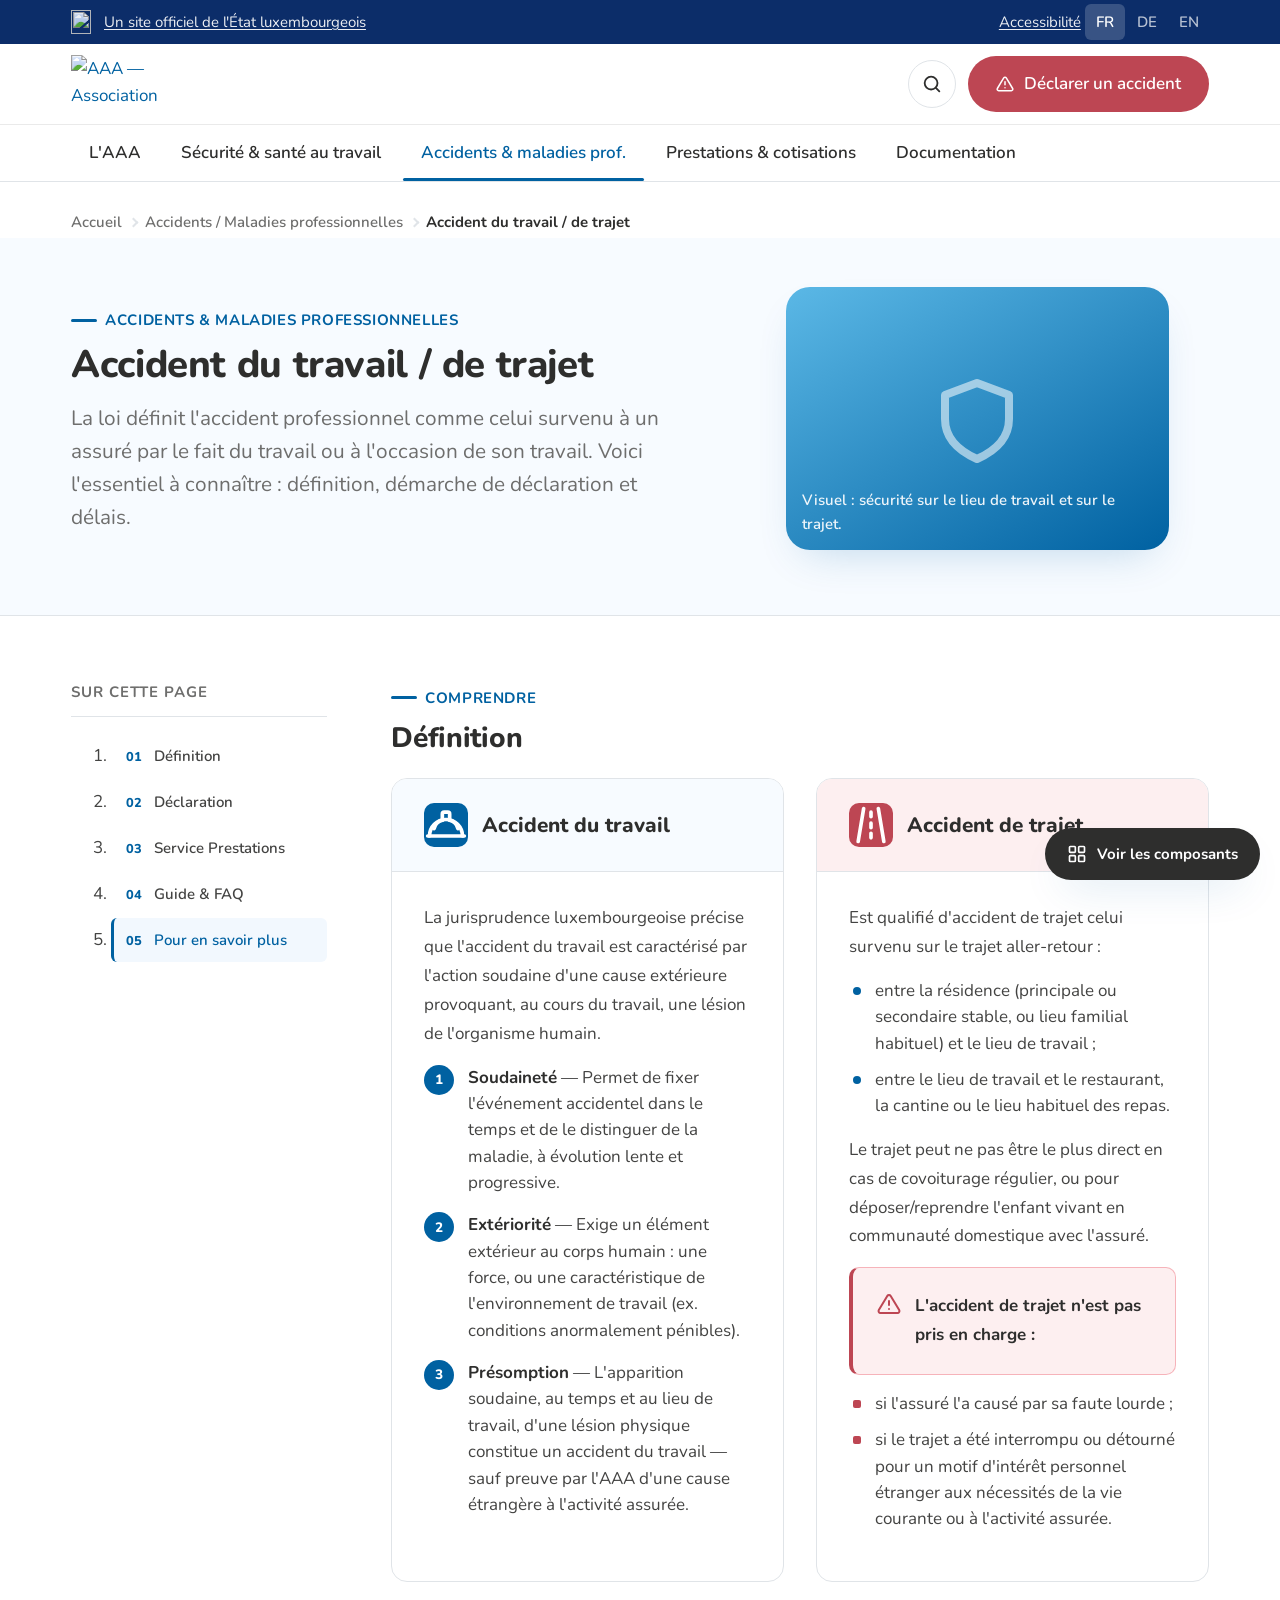
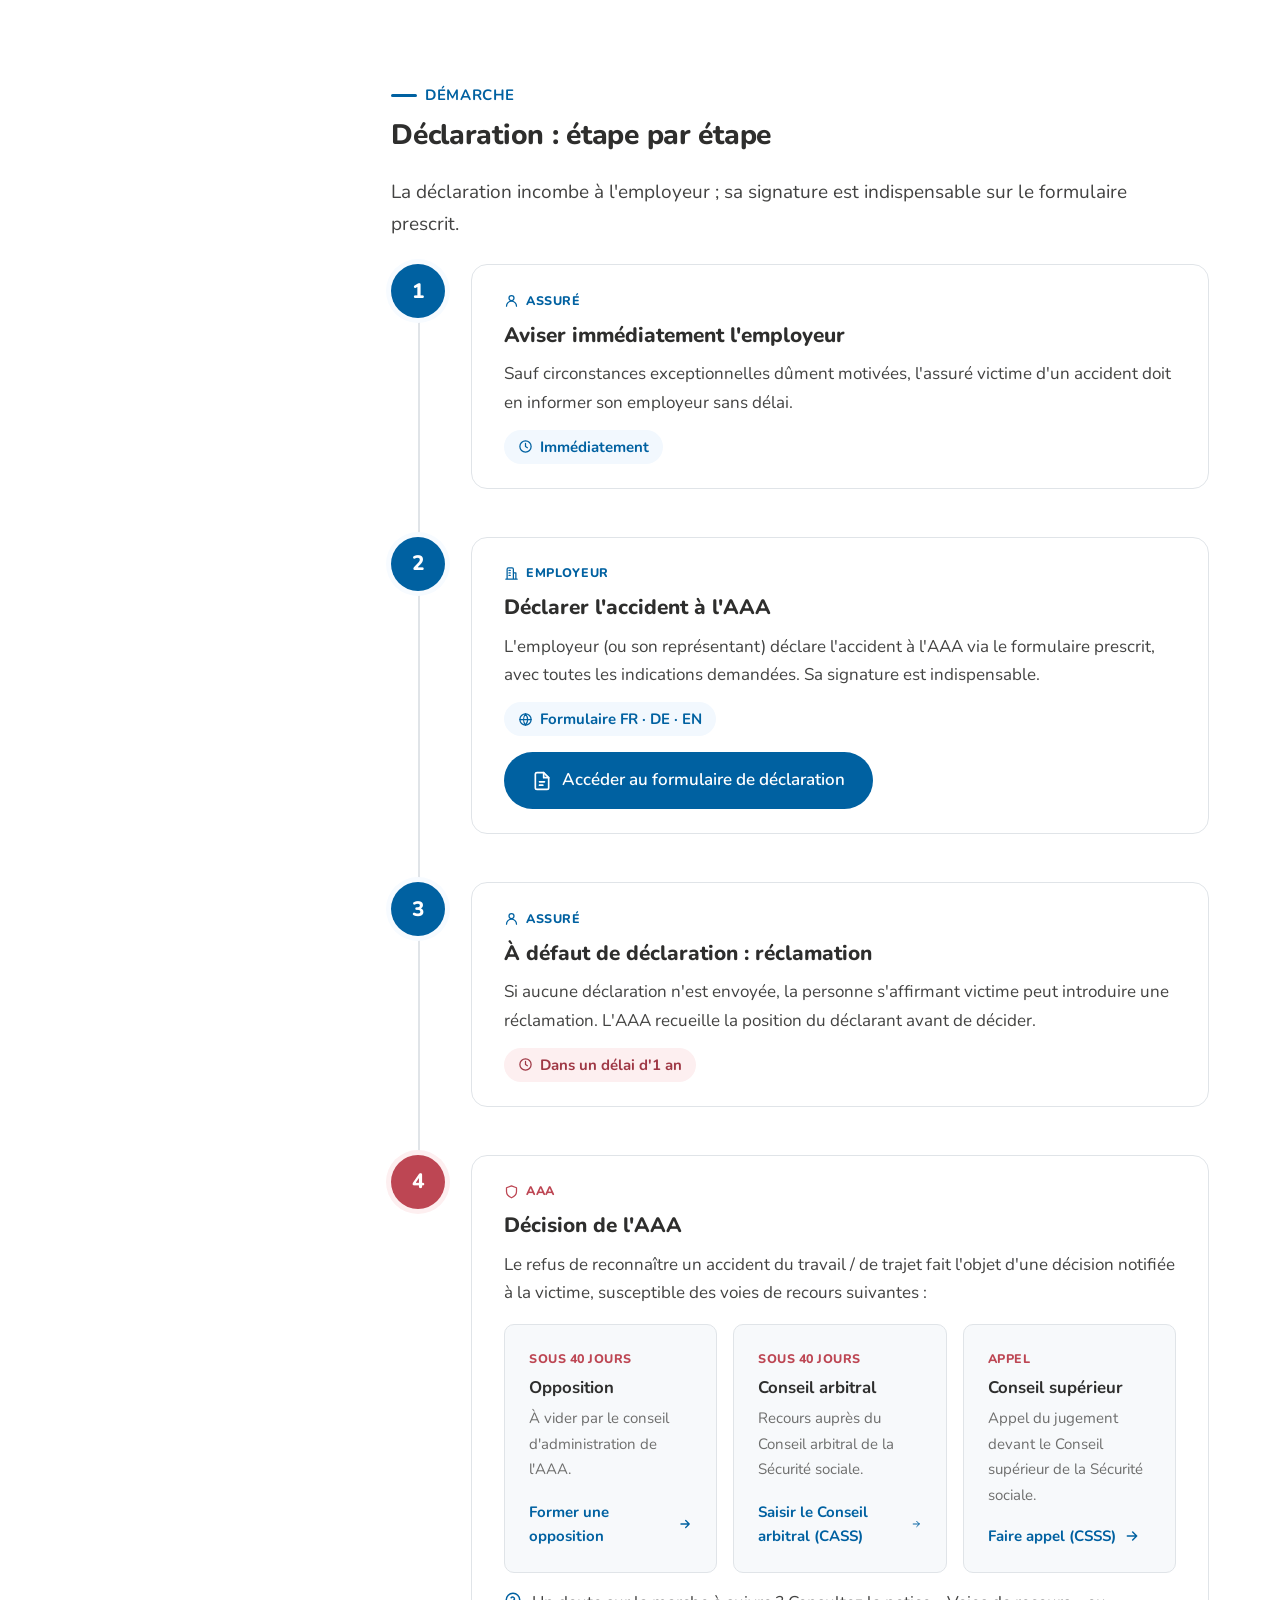
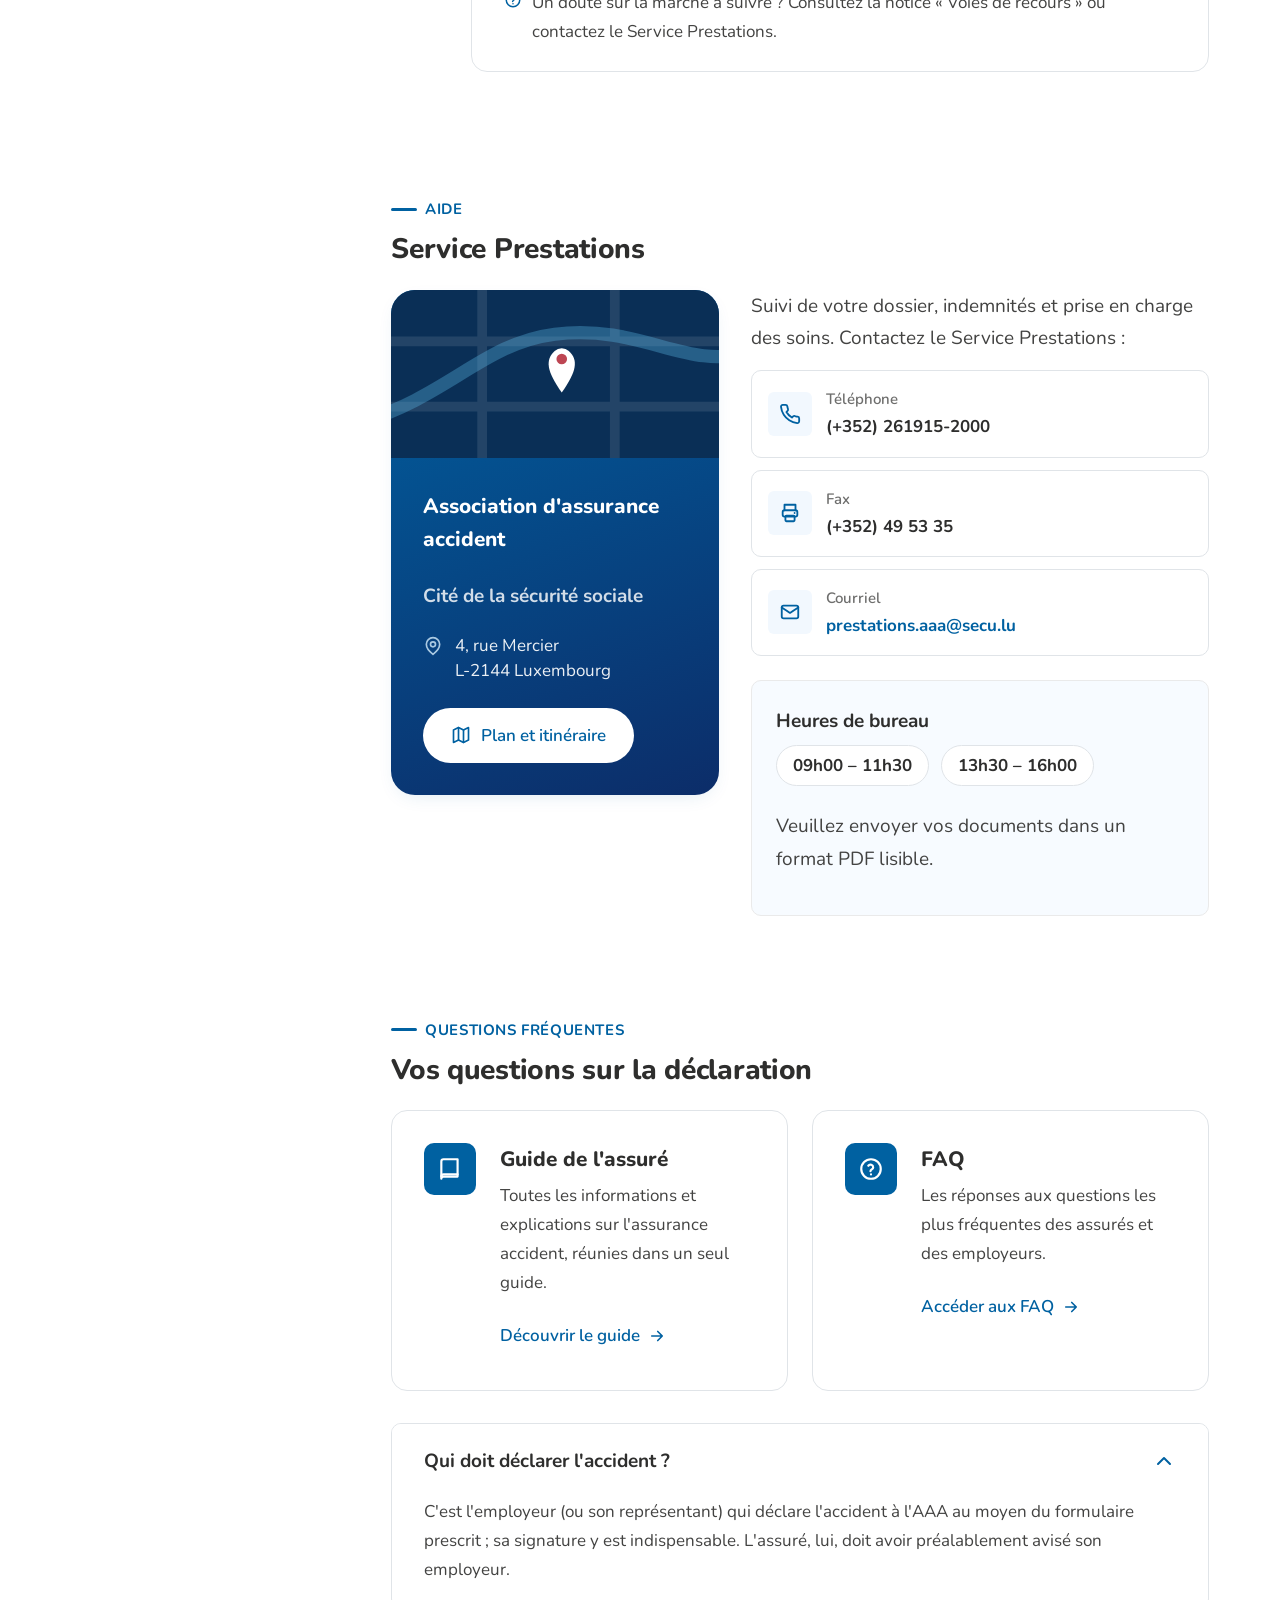
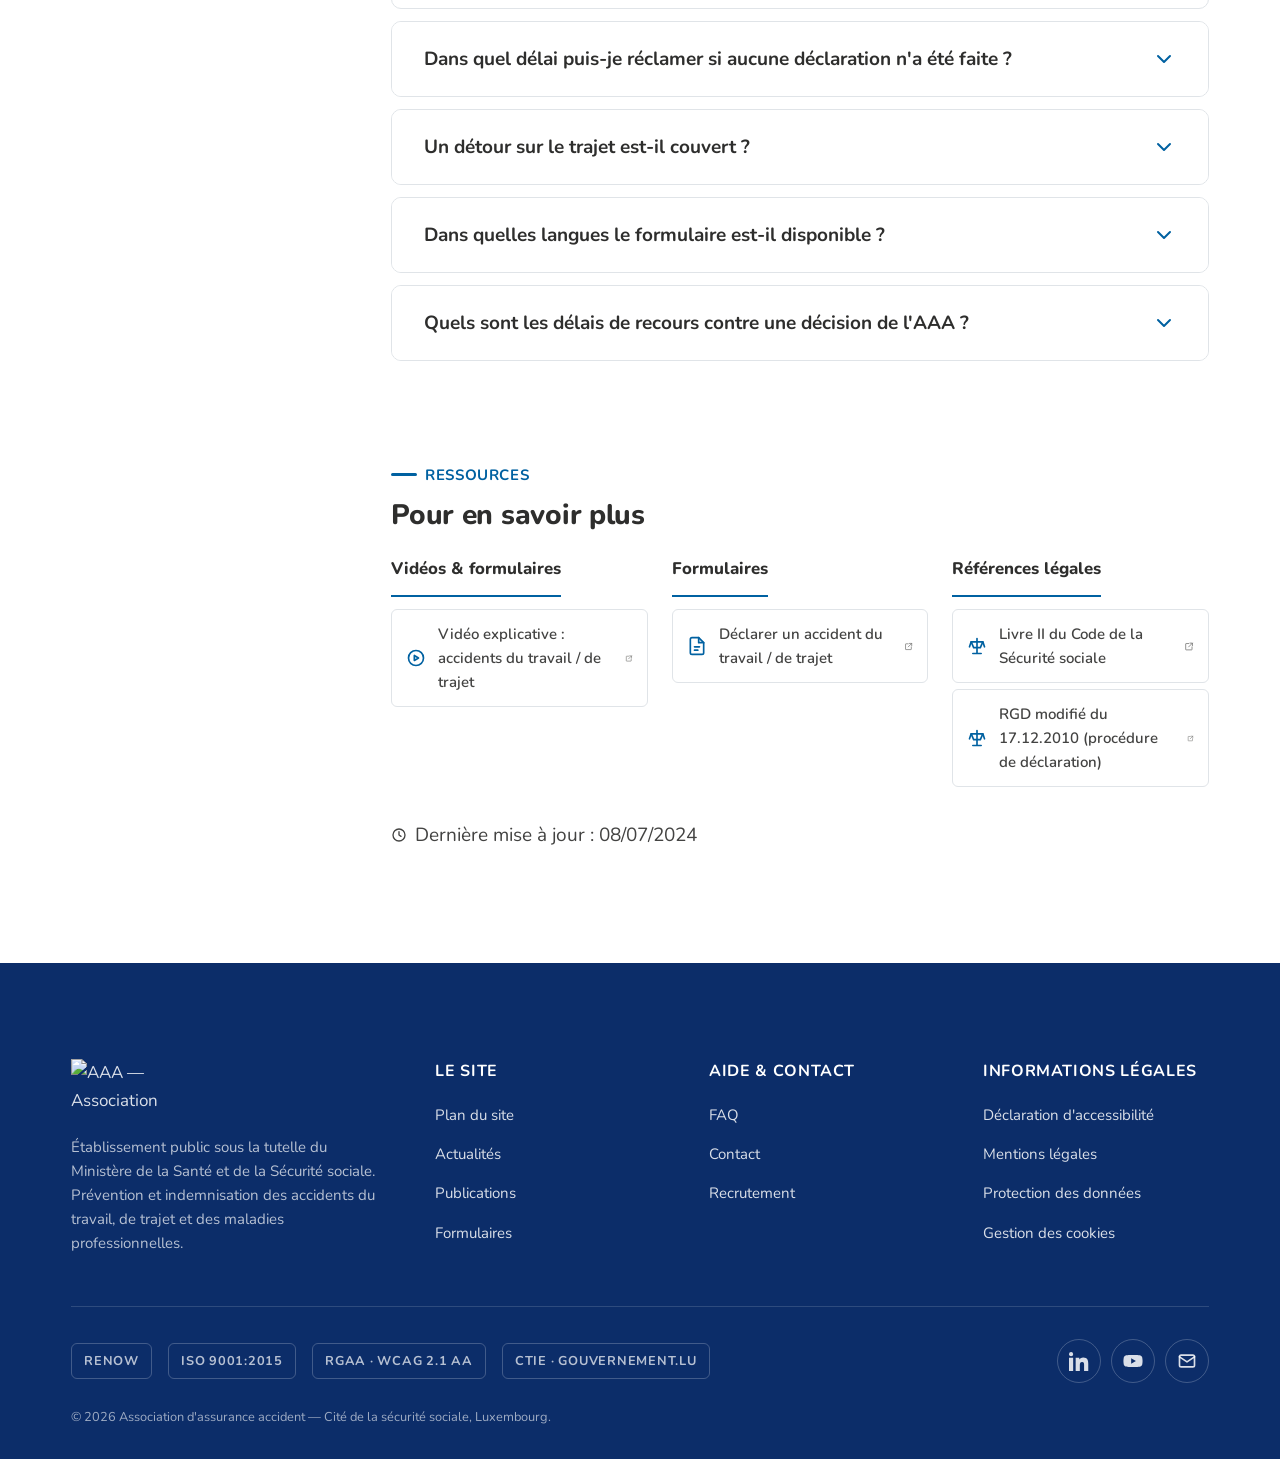
==== Accident du travail et de trajet-print.html @ 589011f7 "Add files via upload" ====
<!DOCTYPE html>
<html lang="fr">
<head>
<meta charset="UTF-8">
<meta name="viewport" content="width=device-width, initial-scale=1.0">
<title>Accident du travail / de trajet · AAA</title>
<meta name="description" content="Définition de l'accident du travail et de trajet, procédure de déclaration, délais et voies de recours — AAA Luxembourg.">
<link rel="stylesheet" href="aaa.css">
<link rel="stylesheet" href="accident.css">
<style id="print-styles">
@media print {
  @page { size: A4 portrait; margin: 12mm 10mm; }
  html, body { background: #fff !important; }
  *, *::before, *::after {
    -webkit-print-color-adjust: exact !important; print-color-adjust: exact !important;
    animation-delay: -99s !important; animation-duration: .001s !important;
    animation-iteration-count: 1 !important; animation-fill-mode: both !important;
    animation-play-state: running !important; transition-duration: 0s !important;
  }
  /* masquer le chrome interactif non pertinent à l'impression */
  .utility, .header, .mobile-nav, .cmp-toggle, .skip-link, .acc-toc, .burger,
  .header-actions, .lang, .a11y-link { display: none !important; }
  main#main { padding-top: 0 !important; }
  .breadcrumb { padding-top: 0 !important; }
  /* la mise en page colonne -> flux simple */
  .acc-layout, .prev-shell, .prev-layout { display: block !important; }
  .acc-aside, .prev-aside { position: static !important; width: auto !important; }
  /* éviter les coupures au milieu des blocs */
  section, .acc-sec, .def-card, .appeal, .faq-item, .timeline-step,
  .resume, .contact-modern, .ct-feature, .ct-line, .doc-card, figure {
    break-inside: avoid; page-break-inside: avoid;
  }
  h1, h2, h3, h4 { break-after: avoid; page-break-after: avoid; }
  .acc-hero { break-after: avoid; }
  /* liens : afficher l'URL réelle quand utile (placeholders #0 ignorés) */
  a[href^="http"]::after, a[href$=".html"]::after {
    content: " (" attr(href) ")"; font-size: 0.75em; color: #5A6B75; font-weight: 400; word-break: break-all;
  }
  a[href="#0"]::after, .brand::after, .breadcrumb a::after { content: "" !important; }
  /* hero : fond imprimable */
  .acc-hero { background: #EAF3FA !important; }
  /* neutraliser ombres lourdes */
  .ct-feature, .doc-card, .resume { box-shadow: none !important; }
}
</style>
</head>
<body>

<a class="skip-link" href="#main" data-i18n="util.a11y">Accessibilité</a>

<!-- ============ UTILITY BAR · composant « bandeau État » ============ -->
<div class="utility" data-component="Bandeau État · langue">
  <div class="wrap">
    <a class="gov" href="#0">
      <img class="gov-emblem" src="assets/lion-lu.png" alt="" aria-hidden="true" width="188" height="198">
      <span data-i18n="util.official">Un site officiel de l'État luxembourgeois</span>
    </a>
    <div class="utility-right">
      <a class="a11y-link" href="#0">
        <svg class="ico" viewBox="0 0 24 24" fill="none" stroke="currentColor" stroke-width="1.8" aria-hidden="true"><circle cx="12" cy="4" r="1.6" fill="currentColor" stroke="none"/><path d="M4 8h16M9 8v5l-2 6M15 8v5l2 6M9 13h6" stroke-linecap="round" stroke-linejoin="round"/></svg>
        <span data-i18n="util.a11y">Accessibilité</span>
      </a>
      <nav class="lang" aria-label="Langue / Sprache / Language">
        <button type="button" data-lang="fr" aria-pressed="true">FR</button>
        <button type="button" data-lang="de" aria-pressed="false">DE</button>
        <button type="button" data-lang="en" aria-pressed="false">EN</button>
      </nav>
    </div>
  </div>
</div>

<!-- ============ HEADER · composant « en-tête + navigation » ============ -->
<header class="header" data-component="En-tête + navigation principale">
  <div class="header-bar">
    <div class="wrap">
      <a class="brand" href="Accueil.html" aria-label="AAA — Association d'assurance accident, accueil">
        <span class="aaa-mark">
          <img class="aaa-logo-img" src="assets/logo.png" alt="AAA — Association d'assurance accident" width="229" height="120">
        </span>
      </a>

      <div class="header-actions">
        <button class="icon-btn" type="button" data-i18n-aria="header.searchAria" aria-label="Rechercher sur le site">
          <svg class="ico" viewBox="0 0 24 24" fill="none" stroke="currentColor" stroke-width="2" stroke-linecap="round" aria-hidden="true"><circle cx="11" cy="11" r="7"/><path d="m20 20-3.5-3.5"/></svg>
        </button>
        <a class="btn btn--red btn-declare" href="Accident du travail et de trajet.html">
          <svg class="ico" viewBox="0 0 24 24" fill="none" stroke="currentColor" stroke-width="2" stroke-linecap="round" stroke-linejoin="round" aria-hidden="true"><path d="M12 9v4M12 17h.01M10.3 3.9 1.8 18a2 2 0 0 0 1.7 3h17a2 2 0 0 0 1.7-3L13.7 3.9a2 2 0 0 0-3.4 0Z"/></svg>
          <span class="label" data-i18n="header.declare">Déclarer un accident</span>
          <span class="sr-only" data-i18n="ext.newwin"> (nouvelle fenêtre)</span>
        </a>
        <button class="icon-btn burger" type="button" aria-expanded="false" data-i18n-aria="header.menu" aria-label="Menu">
          <svg class="ico" viewBox="0 0 24 24" fill="none" stroke="currentColor" stroke-width="2" stroke-linecap="round" aria-hidden="true"><path d="M4 6h16M4 12h16M4 18h16"/></svg>
        </button>
      </div>
    </div>
  </div>

  <nav class="mainnav" aria-label="Navigation principale">
    <div class="wrap">
      <ul>
        <li class="has-sub">
          <a href="#0" data-i18n="nav.aaa" aria-haspopup="true" aria-expanded="false">L'AAA<svg class="nav-chev" viewBox="0 0 24 24" fill="none" stroke="currentColor" stroke-width="2.2" stroke-linecap="round" stroke-linejoin="round" aria-hidden="true"><path d="m6 9 6 6 6-6"/></svg></a>
          <div class="subnav"><ul>
            <li><a href="#0" data-i18n="sm.aaa.vision">Vision</a></li>
            <li><a href="#0" data-i18n="sm.aaa.mission">Mission</a></li>
            <li><a href="#0" data-i18n="sm.aaa.orga">Organisation</a></li>
            <li><a href="#0" data-i18n="sm.aaa.rapport">Rapport annuel & statistiques</a></li>
            <li><a href="#0" data-i18n="sm.aaa.iso">Démarche qualité</a></li>
          </ul></div>
        </li>
        <li class="has-sub">
          <a href="#0" data-i18n="nav.sst" aria-haspopup="true" aria-expanded="false">Sécurité &amp; santé au travail<svg class="nav-chev" viewBox="0 0 24 24" fill="none" stroke="currentColor" stroke-width="2.2" stroke-linecap="round" stroke-linejoin="round" aria-hidden="true"><path d="m6 9 6 6 6-6"/></svg></a>
          <div class="subnav"><ul>
            <li><a href="#0" data-i18n="sm.sst.conseil">Conseil SST</a></li>
            <li><a href="Recommandation de prevention.html" data-i18n="sm.sst.reco">Recommandations de prévention</a></li>
            <li><a href="#0" data-i18n="sm.sst.formations">Formations</a></li>
            <li><a href="#0" data-i18n="sm.sst.regl">Réglementation</a></li>
            <li><a href="#0" data-i18n="sm.sst.label">Label « Sécher a Gesond »</a></li>
            <li><a href="#0" data-i18n="sm.sst.vz">VISION ZERO</a></li>
          </ul></div>
        </li>
        <li class="has-sub">
          <a href="#0" aria-current="page" data-i18n="nav.accidents" aria-haspopup="true" aria-expanded="false">Accidents &amp; maladies prof.<svg class="nav-chev" viewBox="0 0 24 24" fill="none" stroke="currentColor" stroke-width="2.2" stroke-linecap="round" stroke-linejoin="round" aria-hidden="true"><path d="m6 9 6 6 6-6"/></svg></a>
          <div class="subnav"><ul>
            <li><a href="Accident du travail et de trajet.html" aria-current="page" data-i18n="sm.acc.travail">Accident du travail / de trajet</a></li>
            <li><a href="#0" data-i18n="sm.acc.scolaire">Accident scolaire / périscolaire</a></li>
            <li><a href="#0" data-i18n="sm.acc.maladies">Maladies professionnelles</a></li>
          </ul></div>
        </li>
        <li class="has-sub">
          <a href="#0" data-i18n="nav.prestations" aria-haspopup="true" aria-expanded="false">Prestations &amp; cotisations<svg class="nav-chev" viewBox="0 0 24 24" fill="none" stroke="currentColor" stroke-width="2.2" stroke-linecap="round" stroke-linejoin="round" aria-hidden="true"><path d="m6 9 6 6 6-6"/></svg></a>
          <div class="subnav"><ul>
            <li><a href="#0" data-i18n="sm.pre.assurees">Personnes assurées</a></li>
            <li><a href="#0" data-i18n="sm.pre.indemn">Indemnisations</a></li>
            <li><a href="#0" data-i18n="sm.pre.cotis">Cotisations</a></li>
            <li><a href="#0" data-i18n="sm.pre.videos">Vidéos explicatives</a></li>
          </ul></div>
        </li>
        <li class="has-sub">
          <a href="#0" data-i18n="nav.doc" aria-haspopup="true" aria-expanded="false">Documentation<svg class="nav-chev" viewBox="0 0 24 24" fill="none" stroke="currentColor" stroke-width="2.2" stroke-linecap="round" stroke-linejoin="round" aria-hidden="true"><path d="m6 9 6 6 6-6"/></svg></a>
          <div class="subnav"><ul>
            <li><a href="#0" data-i18n="sm.doc.formulaires">Formulaires</a></li>
            <li><a href="#0" data-i18n="sm.doc.publications">Publications</a></li>
            <li><a href="#0" data-i18n="sm.doc.legis">Législations / Jurisprudence</a></li>
          </ul></div>
        </li>
      </ul>
    </div>
  </nav>
</header>

<!-- mobile nav drawer -->
<div class="mobile-nav" role="dialog" aria-modal="true" aria-label="Menu">
  <div class="panel">
    <div class="mn-head">
      <img class="aaa-logo-img" src="assets/logo.png" alt="AAA" width="229" height="120" style="height:44px;">
      <button class="icon-btn" type="button" data-close data-i18n-aria="header.close" aria-label="Fermer">
        <svg class="ico" viewBox="0 0 24 24" fill="none" stroke="currentColor" stroke-width="2" stroke-linecap="round" aria-hidden="true"><path d="M6 6l12 12M18 6 6 18"/></svg>
      </button>
    </div>
    <a class="mn-top" href="#0" data-i18n="nav.aaa">L'AAA</a>
    <a class="mn-sub" href="#0" data-i18n="sm.aaa.vision">Vision</a>
    <a class="mn-sub" href="#0" data-i18n="sm.aaa.mission">Mission</a>
    <a class="mn-sub" href="#0" data-i18n="sm.aaa.orga">Organisation</a>
    <a class="mn-sub" href="#0" data-i18n="sm.aaa.rapport">Rapport annuel & statistiques</a>
    <a class="mn-sub" href="#0" data-i18n="sm.aaa.iso">Démarche qualité</a>
    <a class="mn-top" href="#0" data-i18n="nav.sst">Sécurité &amp; santé au travail</a>
    <a class="mn-sub" href="#0" data-i18n="sm.sst.conseil">Conseil SST</a>
    <a class="mn-sub" href="Recommandation de prevention.html" data-i18n="sm.sst.reco">Recommandations de prévention</a>
    <a class="mn-sub" href="#0" data-i18n="sm.sst.formations">Formations</a>
    <a class="mn-sub" href="#0" data-i18n="sm.sst.regl">Réglementation</a>
    <a class="mn-sub" href="#0" data-i18n="sm.sst.label">Label « Sécher a Gesond »</a>
    <a class="mn-sub" href="#0" data-i18n="sm.sst.vz">VISION ZERO</a>
    <a class="mn-top" href="#0" aria-current="page" data-i18n="nav.accidents">Accidents &amp; maladies prof.</a>
    <a class="mn-sub" href="Accident du travail et de trajet.html" data-i18n="sm.acc.travail">Accident du travail / de trajet</a>
    <a class="mn-sub" href="#0" data-i18n="sm.acc.scolaire">Accident scolaire / périscolaire</a>
    <a class="mn-sub" href="#0" data-i18n="sm.acc.maladies">Maladies professionnelles</a>
    <a class="mn-top" href="#0" data-i18n="nav.prestations">Prestations &amp; cotisations</a>
    <a class="mn-sub" href="#0" data-i18n="sm.pre.assurees">Personnes assurées</a>
    <a class="mn-sub" href="#0" data-i18n="sm.pre.indemn">Indemnisations</a>
    <a class="mn-sub" href="#0" data-i18n="sm.pre.cotis">Cotisations</a>
    <a class="mn-sub" href="#0" data-i18n="sm.pre.videos">Vidéos explicatives</a>
    <a class="mn-top" href="#0" data-i18n="nav.doc">Documentation</a>
    <a class="mn-sub" href="#0" data-i18n="sm.doc.formulaires">Formulaires</a>
    <a class="mn-sub" href="#0" data-i18n="sm.doc.publications">Publications</a>
    <a class="mn-sub" href="#0" data-i18n="sm.doc.legis">Législations / Jurisprudence</a>
    </div>
</div>

  <main id="main">
    <nav class="breadcrumb wrap" aria-label="Fil d'Ariane" data-component="Fil d'Ariane">
      <ol>
        <li><a href="Accueil.html" data-i18n="bc.home">Accueil</a></li>
        <li><a href="#0" data-i18n="bc.amp">Accidents / Maladies professionnelles</a></li>
        <li aria-current="page" data-i18n="bc.acc">Accident du travail / de trajet</li>
      </ol>
    </nav>

    <section class="acc-hero" data-component="En-tête de page">
      <div class="wrap">
        <div>
          <span class="eyebrow" data-i18n="acc.eyebrow">Accidents &amp; maladies professionnelles</span>
          <h1 data-i18n="acc.title">Accident du travail / de trajet</h1>
          <p class="page-lead" data-i18n="acc.lead">La loi définit l'accident professionnel comme celui survenu à un assuré par le fait du travail ou à l'occasion de son travail. Voici l'essentiel à connaître : définition, démarche de déclaration et délais.</p>
        </div>
        <figure class="acc-hero-visual" role="img" aria-label="Illustration : sécurité au travail et sur le trajet.">
          <svg class="ico" viewBox="0 0 24 24" fill="none" stroke="currentColor" stroke-width="2" stroke-linecap="round" stroke-linejoin="round" aria-hidden="true"><path d="M12 3 4 6v6c0 5 3.5 8 8 10 4.5-2 8-5 8-10V6l-8-3Z"/></svg>
          <figcaption data-i18n="acc.figcap">Visuel : sécurité sur le lieu de travail et sur le trajet.</figcaption>
        </figure>
      </div>
    </section>

    <div class="wrap acc-layout">
      <div class="acc-side">
        <nav class="toc" aria-label="Sommaire de la page" data-component="Sommaire ancré">
          <h2 data-i18n="toc.title">Sur cette page</h2>
          <ol>
            <li><a href="#definition" data-i18n="toc.def">Définition</a></li>
            <li><a href="#declaration" data-i18n="toc.decl">Déclaration</a></li>
            <li><a href="#contact" data-i18n="toc.contact">Service Prestations</a></li>
            <li><a href="#guide" data-i18n="toc.guide">Guide &amp; FAQ</a></li>
            <li><a href="#ressources" data-i18n="toc.more">Pour en savoir plus</a></li>
          </ol>
        </nav>
      </div>

      <div class="acc-main">

        <section class="acc-sec" id="definition" data-component="Section Définition">
          <span class="eyebrow" data-i18n="def.eyebrow">Comprendre</span>
          <h2 data-i18n="def.title">Définition</h2>
          <div class="def-grid">
            <article class="def-card travail">
              <div class="def-head"><span class="d-ico"><svg class="ico" viewBox="0 0 24 24" fill="none" stroke="currentColor" stroke-width="2" stroke-linecap="round" stroke-linejoin="round" aria-hidden="true"><path d="M3 18a9 9 0 0 1 18 0"/><path d="M2 18h20"/><path d="M10 9.4V6a1 1 0 0 1 1-1h2a1 1 0 0 1 1 1v3.4"/><path d="M14 9.4A6 6 0 0 1 18.5 14M10 9.4A6 6 0 0 0 5.5 14"/></svg></span><h3 data-i18n="def.work.title">Accident du travail</h3></div>
              <div class="def-body">
                <p data-i18n="def.work.intro">La jurisprudence luxembourgeoise précise que l'accident du travail est caractérisé par l'action soudaine d'une cause extérieure provoquant, au cours du travail, une lésion de l'organisme humain.</p>
                <div class="crit-list">
                  <div class="crit"><span class="c-mark">1</span><span class="c-txt"><strong data-i18n="def.crit1.t">Soudaineté</strong> — <span data-i18n="def.crit1.d">Permet de fixer l'événement accidentel dans le temps et de le distinguer de la maladie, à évolution lente et progressive.</span></span></div>
                  <div class="crit"><span class="c-mark">2</span><span class="c-txt"><strong data-i18n="def.crit2.t">Extériorité</strong> — <span data-i18n="def.crit2.d">Exige un élément extérieur au corps humain : une force, ou une caractéristique de l'environnement de travail (ex. conditions anormalement pénibles).</span></span></div>
                  <div class="crit"><span class="c-mark">3</span><span class="c-txt"><strong data-i18n="def.crit3.t">Présomption</strong> — <span data-i18n="def.crit3.d">L'apparition soudaine, au temps et au lieu de travail, d'une lésion physique constitue un accident du travail — sauf preuve par l'AAA d'une cause étrangère à l'activité assurée.</span></span></div>
                </div>
              </div>
            </article>
            <article class="def-card trajet">
              <div class="def-head"><span class="d-ico"><svg class="ico" viewBox="0 0 24 24" fill="none" stroke="currentColor" stroke-width="2" stroke-linecap="round" stroke-linejoin="round" aria-hidden="true"><path d="M5 21 8 3M19 21 16 3"/><path d="M12 5v2.5M12 11v2.5M12 16.5V19"/></svg></span><h3 data-i18n="def.trajet.title">Accident de trajet</h3></div>
              <div class="def-body">
                <p data-i18n="def.trajet.intro">Est qualifié d'accident de trajet celui survenu sur le trajet aller-retour :</p>
                <ul class="bullets">
                  <li data-i18n="def.trajet.b1">entre la résidence (principale ou secondaire stable, ou lieu familial habituel) et le lieu de travail ;</li>
                  <li data-i18n="def.trajet.b2">entre le lieu de travail et le restaurant, la cantine ou le lieu habituel des repas.</li>
                </ul>
                <p data-i18n="def.trajet.detour">Le trajet peut ne pas être le plus direct en cas de covoiturage régulier, ou pour déposer/reprendre l'enfant vivant en communauté domestique avec l'assuré.</p>
                <div class="callout-warn"><svg class="ico" viewBox="0 0 24 24" fill="none" stroke="currentColor" stroke-width="2" stroke-linecap="round" stroke-linejoin="round" aria-hidden="true"><path d="M12 9v4M12 17h.01M10.3 3.9 1.8 18a2 2 0 0 0 1.7 3h17a2 2 0 0 0 1.7-3L13.7 3.9a2 2 0 0 0-3.4 0Z"/></svg><p><strong data-i18n="def.trajet.exclT">L'accident de trajet n'est pas pris en charge :</strong></p></div>
                <ul class="bullets neg">
                  <li data-i18n="def.trajet.excl1">si l'assuré l'a causé par sa faute lourde ;</li>
                  <li data-i18n="def.trajet.excl2">si le trajet a été interrompu ou détourné pour un motif d'intérêt personnel étranger aux nécessités de la vie courante ou à l'activité assurée.</li>
                </ul>
              </div>
            </article>
          </div>
        </section>

        <section class="acc-sec" id="declaration" data-component="Section Déclaration (timeline)">
          <span class="eyebrow" data-i18n="decl.eyebrow">Démarche</span>
          <h2 data-i18n="decl.title">Déclaration : étape par étape</h2>
          <p data-i18n="decl.intro">La déclaration incombe à l'employeur ; sa signature est indispensable sur le formulaire prescrit.</p>
          <div class="timeline">
            <div class="tl-step">
              <span class="tl-num">1</span>
              <div class="tl-card">
                <span class="tl-actor"><svg class="ico" viewBox="0 0 24 24" fill="none" stroke="currentColor" stroke-width="2" stroke-linecap="round" stroke-linejoin="round" aria-hidden="true"><circle cx="12" cy="8" r="4"/><path d="M4 21a8 8 0 0 1 16 0"/></svg><span data-i18n="decl.s1.actor">Assuré</span></span>
                <h3 data-i18n="decl.s1.title">Aviser immédiatement l'employeur</h3>
                <p data-i18n="decl.s1.desc">Sauf circonstances exceptionnelles dûment motivées, l'assuré victime d'un accident doit en informer son employeur sans délai.</p>
                <span class="tl-badge"><svg class="ico" viewBox="0 0 24 24" fill="none" stroke="currentColor" stroke-width="2" stroke-linecap="round" stroke-linejoin="round" aria-hidden="true"><circle cx="12" cy="12" r="9"/><path d="M12 7v5l3 2"/></svg><span data-i18n="decl.s1.badge">Immédiatement</span></span>
              </div>
            </div>
            <div class="tl-step">
              <span class="tl-num">2</span>
              <div class="tl-card">
                <span class="tl-actor"><svg class="ico" viewBox="0 0 24 24" fill="none" stroke="currentColor" stroke-width="2" stroke-linecap="round" stroke-linejoin="round" aria-hidden="true"><path d="M3 21h18M5 21V5a2 2 0 0 1 2-2h6a2 2 0 0 1 2 2v16M19 21V11h-4M8 7h2M8 11h2M8 15h2"/></svg><span data-i18n="decl.s2.actor">Employeur</span></span>
                <h3 data-i18n="decl.s2.title">Déclarer l'accident à l'AAA</h3>
                <p data-i18n="decl.s2.desc">L'employeur (ou son représentant) déclare l'accident à l'AAA via le formulaire prescrit, avec toutes les indications demandées. Sa signature est indispensable.</p>
                <span class="tl-badge"><svg class="ico" viewBox="0 0 24 24" fill="none" stroke="currentColor" stroke-width="2" stroke-linecap="round" stroke-linejoin="round" aria-hidden="true"><circle cx="12" cy="12" r="9"/><path d="M3 12h18M12 3a15 15 0 0 1 0 18M12 3a15 15 0 0 0 0 18"/></svg><span data-i18n="decl.s2.badge">Formulaire FR · DE · EN</span></span>
                <p style="margin-top:16px;"><a class="btn btn--primary" href="https://guichet.public.lu/fr/citoyens/sante/assurance/accident-maladie/risques-assures/declaration-accident-travail-trajet.html" target="_blank" rel="noopener noreferrer"><svg class="ico" viewBox="0 0 24 24" fill="none" stroke="currentColor" stroke-width="2" stroke-linecap="round" stroke-linejoin="round" aria-hidden="true"><path d="M14 2H6a2 2 0 0 0-2 2v16a2 2 0 0 0 2 2h12a2 2 0 0 0 2-2V8Z"/><path d="M14 2v6h6M9 13h6M9 17h4"/></svg><span data-i18n="decl.s2.cta">Accéder au formulaire de déclaration</span><span class="sr-only" data-i18n="ext.newwin"> (nouvelle fenêtre)</span></a></p>
              </div>
            </div>
            <div class="tl-step">
              <span class="tl-num">3</span>
              <div class="tl-card">
                <span class="tl-actor"><svg class="ico" viewBox="0 0 24 24" fill="none" stroke="currentColor" stroke-width="2" stroke-linecap="round" stroke-linejoin="round" aria-hidden="true"><circle cx="12" cy="8" r="4"/><path d="M4 21a8 8 0 0 1 16 0"/></svg><span data-i18n="decl.s3.actor">Assuré</span></span>
                <h3 data-i18n="decl.s3.title">À défaut de déclaration : réclamation</h3>
                <p data-i18n="decl.s3.desc">Si aucune déclaration n'est envoyée, la personne s'affirmant victime peut introduire une réclamation. L'AAA recueille la position du déclarant avant de décider.</p>
                <span class="tl-badge warn"><svg class="ico" viewBox="0 0 24 24" fill="none" stroke="currentColor" stroke-width="2" stroke-linecap="round" stroke-linejoin="round" aria-hidden="true"><circle cx="12" cy="12" r="9"/><path d="M12 7v5l3 2"/></svg><span data-i18n="decl.s3.badge">Dans un délai d'1 an</span></span>
              </div>
            </div>
            <div class="tl-step is-decision">
              <span class="tl-num">4</span>
              <div class="tl-card">
                <span class="tl-actor"><svg class="ico" viewBox="0 0 24 24" fill="none" stroke="currentColor" stroke-width="2" stroke-linecap="round" stroke-linejoin="round" aria-hidden="true"><path d="M12 3 4 6v6c0 5 3.5 8 8 10 4.5-2 8-5 8-10V6l-8-3Z"/></svg><span data-i18n="decl.s4.actor">AAA</span></span>
                <h3 data-i18n="decl.s4.title">Décision de l'AAA</h3>
                <p data-i18n="decl.s4.desc">Le refus de reconnaître un accident du travail / de trajet fait l'objet d'une décision notifiée à la victime, susceptible des voies de recours suivantes :</p>
                <div class="appeals">
                  <a class="appeal" href="#0"><div class="a-delay" data-i18n="decl.ap1.delay">Sous 40 jours</div><h4 data-i18n="decl.ap1.t">Opposition</h4><p data-i18n="decl.ap1.d">À vider par le conseil d'administration de l'AAA.</p><span class="appeal-go"><span data-i18n="decl.ap1.cta">Former une opposition</span><svg class="ico" viewBox="0 0 24 24" fill="none" stroke="currentColor" stroke-width="2.2" stroke-linecap="round" stroke-linejoin="round" aria-hidden="true"><path d="M5 12h14M13 6l6 6-6 6"/></svg></span></a>
                  <a class="appeal" href="#0"><div class="a-delay" data-i18n="decl.ap2.delay">Sous 40 jours</div><h4 data-i18n="decl.ap2.t">Conseil arbitral</h4><p data-i18n="decl.ap2.d">Recours auprès du Conseil arbitral de la Sécurité sociale.</p><span class="appeal-go"><span data-i18n="decl.ap2.cta">Saisir le Conseil arbitral (CASS)</span><svg class="ico" viewBox="0 0 24 24" fill="none" stroke="currentColor" stroke-width="2.2" stroke-linecap="round" stroke-linejoin="round" aria-hidden="true"><path d="M5 12h14M13 6l6 6-6 6"/></svg></span></a>
                  <a class="appeal" href="#0"><div class="a-delay" data-i18n="decl.ap3.delay">Appel</div><h4 data-i18n="decl.ap3.t">Conseil supérieur</h4><p data-i18n="decl.ap3.d">Appel du jugement devant le Conseil supérieur de la Sécurité sociale.</p><span class="appeal-go"><span data-i18n="decl.ap3.cta">Faire appel (CSSS)</span><svg class="ico" viewBox="0 0 24 24" fill="none" stroke="currentColor" stroke-width="2.2" stroke-linecap="round" stroke-linejoin="round" aria-hidden="true"><path d="M5 12h14M13 6l6 6-6 6"/></svg></span></a>
                </div>
                <p class="appeal-help"><svg class="ico" viewBox="0 0 24 24" fill="none" stroke="currentColor" stroke-width="2" stroke-linecap="round" stroke-linejoin="round" aria-hidden="true"><circle cx="12" cy="12" r="9"/><path d="M9.5 9a2.5 2.5 0 0 1 4.5 1.5c0 1.7-2.5 2-2.5 3.5M12 17h.01"/></svg><span data-i18n="decl.ap.help">Un doute sur la marche à suivre ? Consultez la <a href="#0" data-i18n="decl.ap.helpLink">notice « Voies de recours »</a> ou contactez le Service Prestations.</span></p>
              </div>
            </div>
          </div>
        </section>

        <section class="acc-sec" id="contact" data-component="Section Service Prestations">
          <span class="eyebrow" data-i18n="contact.eyebrow2">Aide</span>
          <h2 data-i18n="ct2.title">Service Prestations</h2>
          <div class="contact-modern" data-component="Bloc contact (réf. accueil)">
            <aside class="ct-feature">
              <div class="ct-map-visual" aria-hidden="true">
                <svg viewBox="0 0 400 190" preserveAspectRatio="xMidYMid slice" width="100%" height="100%">
                  <rect width="400" height="190" fill="#0a2f56"></rect>
                  <path d="M0 58 H400 M0 132 H400 M118 0 V190 M268 0 V190" stroke="rgba(255,255,255,0.10)" stroke-width="11"></path>
                  <path d="M-20 150 C80 120 120 60 200 50 C300 38 348 92 420 70" stroke="rgba(91,184,230,0.35)" stroke-width="15" fill="none"></path>
                  <g transform="translate(208 86)">
                    <path d="M0 30 C-17 6 -19 -7 -8 -17 A12 12 0 0 1 8 -17 C19 -7 17 6 0 30Z" fill="#fff"></path>
                    <circle cx="0" cy="-8" r="6" fill="#BD4653"></circle>
                  </g>
                </svg>
              </div>
              <div class="ct-feature-body">
                <h3 data-i18n="ct.aaa.title">Association d'assurance accident</h3>
                <p class="ct-place" data-i18n="ct.aaa.place">Cité de la sécurité sociale</p>
                <div class="ctf-row"><svg class="ico" viewBox="0 0 24 24" fill="none" stroke="currentColor" stroke-width="2" stroke-linecap="round" stroke-linejoin="round" aria-hidden="true"><path d="M20 10c0 6-8 12-8 12S4 16 4 10a8 8 0 0 1 16 0Z"></path><circle cx="12" cy="10" r="3"></circle></svg><span>4, rue Mercier<br>L-2144 Luxembourg</span></div>
                <a class="btn btn--white ct-map-btn" href="#0"><svg class="ico" viewBox="0 0 24 24" fill="none" stroke="currentColor" stroke-width="2" stroke-linecap="round" stroke-linejoin="round" aria-hidden="true"><path d="M9 18 3 21V6l6-3 6 3 6-3v15l-6 3-6-3Z"></path><path d="M9 3v15M15 6v15"></path></svg><span data-i18n="ct.aaa.map">Plan et itinéraire</span></a>
              </div>
            </aside>

            <div class="ct-tabs">
              <p class="ct-desc" data-i18n="ct2.desc">Suivi de votre dossier, indemnités et prise en charge des soins. Contactez le Service Prestations :</p>
              <div class="ct-cards">
                <div class="ct-line"><span class="ct-chip"><svg class="ico" viewBox="0 0 24 24" fill="none" stroke="currentColor" stroke-width="2" stroke-linecap="round" stroke-linejoin="round" aria-hidden="true"><path d="M22 16.9v3a2 2 0 0 1-2.2 2 19.8 19.8 0 0 1-8.6-3 19.5 19.5 0 0 1-6-6 19.8 19.8 0 0 1-3-8.6A2 2 0 0 1 4.1 2h3a2 2 0 0 1 2 1.7c.1 1 .4 1.9.7 2.8a2 2 0 0 1-.5 2.1L8.1 9.9a16 16 0 0 0 6 6l1.3-1.3a2 2 0 0 1 2.1-.4c.9.3 1.8.6 2.8.7a2 2 0 0 1 1.7 2Z"></path></svg></span><span class="ct-meta"><span class="ct-lbl" data-i18n="ct.tel">Téléphone</span><a class="ct-tel" href="tel:+3522619152000">(+352) 261915-2000</a></span></div>
                <div class="ct-line"><span class="ct-chip"><svg class="ico" viewBox="0 0 24 24" fill="none" stroke="currentColor" stroke-width="2" stroke-linecap="round" stroke-linejoin="round" aria-hidden="true"><path d="M6 9V3h12v6"></path><rect x="4" y="9" width="16" height="7" rx="2"></rect><rect x="7" y="15" width="10" height="6" rx="1"></rect><path d="M17 12h.01"></path></svg></span><span class="ct-meta"><span class="ct-lbl" data-i18n="ct.fax">Fax</span><span class="ct-val">(+352) 49 53 35</span></span></div>
                <div class="ct-line"><span class="ct-chip"><svg class="ico" viewBox="0 0 24 24" fill="none" stroke="currentColor" stroke-width="2" stroke-linecap="round" stroke-linejoin="round" aria-hidden="true"><rect x="3" y="5" width="18" height="14" rx="2"></rect><path d="m3 7 9 6 9-6"></path></svg></span><span class="ct-meta"><span class="ct-lbl" data-i18n="ct.mail">Courriel</span><a href="mailto:prestations.aaa@secu.lu">prestations.aaa@secu.lu</a></span></div>
              </div>
              <div class="ct-extra">
                <div><p class="ct-sub"><strong data-i18n="ct2.hours">Heures de bureau</strong></p><ul class="ct-list ct-list--pills"><li>09h00 – 11h30</li><li>13h30 – 16h00</li></ul></div>
                <p class="ct-note" data-i18n="ct2.pdf">Veuillez envoyer vos documents dans un format PDF lisible.</p>
              </div>
            </div>
          </div>
        </section>

        <section class="acc-sec" id="guide" data-component="Section Guide & FAQ">
          <span class="eyebrow" data-i18n="faq.eyebrow">Questions fréquentes</span>
          <h2 data-i18n="faq.h">Vos questions sur la déclaration</h2>
          <div class="cta-duo" style="margin-bottom:32px;">
            <div class="cta-card"><span class="cta-ico"><svg class="ico" viewBox="0 0 24 24" fill="none" stroke="currentColor" stroke-width="2" stroke-linecap="round" stroke-linejoin="round" aria-hidden="true"><path d="M4 5a2 2 0 0 1 2-2h13v16H6a2 2 0 0 0-2 2Z"/><path d="M4 19a2 2 0 0 1 2-2h13"/></svg></span><div><h3 data-i18n="guide.title">Guide de l'assuré</h3><p data-i18n="guide.desc">Toutes les informations et explications sur l'assurance accident, réunies dans un seul guide.</p><a class="linkarrow" href="#0"><span data-i18n="guide.cta">Découvrir le guide</span><svg class="ico" viewBox="0 0 24 24" fill="none" stroke="currentColor" stroke-width="2.2" stroke-linecap="round" stroke-linejoin="round" aria-hidden="true"><path d="M5 12h14M13 6l6 6-6 6"/></svg></a></div></div>
            <div class="cta-card"><span class="cta-ico"><svg class="ico" viewBox="0 0 24 24" fill="none" stroke="currentColor" stroke-width="2" stroke-linecap="round" stroke-linejoin="round" aria-hidden="true"><circle cx="12" cy="12" r="9"/><path d="M9.5 9a2.5 2.5 0 0 1 4.5 1.5c0 1.7-2.5 2-2.5 3.5M12 17h.01"/></svg></span><div><h3 data-i18n="faq.title">FAQ</h3><p data-i18n="faq.desc">Les réponses aux questions les plus fréquentes des assurés et des employeurs.</p><a class="linkarrow" href="#0"><span data-i18n="faq.cta">Accéder aux FAQ</span><svg class="ico" viewBox="0 0 24 24" fill="none" stroke="currentColor" stroke-width="2.2" stroke-linecap="round" stroke-linejoin="round" aria-hidden="true"><path d="M5 12h14M13 6l6 6-6 6"/></svg></a></div></div>
          </div>
          <div class="faq" data-component="FAQ accordéon">
            <div class="faq-item">
              <button class="faq-q" type="button" aria-expanded="true"><span data-i18n="faq.q1">Question 1</span><span class="faq-chev"><svg class="ico" viewBox="0 0 24 24" fill="none" stroke="currentColor" stroke-width="2" stroke-linecap="round" stroke-linejoin="round" aria-hidden="true"><path d="m6 9 6 6 6-6"/></svg></span></button>
              <div class="faq-a"><div><p data-i18n="faq.a1">Réponse 1</p></div></div>
            </div>
            <div class="faq-item">
              <button class="faq-q" type="button" aria-expanded="false"><span data-i18n="faq.q2">Question 2</span><span class="faq-chev"><svg class="ico" viewBox="0 0 24 24" fill="none" stroke="currentColor" stroke-width="2" stroke-linecap="round" stroke-linejoin="round" aria-hidden="true"><path d="m6 9 6 6 6-6"/></svg></span></button>
              <div class="faq-a"><div><p data-i18n="faq.a2">Réponse 2</p></div></div>
            </div>
            <div class="faq-item">
              <button class="faq-q" type="button" aria-expanded="false"><span data-i18n="faq.q3">Question 3</span><span class="faq-chev"><svg class="ico" viewBox="0 0 24 24" fill="none" stroke="currentColor" stroke-width="2" stroke-linecap="round" stroke-linejoin="round" aria-hidden="true"><path d="m6 9 6 6 6-6"/></svg></span></button>
              <div class="faq-a"><div><p data-i18n="faq.a3">Réponse 3</p></div></div>
            </div>
            <div class="faq-item">
              <button class="faq-q" type="button" aria-expanded="false"><span data-i18n="faq.q4">Question 4</span><span class="faq-chev"><svg class="ico" viewBox="0 0 24 24" fill="none" stroke="currentColor" stroke-width="2" stroke-linecap="round" stroke-linejoin="round" aria-hidden="true"><path d="m6 9 6 6 6-6"/></svg></span></button>
              <div class="faq-a"><div><p data-i18n="faq.a4">Réponse 4</p></div></div>
            </div>
            <div class="faq-item">
              <button class="faq-q" type="button" aria-expanded="false"><span data-i18n="faq.q5">Question 5</span><span class="faq-chev"><svg class="ico" viewBox="0 0 24 24" fill="none" stroke="currentColor" stroke-width="2" stroke-linecap="round" stroke-linejoin="round" aria-hidden="true"><path d="m6 9 6 6 6-6"/></svg></span></button>
              <div class="faq-a"><div><p data-i18n="faq.a5">Réponse 5</p></div></div>
            </div>
          </div>
        </section>

        <section class="acc-sec" id="ressources" data-component="Section Pour en savoir plus">
          <span class="eyebrow" data-i18n="more.eyebrow">Ressources</span>
          <h2 data-i18n="more.title">Pour en savoir plus</h2>
          <div class="res-grid">
            <div class="res-col">
              <h3 data-i18n="more.video">Vidéos &amp; formulaires</h3>
              <div class="res-list">
                <a href="#0"><svg class="ico" viewBox="0 0 24 24" fill="none" stroke="currentColor" stroke-width="2" stroke-linecap="round" stroke-linejoin="round" aria-hidden="true"><circle cx="12" cy="12" r="9"/><path d="M10 9v6l5-3z"/></svg><span data-i18n="more.videoLink">Vidéo explicative : accidents du travail / de trajet</span><svg class="ext" viewBox="0 0 24 24" fill="none" stroke="currentColor" stroke-width="1.8" stroke-linecap="round" stroke-linejoin="round" aria-hidden="true"><path d="M14 4h6v6M20 4l-9 9M19 13v6a1 1 0 0 1-1 1H5a1 1 0 0 1-1-1V6a1 1 0 0 1 1-1h6"/></svg></a>
              </div>
            </div>
            <div class="res-col">
              <h3 data-i18n="more.forms">Formulaires</h3>
              <div class="res-list">
                <a href="https://guichet.public.lu/fr/citoyens/sante/assurance/accident-maladie/risques-assures/declaration-accident-travail-trajet.html" target="_blank" rel="noopener noreferrer"><svg class="ico" viewBox="0 0 24 24" fill="none" stroke="currentColor" stroke-width="2" stroke-linecap="round" stroke-linejoin="round" aria-hidden="true"><path d="M14 2H6a2 2 0 0 0-2 2v16a2 2 0 0 0 2 2h12a2 2 0 0 0 2-2V8Z"/><path d="M14 2v6h6M9 13h6M9 17h4"/></svg><span data-i18n="more.formLink">Déclarer un accident du travail / de trajet</span><span class="sr-only" data-i18n="ext.newwin"> (nouvelle fenêtre)</span><svg class="ext" viewBox="0 0 24 24" fill="none" stroke="currentColor" stroke-width="1.8" stroke-linecap="round" stroke-linejoin="round" aria-hidden="true"><path d="M14 4h6v6M20 4l-9 9M19 13v6a1 1 0 0 1-1 1H5a1 1 0 0 1-1-1V6a1 1 0 0 1 1-1h6"/></svg></a>
              </div>
            </div>
            <div class="res-col">
              <h3 data-i18n="more.legal">Références légales</h3>
              <div class="res-list">
                <a href="#0"><svg class="ico" viewBox="0 0 24 24" fill="none" stroke="currentColor" stroke-width="2" stroke-linecap="round" stroke-linejoin="round" aria-hidden="true"><path d="M12 3v18M7 21h10M5 7h14l-3 7H8L5 7Z"/><path d="M5 7 3 13M19 7l2 6"/></svg><span data-i18n="more.legal1">Livre II du Code de la Sécurité sociale</span><svg class="ext" viewBox="0 0 24 24" fill="none" stroke="currentColor" stroke-width="1.8" stroke-linecap="round" stroke-linejoin="round" aria-hidden="true"><path d="M14 4h6v6M20 4l-9 9M19 13v6a1 1 0 0 1-1 1H5a1 1 0 0 1-1-1V6a1 1 0 0 1 1-1h6"/></svg></a>
                <a href="#0"><svg class="ico" viewBox="0 0 24 24" fill="none" stroke="currentColor" stroke-width="2" stroke-linecap="round" stroke-linejoin="round" aria-hidden="true"><path d="M12 3v18M7 21h10M5 7h14l-3 7H8L5 7Z"/><path d="M5 7 3 13M19 7l2 6"/></svg><span data-i18n="more.legal2">RGD modifié du 17.12.2010 (procédure de déclaration)</span><svg class="ext" viewBox="0 0 24 24" fill="none" stroke="currentColor" stroke-width="1.8" stroke-linecap="round" stroke-linejoin="round" aria-hidden="true"><path d="M14 4h6v6M20 4l-9 9M19 13v6a1 1 0 0 1-1 1H5a1 1 0 0 1-1-1V6a1 1 0 0 1 1-1h6"/></svg></a>
              </div>
            </div>
          </div>
          <p class="updated" style="margin-top:32px;"><svg class="ico" viewBox="0 0 24 24" fill="none" stroke="currentColor" stroke-width="2" stroke-linecap="round" stroke-linejoin="round" aria-hidden="true"><circle cx="12" cy="12" r="9"/><path d="M12 7v5l3 2"/></svg><span data-i18n="more.updated">Dernière mise à jour : 08/07/2024</span></p>
        </section>

      </div>
    </div>
  </main>

<!-- ============ FOOTER · composant « pied de page institutionnel » ============ -->
<footer class="footer" data-component="Pied de page institutionnel">
  <div class="wrap">
    <div class="footer-top">
      <div class="footer-brand">
        <div class="f-mark">
          <img class="aaa-logo-img" src="assets/logo-white.png" alt="AAA — Association d'assurance accident" width="229" height="120" style="height:60px;">
        </div>
        <p data-i18n="footer.about">Établissement public sous la tutelle du Ministère de la Santé et de la Sécurité sociale. Prévention et indemnisation des accidents du travail, de trajet et des maladies professionnelles.</p>
      </div>
      <div class="footer-col">
        <h3 data-i18n="footer.c1">Le site</h3>
        <ul>
          <li><a href="#0" data-i18n="footer.l.sitemap">Plan du site</a></li>
          <li><a href="#0" data-i18n="footer.l.news">Actualités</a></li>
          <li><a href="#0" data-i18n="footer.l.publications">Publications</a></li>
          <li><a href="#0" data-i18n="footer.l.forms">Formulaires</a></li>
        </ul>
      </div>
      <div class="footer-col">
        <h3 data-i18n="footer.c2">Aide &amp; contact</h3>
        <ul>
          <li><a href="#0" data-i18n="footer.l.faq">FAQ</a></li>
          <li><a href="#0" data-i18n="footer.l.contact">Contact</a></li>
          <li><a href="#0" data-i18n="footer.l.jobs">Recrutement</a></li>
        </ul>
      </div>
      <div class="footer-col">
        <h3 data-i18n="footer.c3">Informations légales</h3>
        <ul>
          <li><a href="#0" data-i18n="footer.l.a11y">Déclaration d'accessibilité</a></li>
          <li><a href="#0" data-i18n="footer.l.legal">Mentions légales</a></li>
          <li><a href="#0" data-i18n="footer.l.privacy">Protection des données</a></li>
          <li><a href="#0" data-i18n="footer.l.cookies">Gestion des cookies</a></li>
        </ul>
      </div>
    </div>
    <div class="footer-bottom">
      <div class="footer-badges">
        <span class="f-badge">RENOW</span>
        <span class="f-badge">ISO 9001:2015</span>
        <span class="f-badge">RGAA · WCAG 2.1 AA</span>
        <span class="f-badge">CTIE · gouvernement.lu</span>
      </div>
      <div class="footer-social">
        <a href="#0" aria-label="LinkedIn"><svg class="ico" viewBox="0 0 24 24" fill="currentColor" aria-hidden="true"><path d="M4.98 3.5A2.5 2.5 0 1 1 0 3.5a2.5 2.5 0 0 1 4.98 0ZM0 8h5v16H0V8Zm7.5 0h4.8v2.2h.07c.67-1.2 2.3-2.5 4.73-2.5 5.05 0 6 3.3 6 7.6V24h-5v-7c0-1.7 0-3.8-2.4-3.8-2.4 0-2.7 1.8-2.7 3.7V24h-5V8Z"/></svg></a>
        <a href="#0" aria-label="YouTube"><svg class="ico" viewBox="0 0 24 24" fill="currentColor" aria-hidden="true"><path d="M23 7.5a3 3 0 0 0-2.1-2.1C19 4.8 12 4.8 12 4.8s-7 0-8.9.6A3 3 0 0 0 1 7.5 31 31 0 0 0 .5 12 31 31 0 0 0 1 16.5a3 3 0 0 0 2.1 2.1c1.9.6 8.9.6 8.9.6s7 0 8.9-.6a3 3 0 0 0 2.1-2.1A31 31 0 0 0 23.5 12 31 31 0 0 0 23 7.5ZM9.8 15.3V8.7l5.7 3.3-5.7 3.3Z"/></svg></a>
        <a href="#0" aria-label="Newsletter"><svg class="ico" viewBox="0 0 24 24" fill="none" stroke="currentColor" stroke-width="2" stroke-linecap="round" stroke-linejoin="round" aria-hidden="true"><rect x="3" y="5" width="18" height="14" rx="2"/><path d="m3 7 9 6 9-6"/></svg></a>
      </div>
    </div>
    <p class="footer-legal" style="margin-top:24px;"><span data-i18n="footer.legal">© 2026 Association d'assurance accident — Cité de la sécurité sociale, Luxembourg.</span></p>
  </div>
</footer>

<button class="cmp-toggle" type="button" aria-pressed="false">
  <svg class="ico" viewBox="0 0 24 24" fill="none" stroke="currentColor" stroke-width="2" stroke-linecap="round" stroke-linejoin="round" aria-hidden="true"><rect x="3" y="3" width="7" height="7" rx="1"/><rect x="14" y="3" width="7" height="7" rx="1"/><rect x="14" y="14" width="7" height="7" rx="1"/><rect x="3" y="14" width="7" height="7" rx="1"/></svg>
  <span data-i18n="cmp.show">Voir les composants</span>
</button>

<script src="aaa.js"></script>
<script src="accident.js"></script>
<script>
(function () {
  function go() { setTimeout(function () { window.print(); }, 500); }
  function ready() {
    var fonts = (document.fonts && document.fonts.ready) ? document.fonts.ready : Promise.resolve();
    Promise.resolve(fonts).then(function () {
      if (document.readyState === 'complete') go();
      else window.addEventListener('load', go, { once: true });
    });
  }
  if (document.readyState === 'loading') document.addEventListener('DOMContentLoaded', ready);
  else ready();
})();
</script>
</body>
</html>
---- aaa.css ----
/* ============================================================
   AAA — Association d'assurance accident (Luxembourg)
   Refonte du site · Direction artistique (pitch Takaneo)
   Design system tokens — compatible logique composants AEM/Renow
   ============================================================ */

/* ---- FONTS ---- */
/* Nunito — typographie officielle de la charte AAA (corps + titres web ; Geomanist en substitution Nunito) */
@import url('https://fonts.googleapis.com/css2?family=Nunito:ital,wght@0,300;0,400;0,600;0,700;0,800;0,900;1,400&display=swap');

:root {
  /* ---- Couleurs de marque AAA — charte graphique officielle (palette WEB) ---- */
  --aaa-blue:        #0061A1;   /* bleu clair — primaire */
  --aaa-blue-700:    #094280;   /* bleu médian — hover / pressed */
  --aaa-blue-900:    #0C2D69;   /* bleu foncé — footer, bandeaux */
  --aaa-blue-light:  #AAC9E2;   /* bleu clair (teinte écran) */
  --aaa-blue-050:    #F2F8FE;   /* fond bleu très clair (charte) */
  --aaa-blue-025:    #F7FBFF;   /* fond alterné */
  --aaa-red:         #BD4653;   /* rouge corail foncé — boutons (AA texte blanc) */
  --aaa-red-700:     #9F3845;   /* hover */
  --aaa-coral:       #DE5261;   /* rouge corail — accent (charte) */
  --aaa-red-050:     #FDEFF0;   /* fond corail clair (charte) */

  /* ---- Neutres (couleurs des textes — charte) ---- */
  --ink:        #2E2E2D;   /* titres (noir charte) */
  --ink-body:   #434342;   /* corps de texte (≥7:1 sur blanc) */
  --ink-muted:  #6E6E6D;   /* texte secondaire (≥4.5:1 sur blanc) */
  --line:       #E0E4E8;   /* hairline */
  --line-soft:  #EAEAEA;   /* gris clair (charte) */
  --surface:    #FFFFFF;
  --surface-alt:#F7F9FB;

  /* ---- VISION ZERO (univers co-brandé · DA officielle) ---- */
  --vz-ink:     #443B39;    /* brun chaud (texte VZ) */
  --vz-cream:   #F7F4EC;    /* fond papier chaud VZ */
  --vz-red:     #B42120;    /* Sécurité */
  --vz-blue:    #539BC1;    /* Santé */
  --vz-olive:   #979D27;    /* Bien-être */
  --vz-blue-txt:  #2C77A3;  /* bleu assombri (texte AA sur blanc) */
  --vz-olive-txt: #6C711A;  /* olive assombri (texte AA sur blanc) */

  /* ---- Type ---- */
  --font: "Nunito", system-ui, -apple-system, "Segoe UI", sans-serif;
  --fs-hero:   clamp(2.4rem, 4.2vw, 3.6rem);
  --fs-h1:     clamp(2rem, 3vw, 2.7rem);
  --fs-h2:     clamp(1.55rem, 2.2vw, 2.05rem);
  --fs-h3:     1.3rem;
  --fs-lead:   1.3rem;
  --fs-body:   1.0625rem;   /* 17px */
  --fs-body-lg:1.1875rem;   /* 19px */
  --fs-small:  0.9375rem;   /* 15px */
  --fs-num:    clamp(2.8rem, 4.5vw, 3.8rem);

  /* ---- Espacement (grille 8pt) ---- */
  --s1: 4px; --s2: 8px; --s3: 12px; --s4: 16px; --s5: 24px;
  --s6: 32px; --s7: 48px; --s8: 64px; --s9: 96px; --s10: 128px;

  /* ---- Rayon (coins légèrement arrondis) ---- */
  --r-sm: 6px; --r: 10px; --r-lg: 16px; --r-xl: 24px; --r-pill: 999px;

  /* ---- Ombres douces (teintées bleu) ---- */
  --sh-1: 0 1px 2px rgba(0,97,161,0.06);
  --sh-2: 0 6px 20px -8px rgba(0,97,161,0.16);
  --sh-3: 0 18px 44px -18px rgba(0,97,161,0.24);

  /* ---- Layout ---- */
  --maxw: 1240px;
  --gutter: clamp(20px, 4vw, 56px);
  --ease: cubic-bezier(0.22, 0.61, 0.36, 1);
}

/* ---- RESET ---- */
*, *::before, *::after { box-sizing: border-box; }
html { -webkit-text-size-adjust: 100%; scroll-behavior: smooth; }
body {
  margin: 0;
  font-family: var(--font);
  font-size: var(--fs-body);
  line-height: 1.6;
  color: var(--ink-body);
  background: var(--surface);
  -webkit-font-smoothing: antialiased;
  text-rendering: optimizeLegibility;
}
@media (prefers-reduced-motion: reduce) {
  html { scroll-behavior: auto; }
  *, *::before, *::after { animation-duration: 0.001ms !important; transition-duration: 0.001ms !important; }
}
img { max-width: 100%; display: block; }
h1, h2, h3, h4, p { margin: 0; }
a { color: var(--aaa-blue); text-decoration-thickness: 1px; text-underline-offset: 2px; }
button { font-family: inherit; cursor: pointer; }
ul { margin: 0; padding: 0; list-style: none; }

/* ---- ACCESSIBILITÉ : focus visible & skip link ---- */
:focus-visible {
  outline: 3px solid var(--aaa-blue);
  outline-offset: 2px;
  border-radius: 3px;
}
.vz-scope :focus-visible { outline-color: var(--vz-ink); }
.skip-link {
  position: absolute; left: 50%; transform: translateX(-50%) translateY(-150%);
  top: 8px; z-index: 200;
  background: var(--aaa-blue); color: #fff; padding: 12px 22px;
  border-radius: var(--r); font-weight: 600; text-decoration: none;
  transition: transform 160ms var(--ease);
}
.skip-link:focus { transform: translateX(-50%) translateY(0); }
.sr-only {
  position: absolute; width: 1px; height: 1px; padding: 0; margin: -1px;
  overflow: hidden; clip: rect(0 0 0 0); white-space: nowrap; border: 0;
}

/* ---- LAYOUT HELPERS ---- */
.wrap { max-width: var(--maxw); margin: 0 auto; padding-inline: var(--gutter); }
.section { padding-block: clamp(48px, 7vw, 88px); }
.section--alt { background: var(--surface-alt); }
.section--blue { background: var(--aaa-blue-025); }
.eyebrow {
  display: inline-flex; align-items: center; gap: 8px;
  font-size: var(--fs-small); font-weight: 700; letter-spacing: 0.04em;
  text-transform: uppercase; color: var(--aaa-blue);
}
.eyebrow::before {
  content: ""; width: 26px; height: 3px; border-radius: 2px;
  background: var(--aaa-blue); display: inline-block;
}
.section-head { margin-bottom: var(--s7); max-width: 720px; }
.section-head h2 {
  font-size: var(--fs-h2); font-weight: 700; color: var(--ink);
  line-height: 1.15; margin-top: var(--s3); letter-spacing: -0.01em;
  text-wrap: balance;
}
.section-head p { font-size: var(--fs-body-lg); color: var(--ink-muted); margin-top: var(--s4); }

/* ---- BOUTONS ---- */
.btn {
  display: inline-flex; align-items: center; justify-content: center; gap: 10px;
  min-height: 48px; padding: 12px 26px; border-radius: var(--r-pill);
  font-size: var(--fs-body); font-weight: 600; border: 2px solid transparent;
  text-decoration: none; transition: background 160ms var(--ease), color 160ms var(--ease), transform 120ms var(--ease);
}
.btn:active { transform: translateY(1px); }
.btn--primary { background: var(--aaa-blue); color: #fff; }
.btn--primary:hover { background: var(--aaa-blue-700); }
.btn--ghost { background: transparent; color: var(--aaa-blue); border-color: var(--line); }
.btn--ghost:hover { border-color: var(--aaa-blue); background: var(--aaa-blue-050); }
.btn--red { background: var(--aaa-red); color: #fff; }
.btn--red:hover { background: var(--aaa-red-700); }
.btn--white { background: #fff; color: var(--aaa-blue); }
.btn--white:hover { background: var(--aaa-blue-050); }
.btn .ico { width: 20px; height: 20px; }

.linkarrow {
  display: inline-flex; align-items: center; gap: 8px; min-height: 44px;
  font-weight: 600; color: var(--aaa-blue); text-decoration: none;
}
.linkarrow .ico { width: 18px; height: 18px; transition: transform 160ms var(--ease); }
.linkarrow:hover .ico { transform: translateX(4px); }

/* ============================================================
   COMPOSANTS — annotés via data-component (overlay AEM)
   ============================================================ */

/* ---------- UTILITY BAR ---------- */
.utility {
  background: var(--aaa-blue-900); color: #fff; font-size: var(--fs-small);
}
.utility .wrap { display: flex; align-items: center; justify-content: space-between; gap: 16px; min-height: 44px; }
.utility a { color: #fff; }
.utility .gov { display: inline-flex; align-items: center; gap: 10px; opacity: 0.92; white-space: nowrap; }
.utility .gov .ico { width: 18px; height: 18px; }
.utility .gov .gov-emblem { height: 24px; width: auto; display: block; flex-shrink: 0; }
.utility-right { display: flex; align-items: center; gap: 4px; }

/* langue switch */
.lang { display: inline-flex; gap: 2px; align-items: center; }
.lang button {
  min-height: 36px; min-width: 40px; padding: 4px 10px; border: 0; border-radius: var(--r-sm);
  background: transparent; color: #fff; font-weight: 600; font-size: var(--fs-small);
  opacity: 0.7; transition: background 140ms, opacity 140ms;
}
.lang button:hover { opacity: 1; background: rgba(255,255,255,0.12); }
.lang button[aria-pressed="true"] { opacity: 1; background: rgba(255,255,255,0.18); }
.utility .a11y-link { display: inline-flex; align-items: center; gap: 6px; opacity: 0.92; }

/* ---------- HEADER (deux rangées : marque/actions + navigation) ---------- */
.header { position: sticky; top: 0; z-index: 100; background: #fff; border-bottom: 1px solid var(--line); }
.header-bar .wrap { display: flex; align-items: center; justify-content: space-between; gap: var(--s4); min-height: 80px; }
.brand { display: flex; align-items: center; gap: 18px; text-decoration: none; flex-shrink: 0; }
.brand .gov-mark { display: flex; flex-direction: column; line-height: 1; padding-right: 18px; border-right: 1px solid var(--line); }
.brand .gov-mark .lion { width: 26px; height: 32px; margin-bottom: 4px; }
.brand .gov-mark small { font-size: 10px; letter-spacing: 0.08em; text-transform: uppercase; color: var(--ink-muted); font-weight: 600; }
.brand .aaa-mark { display: flex; align-items: center; gap: 12px; }
.brand .aaa-logo {
  width: 52px; height: 52px; border-radius: var(--r); flex-shrink: 0;
  background: var(--aaa-blue); display: grid; place-items: center; color: #fff;
  font-weight: 900; font-size: 1.1rem; letter-spacing: 0.02em;
}
.brand .aaa-name { display: flex; flex-direction: column; }
.brand .aaa-name strong { font-size: 1.35rem; color: var(--aaa-blue); font-weight: 900; letter-spacing: 0.04em; line-height: 1; }
.brand .aaa-name span { font-size: 0.8rem; color: var(--ink-muted); font-weight: 500; margin-top: 3px; }
.aaa-logo-img { height: 58px; width: auto; display: block; }
@media (max-width: 900px) { .aaa-logo-img { height: 48px; } }

.mainnav { border-top: 1px solid var(--line-soft); position: relative; }
.mainnav .wrap { display: flex; }
.mainnav > .wrap > ul { display: flex; align-items: stretch; gap: 4px; flex-wrap: wrap; }
.mainnav .has-sub { position: relative; display: flex; }
.mainnav a {
  display: inline-flex; align-items: center; gap: 6px; min-height: 56px; padding: 8px 18px;
  border-radius: 0; color: var(--ink); font-weight: 600; font-size: 1.0625rem;
  text-decoration: none; line-height: 1.2; position: relative;
  transition: color 140ms, background 140ms; white-space: nowrap;
}
.nav-chev { width: 16px; height: 16px; opacity: 0.6; transition: transform 200ms var(--ease); }
.mainnav .has-sub:hover > a .nav-chev,
.mainnav .has-sub:focus-within > a .nav-chev { transform: rotate(180deg); }
.mainnav a:hover { background: var(--aaa-blue-050); color: var(--aaa-blue); }
.mainnav a[aria-current="page"] { color: var(--aaa-blue); }
.mainnav a[aria-current="page"]::after {
  content: ""; position: absolute; left: 0; right: 0; bottom: 0; height: 3px;
  background: var(--aaa-blue); border-radius: 2px;
}

/* ---- Sous-menu déroulant ---- */
.subnav {
  position: absolute; top: 100%; left: 0; min-width: 268px; z-index: 120;
  background: #fff; border: 1px solid var(--line); border-top: 3px solid var(--aaa-blue);
  border-radius: 0 0 var(--r) var(--r); box-shadow: var(--sh-3);
  padding: var(--s2);
  opacity: 0; visibility: hidden; transform: translateY(6px);
  transition: opacity 160ms var(--ease), transform 160ms var(--ease), visibility 160ms;
  pointer-events: none;
}
.mainnav .has-sub:hover > .subnav,
.mainnav .has-sub:focus-within > .subnav {
  opacity: 1; visibility: visible; transform: translateY(0); pointer-events: auto;
}
.subnav ul { display: flex; flex-direction: column; gap: 1px; }
.subnav a {
  min-height: 46px; width: 100%; padding: 10px 14px; border-radius: var(--r-sm);
  font-weight: 600; font-size: 1rem; white-space: normal; color: var(--ink-body);
}
.subnav a::after { display: none; }
.subnav a:hover { background: var(--aaa-blue-050); color: var(--aaa-blue); }
.subnav a[aria-current="page"] { background: var(--aaa-blue-050); color: var(--aaa-blue); font-weight: 700; }
@media (prefers-reduced-motion: reduce) { .subnav { transition: none; } }

/* ---- Fil d'Ariane (partagé) ---- */
.breadcrumb { padding-top: var(--s5); }
.breadcrumb ol { display: flex; flex-wrap: wrap; align-items: center; gap: 8px; font-size: var(--fs-small); color: var(--ink-muted); list-style: none; margin: 0; padding: 0; }
.breadcrumb li { display: inline-flex; align-items: center; gap: 8px; }
.breadcrumb li + li::before { content: ""; width: 7px; height: 7px; border-right: 2px solid var(--line); border-top: 2px solid var(--line); transform: rotate(45deg); display: inline-block; }
.breadcrumb a { color: var(--ink-muted); text-decoration: none; font-weight: 600; min-height: 32px; display: inline-flex; align-items: center; }
.breadcrumb a:hover { color: var(--aaa-blue); text-decoration: underline; }
.breadcrumb [aria-current="page"] { color: var(--ink); font-weight: 700; }
.header-actions { display: flex; align-items: center; gap: var(--s3); flex-shrink: 0; }
.icon-btn {
  width: 48px; height: 48px; display: grid; place-items: center; border: 1px solid var(--line);
  background: #fff; border-radius: var(--r-pill); color: var(--ink); transition: background 140ms, border-color 140ms;
}
.icon-btn:hover { background: var(--aaa-blue-050); border-color: var(--aaa-blue); color: var(--aaa-blue); }
.icon-btn .ico { width: 22px; height: 22px; }
.btn-declare { white-space: nowrap; }
.btn-declare .ico { width: 18px; height: 18px; }

.burger { display: none; }

/* ---------- HERO ---------- */
.hero { position: relative; background: var(--aaa-blue-025); overflow: hidden; }
.hero::before {
  content: ""; position: absolute; inset: 0;
  background:
    radial-gradient(120% 90% at 100% 0%, rgba(170,201,226,0.30), transparent 55%),
    radial-gradient(90% 80% at 0% 100%, rgba(0,97,161,0.07), transparent 60%);
  pointer-events: none;
}
.hero .wrap { position: relative; display: grid; grid-template-columns: 1.05fr 0.95fr; gap: var(--s8); align-items: center; padding-block: clamp(40px, 6vw, 76px); }
.hero-copy h1 { font-size: var(--fs-hero); font-weight: 700; color: var(--ink); line-height: 1.08; letter-spacing: -0.015em; text-wrap: balance; }
.hero-copy .lead { font-size: var(--fs-lead); color: var(--ink-muted); margin-top: var(--s5); max-width: 36ch; }

/* sélecteur de public */
.audience { margin-bottom: var(--s5); }
.audience-label { display: block; font-size: var(--fs-small); font-weight: 700; text-transform: uppercase; letter-spacing: 0.05em; color: var(--ink-muted); margin-bottom: var(--s3); }
.toggle {
  display: inline-flex; padding: 5px; gap: 4px; background: #fff; border: 1px solid var(--line);
  border-radius: var(--r-pill); box-shadow: var(--sh-1);
}
.toggle button {
  display: inline-flex; align-items: center; gap: 10px; min-height: 48px; padding: 8px 24px;
  border: 0; background: transparent; border-radius: var(--r-pill); color: var(--ink-body);
  font-weight: 700; font-size: var(--fs-body); transition: background 160ms var(--ease), color 160ms var(--ease);
}
.toggle button .ico { width: 20px; height: 20px; }
.toggle button[aria-selected="true"] { background: var(--aaa-blue); color: #fff; }
.toggle button:not([aria-selected="true"]):hover { background: var(--aaa-blue-050); color: var(--aaa-blue); }

/* recherche hero */
.hero-search { display: flex; gap: 8px; margin-top: var(--s6); max-width: 460px; }
.hero-search .field {
  flex: 1; display: flex; align-items: center; gap: 10px; background: #fff; border: 1px solid var(--line);
  border-radius: var(--r-pill); padding: 0 18px; min-height: 56px; box-shadow: var(--sh-1);
}
.hero-search .field .ico { width: 22px; height: 22px; color: var(--ink-muted); flex-shrink: 0; }
.hero-search input { flex: 1; border: 0; outline: 0; font-size: var(--fs-body); color: var(--ink); background: transparent; min-height: 44px; }
.hero-search .btn { min-height: 56px; flex-shrink: 0; }

/* visuel hero */
.hero-visual { position: relative; }
.hero-photo {
  aspect-ratio: 4/3.4; border-radius: var(--r-xl); background: linear-gradient(135deg, var(--aaa-blue-light), var(--aaa-blue));
  position: relative; overflow: hidden; box-shadow: var(--sh-3); display: grid; place-items: center;
}
.hero-photo .ph-label {
  position: absolute; bottom: 16px; left: 16px; right: 16px; color: rgba(255,255,255,0.9);
  font-size: var(--fs-small); font-weight: 600; display: flex; align-items: center; gap: 8px;
}
.hero-photo .ico-big { width: 88px; height: 88px; color: rgba(255,255,255,0.5); }
.hero-badge {
  position: absolute; bottom: -22px; left: -22px; background: #fff; border-radius: var(--r-lg);
  box-shadow: var(--sh-3); padding: 18px 22px; display: flex; align-items: center; gap: 14px; max-width: 260px;
}
.hero-badge .dot { width: 44px; height: 44px; border-radius: var(--r-pill); background: var(--aaa-red-050); display: grid; place-items: center; color: var(--aaa-red); flex-shrink: 0; }
.hero-badge .dot .ico { width: 24px; height: 24px; }
.hero-badge strong { display: block; color: var(--ink); font-size: 1rem; }
.hero-badge span { font-size: var(--fs-small); color: var(--ink-muted); }

/* ---------- CARROUSEL HÉRO (motif « faisceau » DA AAA) ---------- */
.carousel { position: relative; }
.carousel-viewport { overflow: hidden; border-radius: var(--r-xl); box-shadow: var(--sh-3); }
.carousel-track { display: flex; transition: transform 520ms var(--ease); }
.hero-slide { position: relative; flex: 0 0 100%; aspect-ratio: 5 / 4; container-type: inline-size; }
.hs-scene { position: absolute; inset: 0; overflow: hidden; background: linear-gradient(160deg, #EAF3FC 0%, #CFE2F4 52%, #B2D2EE 100%); }
/* vagues claires en haut à droite */
.hs-scene::after {
  content: ""; position: absolute; inset: 0; pointer-events: none;
  background:
    radial-gradient(42% 30% at 82% 10%, rgba(255,255,255,0.65), transparent 70%),
    radial-gradient(34% 22% at 60% 4%, rgba(170,201,226,0.55), transparent 70%),
    radial-gradient(30% 20% at 96% 30%, rgba(255,255,255,0.45), transparent 70%);
}
/* bandeau navy bas, bord supérieur en biais (dynamisme) */
.hs-band { position: absolute; left: 0; right: 0; bottom: 0; height: 30%; background: linear-gradient(180deg, #1b4a86, var(--aaa-blue-900)); clip-path: polygon(0 34%, 100% 6%, 100% 100%, 0 100%); z-index: 1; }
/* faisceau lumineux depuis la gauche */
.hs-beam { position: absolute; inset: 0; z-index: 2; background: linear-gradient(90deg, rgba(255,255,255,0.9), rgba(255,255,255,0.12) 75%, transparent); clip-path: polygon(7% 46%, 7% 54%, 100% 2%, 100% 98%); }
.hs-beam::before { content: ""; position: absolute; left: 4.5%; top: 50%; width: 30px; height: 15px; background: var(--aaa-blue-900); border-radius: 4px 7px 7px 4px; transform: translateY(-50%); }
.hs-beam::after { content: ""; position: absolute; left: 8%; top: 50%; width: 9px; height: 23px; background: #AAC9E2; border-radius: 3px; transform: translateY(-50%); }
.hs-icon { position: absolute; left: 12%; top: 51%; transform: translateY(-50%); width: min(29cqi, 162px); height: auto; z-index: 3; }
.hs-caption { position: absolute; right: 10%; top: 50%; transform: translateY(-50%); text-align: right; max-width: 50%; z-index: 4; }
.hs-kicker { display: inline-block; color: var(--aaa-red); font-weight: 800; letter-spacing: 0.08em; text-transform: uppercase; font-size: clamp(0.7rem, 2.6cqi, 0.95rem); margin-bottom: 6px; }
.hs-title { font-size: clamp(1.05rem, 5.6cqi, 1.85rem); font-weight: 900; text-transform: uppercase; color: var(--aaa-blue-900); line-height: 1.07; letter-spacing: -0.01em; }
.hs-title em { font-style: normal; color: var(--aaa-blue); display: block; }

/* contrôles */
.carousel-arrow {
  position: absolute; top: 50%; transform: translateY(-50%); z-index: 6;
  width: 46px; height: 46px; border-radius: var(--r-pill); border: 1px solid var(--line);
  background: rgba(255,255,255,0.92); color: var(--aaa-blue-900); display: grid; place-items: center;
  box-shadow: var(--sh-2); transition: background 140ms, color 140ms;
}
.carousel-arrow:hover { background: #fff; color: var(--aaa-blue); }
.carousel-arrow .ico { width: 24px; height: 24px; }
.carousel-arrow.prev { left: 14px; }
.carousel-arrow.next { right: 14px; }
.carousel-dots { position: absolute; bottom: 14px; left: 50%; transform: translateX(-50%); display: flex; gap: 6px; z-index: 6; }
.carousel-dots button { width: 30px; height: 30px; border: 0; background: transparent; display: grid; place-items: center; cursor: pointer; }
.carousel-dots button::before { content: ""; width: 9px; height: 9px; border-radius: var(--r-pill); background: rgba(255,255,255,0.55); transition: background 160ms, width 160ms; }
.carousel-dots button[aria-current="true"]::before { background: #fff; width: 24px; }
.carousel-play { position: absolute; bottom: 12px; left: 14px; z-index: 6; width: 40px; height: 40px; border-radius: var(--r-pill); border: 1px solid var(--line); background: rgba(255,255,255,0.92); color: var(--aaa-blue-900); display: grid; place-items: center; box-shadow: var(--sh-1); }
.carousel-play:hover { background: #fff; color: var(--aaa-blue); }
.carousel-play .ico { width: 20px; height: 20px; }
.carousel-play .i-play { display: none; }
.carousel-play.is-paused .i-pause { display: none; }
.carousel-play.is-paused .i-play { display: block; }

/* ---------- CARTES D'ACCÈS RAPIDE ---------- */
.quickaccess { margin-top: calc(var(--s8) * -1); position: relative; z-index: 5; }
.qa-grid { display: grid; grid-template-columns: repeat(3, 1fr); gap: var(--s5); }
.qa-card {
  background: #fff; border: 1px solid var(--line); border-radius: var(--r-lg); padding: var(--s6);
  box-shadow: var(--sh-2); text-decoration: none; display: flex; flex-direction: column; gap: var(--s4);
  transition: transform 200ms var(--ease), box-shadow 200ms var(--ease), border-color 200ms var(--ease);
}
.qa-card:hover { transform: translateY(-4px); box-shadow: var(--sh-3); border-color: var(--aaa-blue-light); }
.qa-card .qa-ico { width: 56px; height: 56px; border-radius: var(--r); display: grid; place-items: center; background: var(--aaa-blue-050); color: var(--aaa-blue); }
.qa-card .qa-ico .ico { width: 28px; height: 28px; }
.qa-card h3 { font-size: var(--fs-h3); color: var(--ink); font-weight: 700; }
.qa-card p { color: var(--ink-muted); font-size: var(--fs-body); flex: 1; }
.qa-card .more { display: inline-flex; align-items: center; gap: 8px; color: var(--aaa-blue); font-weight: 700; }
.qa-card .more .ico { width: 18px; height: 18px; transition: transform 160ms var(--ease); }
.qa-card:hover .more .ico { transform: translateX(4px); }
/* variante urgence */
.qa-card--urgent { border-color: var(--aaa-red); background: linear-gradient(180deg, var(--aaa-red-050), #fff 60%); }
.qa-card--urgent .qa-ico { background: var(--aaa-red); color: #fff; }
.qa-card--urgent .more { color: var(--aaa-red-700); }
.qa-card--urgent:hover { border-color: var(--aaa-red); }
.qa-tag {
  display: inline-flex; align-items: center; gap: 6px; font-size: 0.8rem; font-weight: 700;
  text-transform: uppercase; letter-spacing: 0.04em; color: var(--aaa-red-700);
}
.qa-tag .ico { width: 14px; height: 14px; }

/* groupe public masquable */
[data-audience-group] { display: none; }
[data-audience-group].is-active { display: grid; }

/* ---------- CHIFFRES-CLÉS ---------- */
.stats-grid { display: grid; grid-template-columns: repeat(4, minmax(0, 1fr)); gap: var(--s5); }
.stat {
  background: #fff; border: 1px solid var(--line); border-radius: var(--r-lg); padding: var(--s6);
  border-top: 4px solid var(--aaa-blue); display: flex; flex-direction: column; gap: 6px; min-width: 0;
  container-type: inline-size;
}
.stat:nth-child(2) { border-top-color: var(--aaa-blue-700); }
.stat:nth-child(3) { border-top-color: var(--aaa-blue-900); }
.stat:nth-child(4) { border-top-color: var(--aaa-red); }
.stat .num { font-size: clamp(1.9rem, 15cqi, 3rem); font-weight: 900; line-height: 1; color: var(--aaa-blue); letter-spacing: -0.02em; white-space: nowrap; }
.stat:nth-child(2) .num { color: var(--aaa-blue-700); }
.stat:nth-child(3) .num { color: var(--aaa-blue-900); }
.stat:nth-child(4) .num { color: var(--aaa-red); }
.stat .num .ico { width: 36px; height: 36px; vertical-align: -4px; }
.stat .stat-label { font-weight: 700; color: var(--ink); font-size: var(--fs-body-lg); }
.stat .stat-sub { color: var(--ink-muted); font-size: var(--fs-small); }
.stats-caption { margin-top: var(--s5); font-size: var(--fs-small); color: var(--ink-muted); display: flex; align-items: center; gap: 8px; }
.stats-caption .ico { width: 16px; height: 16px; }

/* ---------- ACTUALITÉS ---------- */
.news-grid { display: grid; grid-template-columns: repeat(4, 1fr); gap: var(--s5); }
.news-card {
  background: #fff; border: 1px solid var(--line); border-radius: var(--r-lg); overflow: hidden;
  display: flex; flex-direction: column; text-decoration: none;
  transition: transform 200ms var(--ease), box-shadow 200ms var(--ease);
}
.news-card:hover { transform: translateY(-4px); box-shadow: var(--sh-2); }
.news-thumb { aspect-ratio: 16/10; background: var(--aaa-blue-050); display: grid; place-items: center; color: var(--aaa-blue-light); position: relative; }
.news-thumb .ico { width: 44px; height: 44px; opacity: 0.55; }
.news-thumb.t2 { background: #E7F4EB; color: #2E9C5A; }
.news-thumb.t3 { background: var(--aaa-red-050); color: var(--aaa-red); }
.news-thumb.t4 { background: #FFF4E0; color: #C9871A; }
.news-body { padding: var(--s5); display: flex; flex-direction: column; gap: var(--s3); flex: 1; }
.news-meta { display: flex; align-items: center; gap: 10px; font-size: var(--fs-small); color: var(--ink-muted); }
.chip {
  display: inline-flex; align-items: center; padding: 3px 12px; border-radius: var(--r-pill);
  font-size: 0.8rem; font-weight: 700; letter-spacing: 0.02em; text-transform: uppercase;
  background: var(--aaa-blue-050); color: var(--aaa-blue);
}
.chip.c2 { background: #E7F4EB; color: #1F7A43; }
.chip.c3 { background: var(--aaa-red-050); color: var(--aaa-red-700); }
.chip.c4 { background: #FFF4E0; color: #9A6712; }
.news-card h3 { font-size: 1.2rem; color: var(--ink); font-weight: 700; line-height: 1.25; }
.news-card:hover h3 { color: var(--aaa-blue); }

/* ---------- VISION ZERO (univers co-brandé · DA officielle) ---------- */
.vz-block { position: relative; }
.vz-card {
  background: #fff; color: var(--vz-ink); border: 1px solid rgba(68,59,57,0.14);
  border-radius: var(--r-xl); overflow: hidden; position: relative;
  display: grid; grid-template-columns: 1.1fr 0.9fr; align-items: stretch;
}
/* liseré tricolore signature en tête de carte */
.vz-card::before {
  content: ""; position: absolute; top: 0; left: 0; right: 0; height: 6px;
  background: linear-gradient(90deg, var(--vz-red) 0 33.33%, var(--vz-blue) 33.33% 66.66%, var(--vz-olive) 66.66% 100%);
}
.vz-content { position: relative; padding: clamp(36px, 5vw, 60px); }
.vz-eyebrow { display: inline-flex; align-items: center; gap: 10px; font-size: var(--fs-small); font-weight: 700; text-transform: uppercase; letter-spacing: 0.1em; color: var(--vz-ink); margin-bottom: var(--s5); }
.vz-eyebrow::before { content: ""; width: 26px; height: 3px; background: var(--vz-ink); border-radius: 2px; }
.vz-logo-img { height: clamp(64px, 8vw, 92px); width: auto; display: block; margin-bottom: var(--s5); }
.vz-card h2 { font-size: var(--fs-h2); font-weight: 700; line-height: 1.12; margin-bottom: var(--s4); color: var(--vz-ink); max-width: 20ch; letter-spacing: -0.01em; }
.vz-card p { color: rgba(68,59,57,0.82); font-size: var(--fs-body-lg); max-width: 46ch; margin-bottom: var(--s5); }
.vz-stats { display: flex; flex-wrap: wrap; gap: var(--s3); margin-bottom: var(--s6); }
.vz-stat { display: inline-flex; align-items: center; gap: 10px; background: #fff; border: 1px solid rgba(68,59,57,0.16); border-radius: var(--r-pill); padding: 7px 16px 7px 7px; font-weight: 600; color: var(--vz-ink); }
.vz-stat .vz-rn { width: 34px; height: 34px; border-radius: var(--r-pill); display: grid; place-items: center; font-weight: 900; color: #fff; flex-shrink: 0; }
.vz-stat:nth-child(1) .vz-rn { background: var(--vz-red); }
.vz-stat:nth-child(2) .vz-rn { background: var(--vz-blue); }
.btn--vz { background: var(--vz-red); color: #fff; }
.btn--vz:hover { background: #8f1a19; }

/* colonne droite : 3 piliers (Sécurité / Santé / Bien-être) */
.vz-pillars { background: var(--vz-cream); padding: clamp(28px, 4vw, 44px); display: flex; flex-direction: column; justify-content: center; gap: var(--s4); border-left: 1px solid rgba(68,59,57,0.12); }
.vz-pillar { display: flex; align-items: center; gap: 18px; }
.vz-ring { width: 56px; height: 56px; border-radius: var(--r-pill); border: 7px solid; flex-shrink: 0; }
.vz-pillar:nth-child(1) .vz-ring { border-color: var(--vz-red); }
.vz-pillar:nth-child(2) .vz-ring { border-color: var(--vz-blue); }
.vz-pillar:nth-child(3) .vz-ring { border-color: var(--vz-olive); }
.vz-pillar strong { display: block; font-size: 1.25rem; font-weight: 700; line-height: 1.1; }
.vz-pillar:nth-child(1) strong { color: var(--vz-red); }
.vz-pillar:nth-child(2) strong { color: var(--vz-blue-txt); }
.vz-pillar:nth-child(3) strong { color: var(--vz-olive-txt); }
.vz-pillar span { font-size: var(--fs-small); color: rgba(68,59,57,0.7); }

/* ---------- ACCÈS DIRECTS + CONTACT ---------- */
.direct-grid { display: grid; grid-template-columns: 2fr 1fr; gap: var(--s5); align-items: stretch; }
.direct-tiles { display: grid; grid-template-columns: repeat(3, 1fr); gap: var(--s5); }
.tile {
  background: #fff; border: 1px solid var(--line); border-radius: var(--r-lg); padding: var(--s6);
  text-decoration: none; display: flex; flex-direction: column; gap: var(--s3);
  transition: border-color 160ms, background 160ms, transform 160ms var(--ease);
}
.tile:hover { border-color: var(--aaa-blue); background: var(--aaa-blue-050); transform: translateY(-3px); }
.tile .t-ico { width: 48px; height: 48px; border-radius: var(--r); background: var(--aaa-blue-050); color: var(--aaa-blue); display: grid; place-items: center; }
.tile .t-ico .ico { width: 26px; height: 26px; }
.tile h3 { font-size: 1.2rem; color: var(--ink); font-weight: 700; }
.tile p { color: var(--ink-muted); font-size: var(--fs-small); }
.contact-card {
  background: var(--aaa-blue); color: #fff; border-radius: var(--r-lg); padding: var(--s7);
  display: flex; flex-direction: column; gap: var(--s4);
}
.contact-card h3 { font-size: var(--fs-h3); color: #fff; font-weight: 700; }
.contact-card .c-row { display: flex; align-items: flex-start; gap: 12px; }
.contact-card .c-row .ico { width: 22px; height: 22px; flex-shrink: 0; margin-top: 2px; color: var(--aaa-blue-light); }
.contact-card a { color: #fff; font-weight: 600; }
.contact-card .btn--white { color: var(--aaa-blue); }
.contact-card .btn--white:hover { color: var(--aaa-blue-700); background: var(--aaa-blue-050); }
.contact-card .c-sub { color: rgba(255,255,255,0.75); font-size: var(--fs-small); }

/* ---------- CONTACT (approche moderne : carte adresse + onglets) ---------- */
.contact-section { background: var(--surface); }
.contact-modern { display: grid; grid-template-columns: 5fr 7fr; gap: var(--s6); align-items: start; }

/* carte adresse + plan (mise en avant) */
.ct-feature { background: linear-gradient(160deg, var(--aaa-blue), var(--aaa-blue-900)); color: #fff; border-radius: var(--r-xl); overflow: hidden; box-shadow: var(--sh-2); position: sticky; top: 96px; }
.ct-map-visual { height: 168px; }
.ct-map-visual svg { display: block; height: 100%; width: 100%; }
.ct-feature-body { padding: var(--s6); display: flex; flex-direction: column; gap: var(--s3); }
.ct-feature-body h3 { color: #fff; font-size: var(--fs-h3); font-weight: 800; }
.ct-feature .ct-place { color: rgba(255,255,255,0.82); font-weight: 700; margin: 0 0 var(--s2); }
.ctf-row { display: flex; gap: 12px; align-items: flex-start; color: rgba(255,255,255,0.92); line-height: 1.5; }
.ctf-row .ico { width: 20px; height: 20px; color: var(--aaa-blue-light); flex-shrink: 0; margin-top: 3px; }
.ctf-row a { color: #fff; font-weight: 600; }
.ct-feature .ct-link { color: var(--aaa-blue-light); font-weight: 700; white-space: nowrap; }
.ct-map-btn { align-self: flex-start; margin-top: var(--s3); }

/* onglets de service (AEM Tabs) */
.ct-tablist { display: inline-flex; gap: 4px; flex-wrap: wrap; background: var(--surface-alt); padding: 5px; border-radius: var(--r-pill); border: 1px solid var(--line); margin-bottom: var(--s5); max-width: 100%; }
.ct-tablist button { border: 0; background: transparent; padding: 11px 22px; border-radius: var(--r-pill); font-weight: 700; color: var(--ink-body); min-height: 48px; font-size: var(--fs-body); cursor: pointer; white-space: nowrap; transition: background 160ms, color 160ms; }
.ct-tablist button[aria-selected="true"] { background: var(--aaa-blue); color: #fff; }
.ct-tablist button:not([aria-selected="true"]):hover { background: var(--aaa-blue-050); color: var(--aaa-blue); }
.ct-panel { animation: ctfade 280ms var(--ease); }
.ct-panel[hidden] { display: none; }
@keyframes ctfade { from { opacity: 0; transform: translateY(6px); } to { opacity: 1; transform: none; } }
@media (prefers-reduced-motion: reduce) { .ct-panel { animation: none; } }
.ct-desc { color: var(--ink-muted); font-size: var(--fs-body-lg); margin-bottom: var(--s5); max-width: 56ch; }
.ct-cards { display: flex; flex-direction: column; gap: var(--s3); }
.ct-line { display: flex; gap: 14px; align-items: center; background: #fff; border: 1px solid var(--line); border-radius: var(--r); padding: var(--s4); min-width: 0; }
.ct-chip { width: 44px; height: 44px; border-radius: var(--r-sm); background: var(--aaa-blue-050); color: var(--aaa-blue); display: grid; place-items: center; flex-shrink: 0; }
.ct-chip .ico { width: 22px; height: 22px; }
.ct-meta { display: flex; flex-direction: column; gap: 2px; min-width: 0; }
.ct-lbl { font-size: var(--fs-small); color: var(--ink-muted); font-weight: 600; }
.ct-meta a, .ct-meta .ct-val { font-weight: 700; color: var(--ink); overflow-wrap: anywhere; }
.ct-meta a { text-decoration: none; }
.ct-meta a[href^="mailto:"] { color: var(--aaa-blue); }
.ct-extra { margin-top: var(--s5); background: var(--aaa-blue-025); border: 1px solid var(--line-soft); border-radius: var(--r); padding: var(--s5); display: flex; flex-wrap: wrap; gap: var(--s5); align-items: center; justify-content: space-between; }
.ct-extra .ct-sub { margin: 0 0 var(--s2); }
.ct-extra .ct-sub strong { color: var(--ink); }
.ct-note { color: var(--ink-body); margin: 0; max-width: 36ch; }
.ct-list--pills { display: flex; gap: var(--s3); margin: 0; }
.ct-list--pills li { list-style: none; background: #fff; border: 1px solid var(--line); border-radius: var(--r-pill); padding: 6px 16px; font-weight: 700; color: var(--ink); }

/* ---------- FOOTER ---------- */
.footer { background: var(--aaa-blue-900); color: rgba(255,255,255,0.85); padding-block: var(--s9) var(--s6); }
.footer a { color: rgba(255,255,255,0.85); text-decoration: none; }
.footer a:hover { color: #fff; text-decoration: underline; }
.footer-top { display: grid; grid-template-columns: 1.4fr repeat(3, 1fr); gap: var(--s7); padding-bottom: var(--s7); border-bottom: 1px solid rgba(255,255,255,0.14); }
.footer-brand .aaa-logo { background: #fff; color: var(--aaa-blue); }
.footer-brand .f-mark { display: flex; align-items: center; gap: 12px; margin-bottom: var(--s4); }
.footer-brand .f-mark strong { color: #fff; font-size: 1.3rem; font-weight: 900; letter-spacing: 0.04em; }
.footer-brand p { color: rgba(255,255,255,0.7); font-size: var(--fs-small); max-width: 34ch; }
.footer-col h3 { color: #fff; font-size: 1rem; font-weight: 700; margin-bottom: var(--s4); text-transform: uppercase; letter-spacing: 0.04em; }
.footer-col li { margin-bottom: 12px; }
.footer-col a { font-size: var(--fs-small); min-height: 24px; display: inline-flex; align-items: center; }
.footer-bottom { display: flex; align-items: center; justify-content: space-between; gap: var(--s5); padding-top: var(--s6); flex-wrap: wrap; }
.footer-badges { display: flex; align-items: center; gap: var(--s4); flex-wrap: wrap; }
.f-badge { display: inline-flex; align-items: center; gap: 8px; font-size: 0.8rem; font-weight: 700; letter-spacing: 0.06em; text-transform: uppercase; color: rgba(255,255,255,0.7); border: 1px solid rgba(255,255,255,0.22); border-radius: var(--r-sm); padding: 7px 12px; }
.footer-social { display: flex; gap: 10px; }
.footer-social a { width: 44px; height: 44px; border-radius: var(--r-pill); border: 1px solid rgba(255,255,255,0.22); display: grid; place-items: center; }
.footer-social a:hover { background: rgba(255,255,255,0.1); }
.footer-social .ico { width: 20px; height: 20px; }
.footer-legal { font-size: 0.8rem; color: rgba(255,255,255,0.6); display: flex; gap: var(--s4); flex-wrap: wrap; }

/* ============================================================
   OVERLAY ANNOTATION COMPOSANTS (logique design system AEM)
   ============================================================ */
.cmp-toggle {
  position: fixed; right: 20px; bottom: 20px; z-index: 150;
  display: inline-flex; align-items: center; gap: 10px; min-height: 52px; padding: 12px 22px;
  border-radius: var(--r-pill); border: 0; background: var(--ink); color: #fff;
  font-weight: 700; font-size: var(--fs-small); box-shadow: var(--sh-3);
}
.cmp-toggle .ico { width: 20px; height: 20px; }
.cmp-toggle[aria-pressed="true"] { background: var(--aaa-blue); }
body.show-components [data-component] { position: relative; outline: 2px dashed var(--aaa-blue); outline-offset: 3px; border-radius: 4px; }
body.show-components [data-component]::after {
  content: attr(data-component); position: absolute; top: 0; left: 0; transform: translateY(-100%);
  background: var(--aaa-blue); color: #fff; font-size: 11px; font-weight: 700; letter-spacing: 0.02em;
  padding: 3px 8px; border-radius: 4px 4px 4px 0; white-space: nowrap; z-index: 50; pointer-events: none;
  font-family: var(--font); text-transform: none;
}
body.show-components .vz-scope [data-component]::after { background: var(--vz-ink); }
body.show-components .vz-scope [data-component] { outline-color: var(--vz-ink); }

/* ============================================================
   RESPONSIVE — empilable mobile (grille 12 col simplifiée)
   ============================================================ */
@media (max-width: 1080px) {
  .hero .wrap { grid-template-columns: 1fr; gap: var(--s6); }
  .hero-visual { order: -1; max-width: 520px; }
  .quickaccess { margin-top: var(--s6); }
  .stats-grid { grid-template-columns: repeat(2, minmax(0, 1fr)); }
  .news-grid { grid-template-columns: repeat(2, 1fr); }
  .footer-top { grid-template-columns: 1fr 1fr; }
}
@media (max-width: 900px) {
  .mainnav { display: none; }
  .burger { display: grid; }
  .header .wrap { min-height: 72px; }
  .btn-declare .label { display: none; }
  .btn-declare { min-width: 48px; padding: 12px; }
  .direct-grid { grid-template-columns: 1fr; }
  .vz-card { grid-template-columns: 1fr; }
  .contact-modern { grid-template-columns: 1fr; }
  .ct-feature { position: static; }
  .vz-zero { font-size: 16rem; right: -20px; top: 30%; }
}
@media (max-width: 680px) {
  .qa-grid { grid-template-columns: 1fr; }
  .stats-grid { grid-template-columns: 1fr 1fr; }
  .news-grid { grid-template-columns: 1fr; }
  .direct-tiles { grid-template-columns: 1fr; }
  .ct-cards { grid-template-columns: 1fr; }
  .ct-extra { flex-direction: column; align-items: flex-start; }
  .footer-top { grid-template-columns: 1fr; gap: var(--s6); }
  .quickaccess { margin-top: var(--s6); }
  .toggle { width: 100%; }
  .toggle button { flex: 1; padding: 8px 12px; }
  .hero-search { flex-direction: column; }
  .hero-search .btn { width: 100%; }
  .utility .gov span { display: none; }
  /* onglets contact : pile verticale dans un conteneur arrondi (évite le débordement des pilules) */
  .ct-tablist { display: flex; flex-direction: column; align-items: stretch; width: 100%; flex-wrap: nowrap; border-radius: var(--r-lg); }
  .ct-tablist button { width: 100%; justify-content: center; border-radius: var(--r); }
}

/* mobile nav drawer */
.mobile-nav { position: fixed; inset: 0; z-index: 130; background: rgba(7,56,95,0.5); opacity: 0; visibility: hidden; transition: opacity 200ms; }
.mobile-nav.open { opacity: 1; visibility: visible; }
.mobile-nav .panel { position: absolute; top: 0; right: 0; bottom: 0; width: min(86vw, 360px); background: #fff; padding: var(--s5); transform: translateX(100%); transition: transform 240ms var(--ease); display: flex; flex-direction: column; gap: 4px; overflow-y: auto; }
.mobile-nav.open .panel { transform: translateX(0); }
.mobile-nav .panel a { display: flex; align-items: center; min-height: 52px; padding: 10px 14px; border-radius: var(--r-sm); color: var(--ink); font-weight: 600; font-size: 1.1rem; text-decoration: none; border-bottom: 1px solid var(--line-soft); }
.mobile-nav .panel a:hover { background: var(--aaa-blue-050); color: var(--aaa-blue); }
.mobile-nav .panel a.mn-top { font-weight: 700; }
.mobile-nav .panel a.mn-sub { min-height: 44px; font-size: 0.98rem; font-weight: 500; color: var(--ink-body); padding-left: 28px; border-bottom: 0; }
.mobile-nav .panel a.mn-sub::before { content: ""; width: 5px; height: 5px; border-radius: 50%; background: var(--line); margin-right: 12px; flex-shrink: 0; }
.mobile-nav .panel .mn-head { display: flex; justify-content: space-between; align-items: center; margin-bottom: var(--s4); }
---- accident.css ----
/* ============================================================
   AAA — Page « Accident du travail / de trajet »
   Étend aaa.css. Contenu fidèle à aaa.public.lu, mise en page enrichie.
   ============================================================ */

/* ---------- En-tête de page avec visuel ---------- */
.acc-hero { background: var(--aaa-blue-025); border-bottom: 1px solid var(--line); }
.acc-hero .wrap { display: grid; grid-template-columns: 1.15fr 0.85fr; gap: var(--s7); align-items: center; padding-block: var(--s6) var(--s7); }
.acc-hero h1 { font-size: var(--fs-h1); font-weight: 800; color: var(--ink); line-height: 1.08; letter-spacing: -0.01em; margin-top: var(--s3); }
.acc-hero .page-lead { font-size: var(--fs-lead); color: var(--ink-muted); margin-top: var(--s4); max-width: 52ch; }
.acc-hero-visual { aspect-ratio: 16/11; border-radius: var(--r-xl); overflow: hidden; background: linear-gradient(150deg, #5BB8E6, var(--aaa-blue)); position: relative; box-shadow: var(--sh-3); display: grid; place-items: center; }
.acc-hero-visual .ico { width: 96px; height: 96px; color: rgba(255,255,255,0.55); }
.acc-hero-visual figcaption { position: absolute; bottom: 14px; left: 16px; right: 16px; color: rgba(255,255,255,0.92); font-size: var(--fs-small); font-weight: 600; }

/* ---------- Encadré « En résumé » (3 faits clés) ---------- */
.keyfacts { display: grid; grid-template-columns: repeat(3, 1fr); gap: var(--s5); margin-top: calc(var(--s8) * -1); position: relative; z-index: 5; }
.kf { background: #fff; border: 1px solid var(--line); border-radius: var(--r-lg); padding: var(--s6); box-shadow: var(--sh-2); display: flex; flex-direction: column; gap: var(--s2); border-top: 4px solid var(--aaa-blue); }
.kf:nth-child(2) { border-top-color: var(--aaa-red); }
.kf:nth-child(3) { border-top-color: var(--aaa-blue-light); }
.kf .kf-ico { width: 46px; height: 46px; border-radius: var(--r); background: var(--aaa-blue-050); color: var(--aaa-blue); display: grid; place-items: center; margin-bottom: var(--s2); }
.kf:nth-child(2) .kf-ico { background: var(--aaa-red-050); color: var(--aaa-red); }
.kf .kf-ico .ico { width: 24px; height: 24px; }
.kf .kf-big { font-size: 1.5rem; font-weight: 800; color: var(--ink); line-height: 1.1; }
.kf .kf-label { color: var(--ink-muted); font-size: var(--fs-small); }

/* ---------- Layout 2 colonnes (sommaire + contenu) ---------- */
.acc-layout { display: grid; grid-template-columns: 256px minmax(0, 1fr); gap: var(--s8); align-items: start; padding-block: var(--s8) var(--s9); }
.acc-side { position: sticky; top: 96px; display: flex; flex-direction: column; gap: var(--s6); }

/* sous-menu de rubrique */
.side-menu .side-title { font-size: 1.05rem; font-weight: 800; color: var(--ink); line-height: 1.25; margin-bottom: var(--s4); padding-bottom: var(--s3); border-bottom: 2px solid var(--aaa-blue); }
.side-menu ul { display: flex; flex-direction: column; gap: 2px; }
.side-menu a { display: flex; align-items: center; gap: 10px; padding: 11px 14px; border-radius: var(--r-sm); color: var(--ink-body); text-decoration: none; font-weight: 600; font-size: var(--fs-small); border-left: 3px solid transparent; min-height: 44px; line-height: 1.3; transition: background 140ms, color 140ms; }
.side-menu a:hover { background: var(--aaa-blue-050); color: var(--aaa-blue); }
.side-menu a[aria-current="page"] { background: var(--aaa-blue-050); color: var(--aaa-blue); border-left-color: var(--aaa-blue); font-weight: 700; }

.toc { /* sous le sous-menu */ }
.toc h2 { font-size: var(--fs-small); text-transform: uppercase; letter-spacing: 0.06em; color: var(--ink-muted); font-weight: 700; margin-bottom: var(--s4); padding-bottom: var(--s3); border-bottom: 1px solid var(--line); }
.toc ol { display: flex; flex-direction: column; gap: 2px; counter-reset: toc; }
.toc a { display: flex; gap: 12px; align-items: baseline; padding: 10px 12px; border-radius: var(--r-sm); color: var(--ink-body); text-decoration: none; font-weight: 600; font-size: var(--fs-small); border-left: 3px solid transparent; min-height: 44px; }
.toc a::before { counter-increment: toc; content: counter(toc, decimal-leading-zero); color: var(--aaa-blue); font-weight: 800; font-size: 0.8rem; }
.toc a:hover { background: var(--aaa-blue-050); color: var(--aaa-blue); }
.toc a.is-active { background: var(--aaa-blue-050); color: var(--aaa-blue); border-left-color: var(--aaa-blue); }

.acc-main { min-width: 0; display: flex; flex-direction: column; gap: var(--s9); }
.acc-sec { scroll-margin-top: 92px; }
.acc-sec > .eyebrow { margin-bottom: var(--s3); }
.acc-sec h2 { font-size: var(--fs-h2); font-weight: 800; color: var(--ink); line-height: 1.15; letter-spacing: -0.01em; margin-bottom: var(--s5); }
.acc-sec h3 { font-size: var(--fs-h3); font-weight: 800; color: var(--ink); margin-bottom: var(--s3); }
.acc-sec .ct-feature-body h3 { color: #fff; }
.acc-sec p { color: var(--ink-body); font-size: var(--fs-body-lg); line-height: 1.7; margin-bottom: var(--s4); max-width: 68ch; }
.acc-sec p strong { color: var(--ink); }
.acc-sec .hl { background: linear-gradient(transparent 62%, rgba(91,184,230,0.4) 0); padding: 0 2px; font-weight: 700; color: var(--ink); }

/* définition : deux fiches */
.def-grid { display: grid; grid-template-columns: 1fr 1fr; gap: var(--s6); }
.def-card { background: #fff; border: 1px solid var(--line); border-radius: var(--r-lg); overflow: hidden; }
.def-card .def-head { display: flex; align-items: center; gap: 14px; padding: var(--s5) var(--s6); background: var(--aaa-blue-025); border-bottom: 1px solid var(--line); }
.def-card.trajet .def-head { background: var(--aaa-red-050); }
.def-card .def-head .d-ico { width: 44px; height: 44px; border-radius: var(--r); background: var(--aaa-blue); color: #fff; display: grid; place-items: center; flex-shrink: 0; }
.def-card.trajet .def-head .d-ico { background: var(--aaa-red); }
.def-card .def-head h3 { margin: 0; }
.def-card .def-body { padding: var(--s6); }
.def-card .def-body p { font-size: var(--fs-body); }
.def-card .def-body p:last-child { margin-bottom: 0; }

/* critères / liste à puces marquées */
.crit-list { display: flex; flex-direction: column; gap: var(--s4); margin: var(--s4) 0; }
.crit { display: flex; gap: 14px; }
.crit .c-mark { width: 30px; height: 30px; border-radius: var(--r-pill); background: var(--aaa-blue); color: #fff; font-weight: 800; display: grid; place-items: center; flex-shrink: 0; font-size: 0.85rem; }
.crit .c-txt { font-size: var(--fs-body); color: var(--ink-body); line-height: 1.55; }
.crit .c-txt strong { color: var(--ink); }
.bullets { display: flex; flex-direction: column; gap: 10px; margin: var(--s3) 0 var(--s4); }
.bullets li { position: relative; padding-left: 26px; color: var(--ink-body); font-size: var(--fs-body); line-height: 1.55; }
.bullets li::before { content: ""; position: absolute; left: 4px; top: 9px; width: 8px; height: 8px; border-radius: 50%; background: var(--aaa-blue); }
.bullets.neg li::before { background: var(--aaa-red); border-radius: 2px; }
.callout-warn { display: flex; gap: 14px; background: var(--aaa-red-050); border: 1px solid rgba(226,0,26,0.25); border-left: 4px solid var(--aaa-red); border-radius: var(--r); padding: var(--s5); margin: var(--s4) 0; }
.callout-warn .ico { width: 24px; height: 24px; color: var(--aaa-red); flex-shrink: 0; }
.callout-warn p { margin: 0; font-size: var(--fs-body); color: var(--ink-body); }

/* ---------- Timeline de déclaration ---------- */
.timeline { display: flex; flex-direction: column; gap: 0; margin: var(--s5) 0; }
.tl-step { display: grid; grid-template-columns: 56px 1fr; gap: var(--s5); position: relative; padding-bottom: var(--s7); }
.tl-step:last-child { padding-bottom: 0; }
.tl-step::before { content: ""; position: absolute; left: 27px; top: 48px; bottom: -4px; width: 2px; background: var(--line); }
.tl-step:last-child::before { display: none; }
.tl-num { width: 54px; height: 54px; border-radius: var(--r-pill); background: var(--aaa-blue); color: #fff; font-weight: 800; font-size: 1.3rem; display: grid; place-items: center; z-index: 1; box-shadow: 0 0 0 5px var(--aaa-blue-025); }
.tl-step.is-decision .tl-num { background: var(--aaa-red); box-shadow: 0 0 0 5px var(--aaa-red-050); }
.tl-card { background: #fff; border: 1px solid var(--line); border-radius: var(--r-lg); padding: var(--s5) var(--s6); }
.tl-card h3 { font-size: var(--fs-h3); margin-bottom: 8px; }
.tl-card p { font-size: var(--fs-body); margin-bottom: 0; max-width: none; }
.tl-actor { display: inline-flex; align-items: center; gap: 7px; font-size: 0.78rem; font-weight: 800; text-transform: uppercase; letter-spacing: 0.04em; color: var(--aaa-blue); margin-bottom: 8px; }
.tl-actor .ico { width: 15px; height: 15px; }
.tl-step.is-decision .tl-actor { color: var(--aaa-red); }
.tl-badge { display: inline-flex; align-items: center; gap: 7px; background: var(--aaa-blue-050); color: var(--aaa-blue); border-radius: var(--r-pill); padding: 5px 14px; font-weight: 700; font-size: var(--fs-small); margin-top: var(--s3); }
.tl-badge .ico { width: 15px; height: 15px; }
.tl-badge.warn { background: var(--aaa-red-050); color: var(--aaa-red-700); }

/* recours : cartes-liens actionnables */
.appeals { display: grid; grid-template-columns: repeat(3, 1fr); gap: var(--s4); margin-top: var(--s4); }
.appeal { display: flex; flex-direction: column; background: var(--surface-alt); border: 1px solid var(--line); border-radius: var(--r); padding: var(--s5); text-decoration: none; transition: border-color 160ms var(--ease), background 160ms var(--ease), transform 160ms var(--ease), box-shadow 160ms var(--ease); }
.appeal:hover { border-color: var(--aaa-blue); background: #fff; transform: translateY(-3px); box-shadow: var(--sh-2); }
.appeal .a-delay { font-size: 0.78rem; font-weight: 800; text-transform: uppercase; letter-spacing: 0.04em; color: var(--aaa-red); margin-bottom: 6px; }
.appeal h4 { font-size: 1.05rem; font-weight: 700; color: var(--ink); margin: 0 0 4px; }
.appeal p { font-size: var(--fs-small); color: var(--ink-muted); margin: 0 0 var(--s4); }
.appeal-go { margin-top: auto; display: inline-flex; align-items: center; gap: 8px; color: var(--aaa-blue); font-weight: 700; font-size: var(--fs-small); }
.appeal-go .ico { width: 16px; height: 16px; transition: transform 160ms var(--ease); }
.appeal:hover .appeal-go .ico { transform: translateX(4px); }
.appeal-help { display: flex; align-items: flex-start; gap: 10px; margin-top: var(--s4); font-size: var(--fs-small); color: var(--ink-muted); }
.appeal-help .ico { width: 18px; height: 18px; color: var(--aaa-blue); flex-shrink: 0; margin-top: 2px; }
.appeal-help a { font-weight: 700; }

/* ---------- FAQ accordéon ---------- */
.faq { display: flex; flex-direction: column; gap: var(--s3); }
.faq-item { border: 1px solid var(--line); border-radius: var(--r); overflow: hidden; background: #fff; }
.faq-q { width: 100%; display: flex; align-items: center; justify-content: space-between; gap: var(--s4); text-align: left; padding: var(--s5) var(--s6); border: 0; background: #fff; cursor: pointer; font-weight: 700; font-size: var(--fs-body-lg); color: var(--ink); min-height: 64px; }
.faq-q:hover { background: var(--aaa-blue-025); }
.faq-q .faq-chev { width: 24px; height: 24px; color: var(--aaa-blue); flex-shrink: 0; transition: transform 240ms var(--ease); }
.faq-q[aria-expanded="true"] .faq-chev { transform: rotate(180deg); }
.faq-a { display: grid; grid-template-rows: 0fr; transition: grid-template-rows 280ms var(--ease); }
.faq-a > div { overflow: hidden; }
.faq-q[aria-expanded="true"] + .faq-a { grid-template-rows: 1fr; }
.faq-a p { margin: 0; padding: 0 var(--s6) var(--s5); color: var(--ink-body); font-size: var(--fs-body); max-width: none; }
@media (prefers-reduced-motion: reduce) { .faq-a { transition: none; } }

/* ---------- Cartes CTA (Guide / FAQ) + ressources ---------- */
.cta-duo { display: grid; grid-template-columns: 1fr 1fr; gap: var(--s5); }
.cta-card { display: flex; gap: var(--s5); align-items: flex-start; background: #fff; border: 1px solid var(--line); border-radius: var(--r-lg); padding: var(--s6); transition: border-color 160ms, transform 160ms var(--ease); }
.cta-card:hover { border-color: var(--aaa-blue-light); transform: translateY(-3px); }
.cta-card .cta-ico { width: 52px; height: 52px; border-radius: var(--r); background: var(--aaa-blue); color: #fff; display: grid; place-items: center; flex-shrink: 0; }
.cta-card .cta-ico .ico { width: 26px; height: 26px; }
.cta-card h3 { margin-bottom: 6px; }
.cta-card p { font-size: var(--fs-body); margin-bottom: var(--s4); }
.cta-card .linkarrow { font-size: var(--fs-body); }

.res-grid { display: grid; grid-template-columns: repeat(3, 1fr); gap: var(--s5); }
.res-col h3 { font-size: 1.05rem; font-weight: 800; color: var(--ink); margin-bottom: var(--s3); padding-bottom: var(--s3); border-bottom: 2px solid var(--aaa-blue); display: inline-block; }
.res-list { display: flex; flex-direction: column; gap: 6px; }
.res-list a { display: flex; gap: 12px; align-items: center; padding: 12px 14px; border: 1px solid var(--line); border-radius: var(--r-sm); color: var(--ink-body); text-decoration: none; font-weight: 600; font-size: var(--fs-small); min-height: 48px; transition: border-color 140ms, background 140ms; }
.res-list a:hover { border-color: var(--aaa-blue); background: var(--aaa-blue-050); color: var(--aaa-blue); }
.res-list a .ico { width: 20px; height: 20px; color: var(--aaa-blue); flex-shrink: 0; }
.res-list a .ext { margin-left: auto; width: 15px; height: 15px; color: var(--ink-muted); }

/* contact prestations (réutilise .aside-card--blue) */
.acc-contact { display: grid; grid-template-columns: 1fr 1fr; gap: var(--s5); align-items: start; }
.acc-contact .pdf-note { background: var(--aaa-blue-025); border: 1px solid var(--line-soft); border-radius: var(--r); padding: var(--s4) var(--s5); font-size: var(--fs-small); color: var(--ink-body); display: flex; gap: 10px; align-items: flex-start; }
.acc-contact .pdf-note .ico { width: 18px; height: 18px; color: var(--aaa-blue); flex-shrink: 0; margin-top: 2px; }
.hours-row { display: flex; gap: var(--s3); margin-top: var(--s3); }
.hours-row .pill { background: rgba(255,255,255,0.14); border: 1px solid rgba(255,255,255,0.25); border-radius: var(--r-pill); padding: 7px 16px; font-weight: 700; font-size: var(--fs-small); }

.updated { font-size: var(--fs-small); color: var(--ink-muted); display: flex; align-items: center; gap: 8px; }
.updated .ico { width: 16px; height: 16px; }

/* ---------- Responsive ---------- */
@media (max-width: 1040px) {
  .acc-hero .wrap { grid-template-columns: 1fr; }
  .acc-hero-visual { order: -1; max-width: 520px; }
  .acc-layout { grid-template-columns: 1fr; gap: var(--s6); }
  .acc-side { position: static; }
  .toc { display: none; }
}
@media (max-width: 760px) {
  .keyfacts { grid-template-columns: 1fr; margin-top: var(--s6); }
  .def-grid, .appeals, .res-grid, .cta-duo, .acc-contact { grid-template-columns: 1fr; }
  .acc-main { gap: var(--s8); }
}
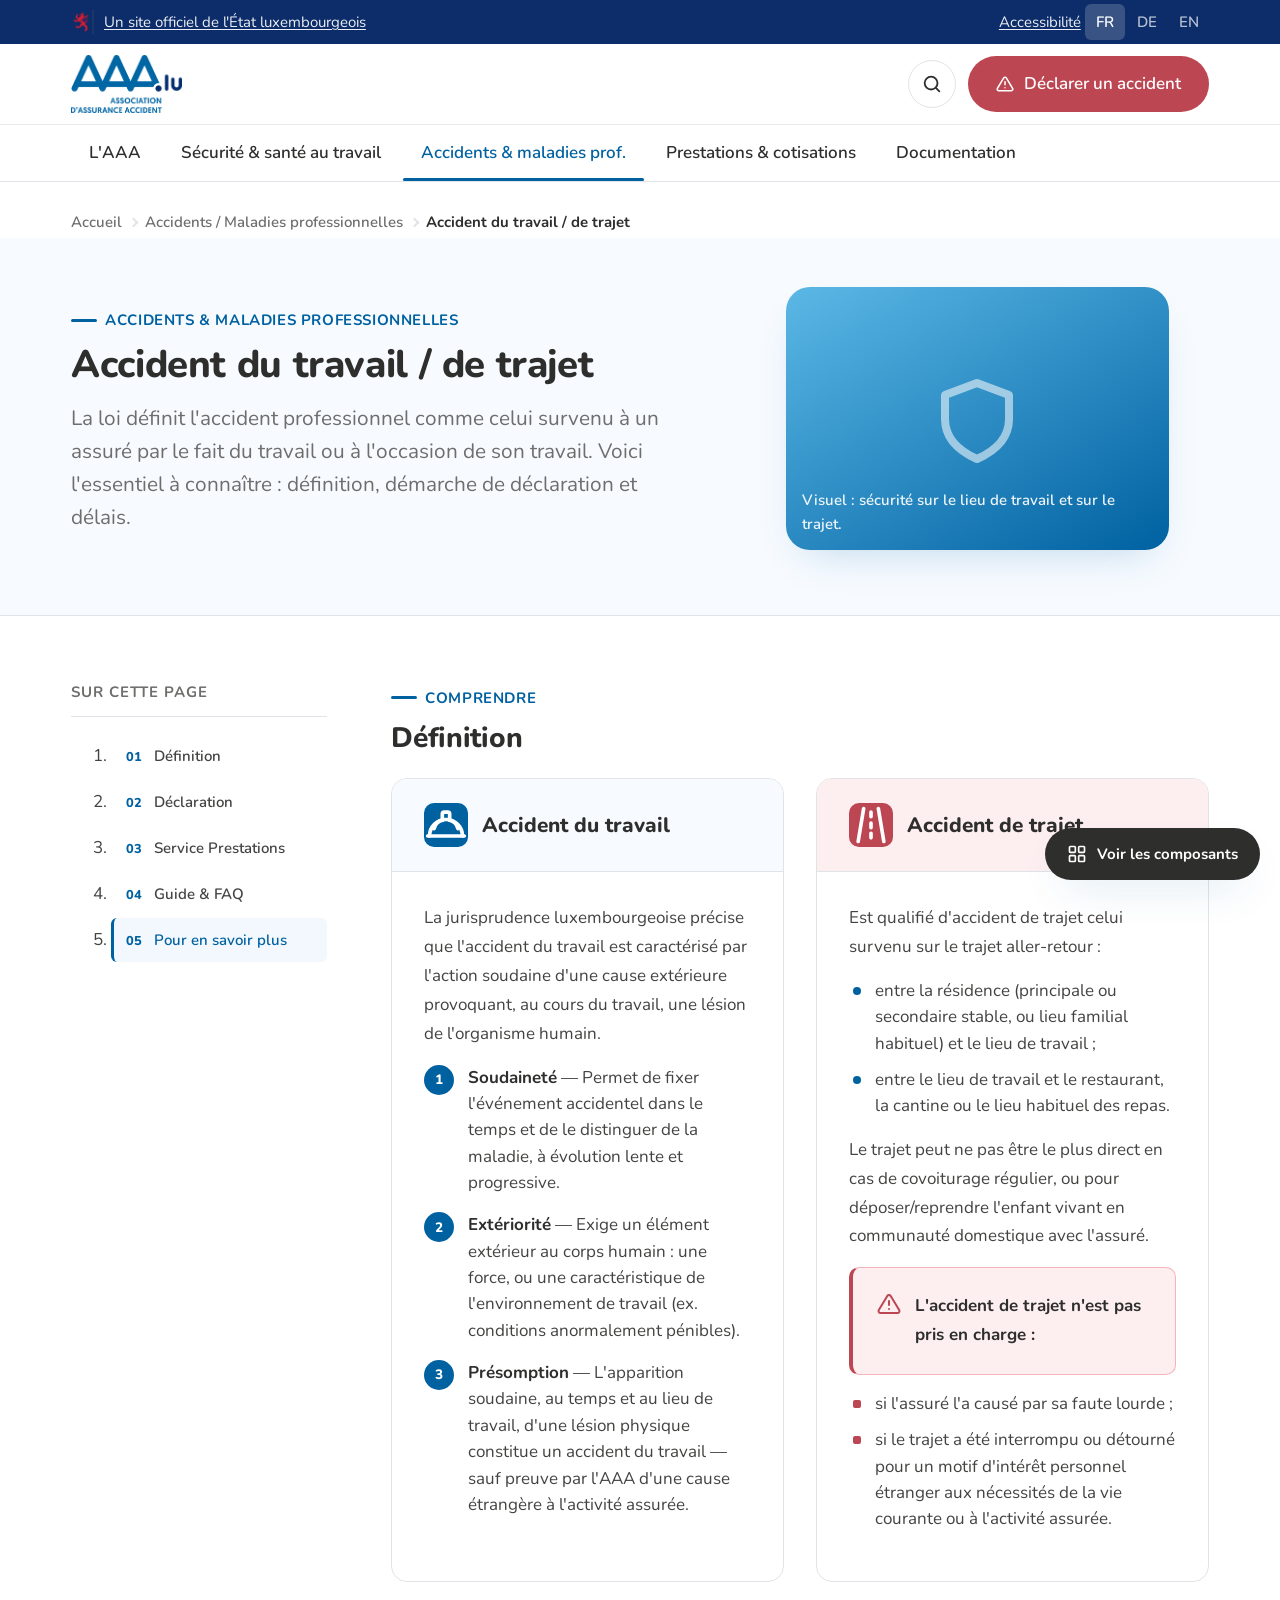
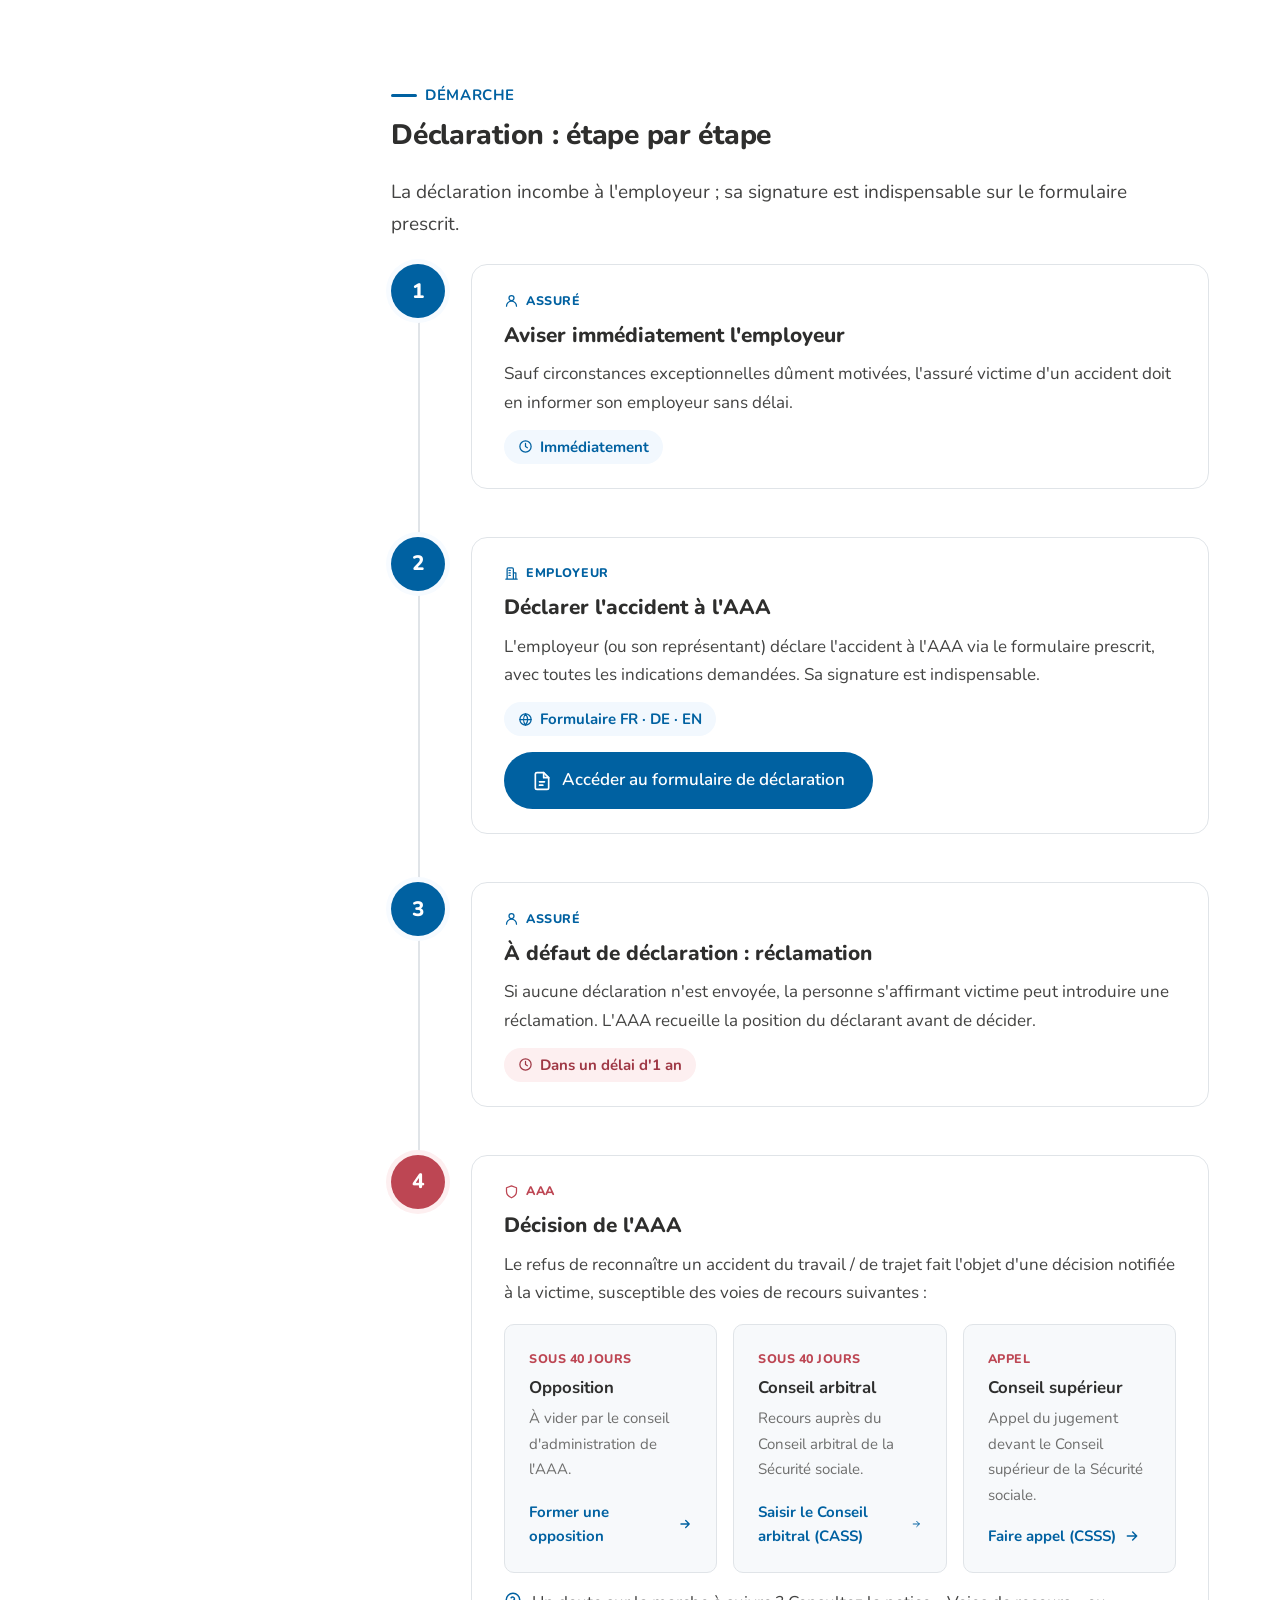
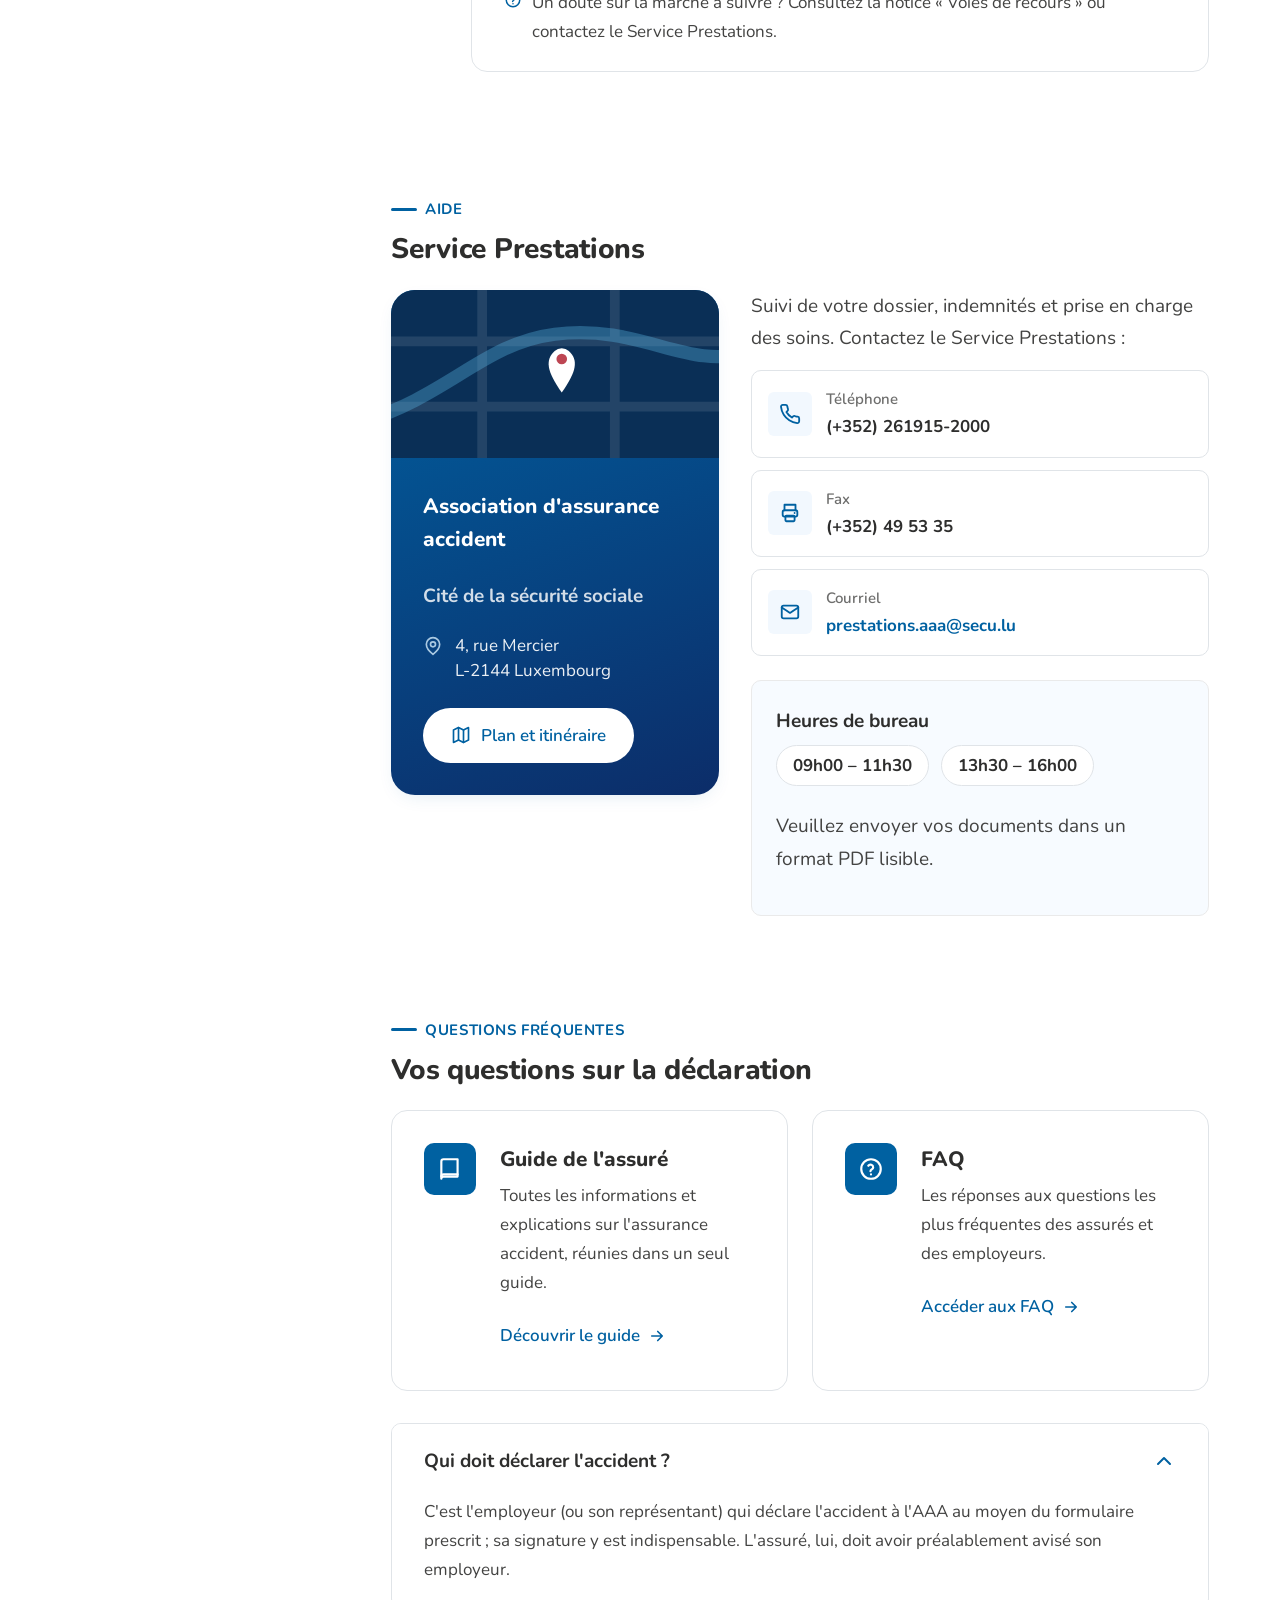
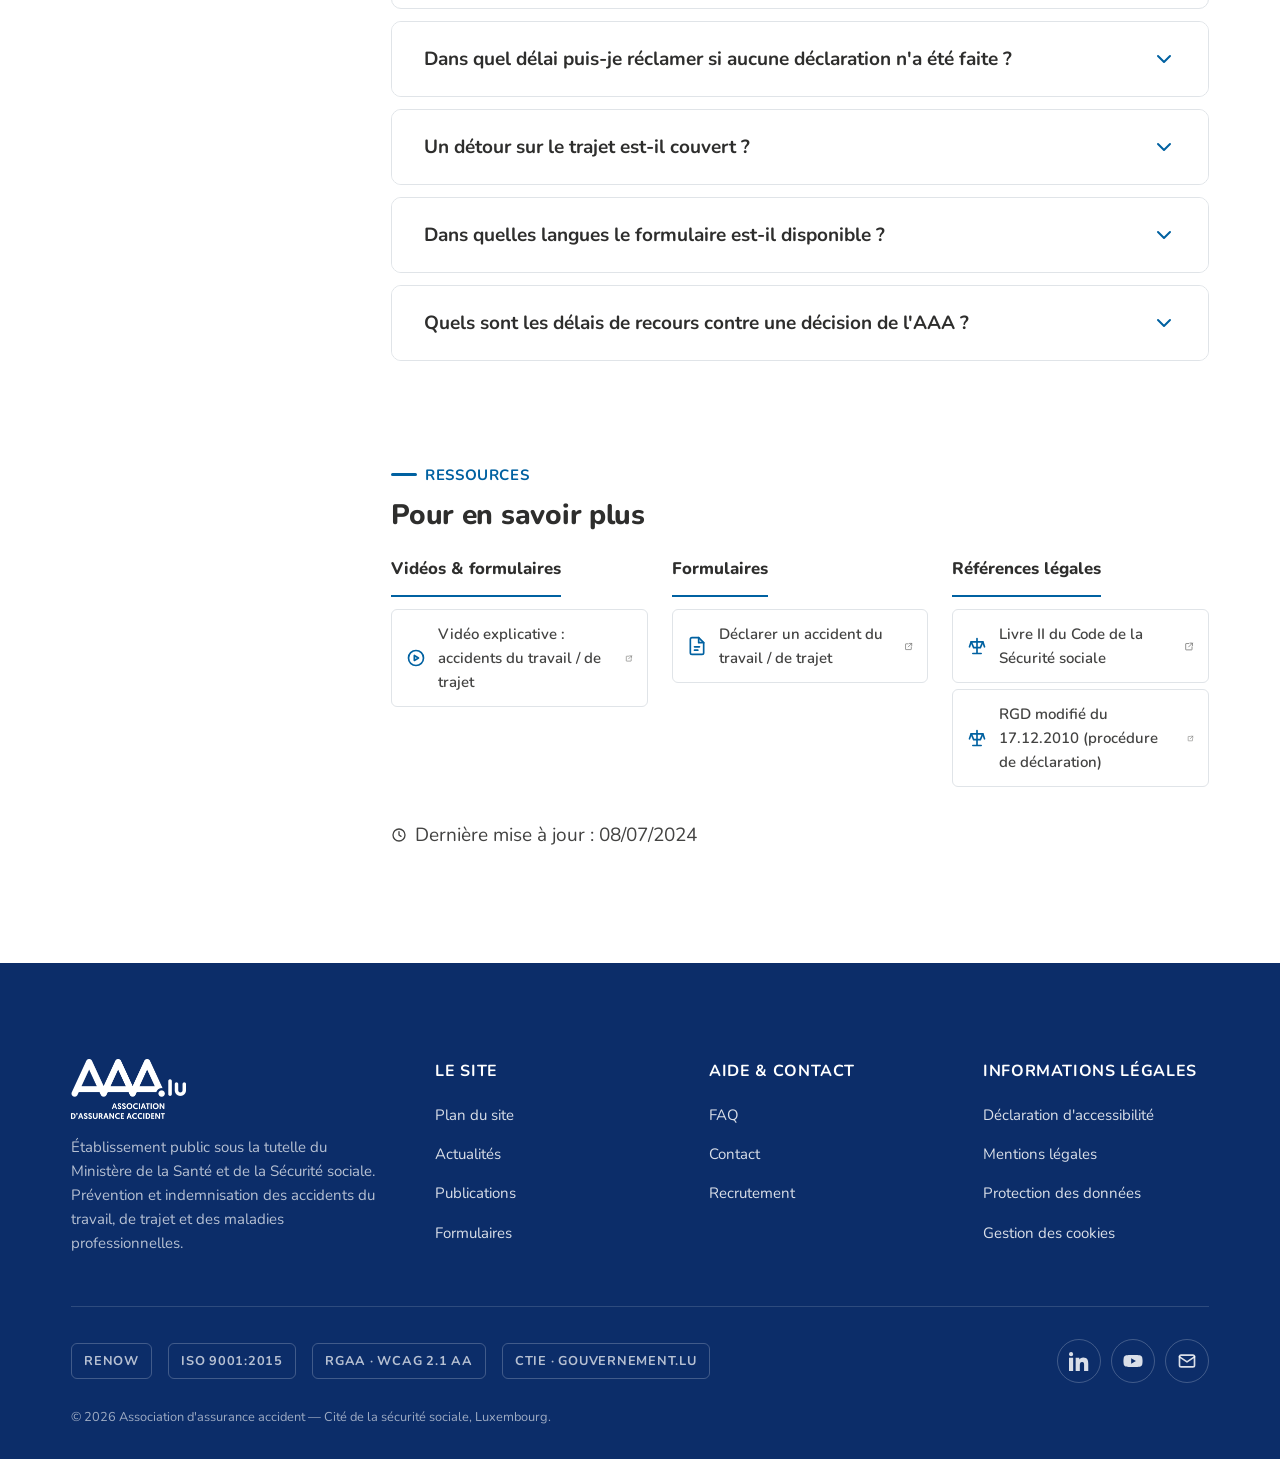
==== commit afbd154c: "Add files via upload" ====
--- a/Accident du travail et de trajet-print.html
+++ b/Accident du travail et de trajet-print.html
@@ -6,7 +6,175 @@
 <title>Accident du travail / de trajet · AAA</title>
 <meta name="description" content="Définition de l'accident du travail et de trajet, procédure de déclaration, délais et voies de recours — AAA Luxembourg.">
 <link rel="stylesheet" href="aaa.css">
-<link rel="stylesheet" href="accident.css">
+<style data-inlined="accident.css">
+/* ============================================================
+   AAA — Page « Accident du travail / de trajet »
+   Étend aaa.css. Contenu fidèle à aaa.public.lu, mise en page enrichie.
+   ============================================================ */
+
+/* ---------- En-tête de page avec visuel ---------- */
+.acc-hero { background: var(--aaa-blue-025); border-bottom: 1px solid var(--line); }
+.acc-hero .wrap { display: grid; grid-template-columns: 1.15fr 0.85fr; gap: var(--s7); align-items: center; padding-block: var(--s6) var(--s7); }
+.acc-hero h1 { font-size: var(--fs-h1); font-weight: 800; color: var(--ink); line-height: 1.08; letter-spacing: -0.01em; margin-top: var(--s3); }
+.acc-hero .page-lead { font-size: var(--fs-lead); color: var(--ink-muted); margin-top: var(--s4); max-width: 52ch; }
+.acc-hero-visual { aspect-ratio: 16/11; border-radius: var(--r-xl); overflow: hidden; background: linear-gradient(150deg, #5BB8E6, var(--aaa-blue)); position: relative; box-shadow: var(--sh-3); display: grid; place-items: center; }
+.acc-hero-visual .ico { width: 96px; height: 96px; color: rgba(255,255,255,0.55); }
+.acc-hero-visual figcaption { position: absolute; bottom: 14px; left: 16px; right: 16px; color: rgba(255,255,255,0.92); font-size: var(--fs-small); font-weight: 600; }
+
+/* ---------- Encadré « En résumé » (3 faits clés) ---------- */
+.keyfacts { display: grid; grid-template-columns: repeat(3, 1fr); gap: var(--s5); margin-top: calc(var(--s8) * -1); position: relative; z-index: 5; }
+.kf { background: #fff; border: 1px solid var(--line); border-radius: var(--r-lg); padding: var(--s6); box-shadow: var(--sh-2); display: flex; flex-direction: column; gap: var(--s2); border-top: 4px solid var(--aaa-blue); }
+.kf:nth-child(2) { border-top-color: var(--aaa-red); }
+.kf:nth-child(3) { border-top-color: var(--aaa-blue-light); }
+.kf .kf-ico { width: 46px; height: 46px; border-radius: var(--r); background: var(--aaa-blue-050); color: var(--aaa-blue); display: grid; place-items: center; margin-bottom: var(--s2); }
+.kf:nth-child(2) .kf-ico { background: var(--aaa-red-050); color: var(--aaa-red); }
+.kf .kf-ico .ico { width: 24px; height: 24px; }
+.kf .kf-big { font-size: 1.5rem; font-weight: 800; color: var(--ink); line-height: 1.1; }
+.kf .kf-label { color: var(--ink-muted); font-size: var(--fs-small); }
+
+/* ---------- Layout 2 colonnes (sommaire + contenu) ---------- */
+.acc-layout { display: grid; grid-template-columns: 256px minmax(0, 1fr); gap: var(--s8); align-items: start; padding-block: var(--s8) var(--s9); }
+.acc-side { position: sticky; top: 96px; display: flex; flex-direction: column; gap: var(--s6); }
+
+/* sous-menu de rubrique */
+.side-menu .side-title { font-size: 1.05rem; font-weight: 800; color: var(--ink); line-height: 1.25; margin-bottom: var(--s4); padding-bottom: var(--s3); border-bottom: 2px solid var(--aaa-blue); }
+.side-menu ul { display: flex; flex-direction: column; gap: 2px; }
+.side-menu a { display: flex; align-items: center; gap: 10px; padding: 11px 14px; border-radius: var(--r-sm); color: var(--ink-body); text-decoration: none; font-weight: 600; font-size: var(--fs-small); border-left: 3px solid transparent; min-height: 44px; line-height: 1.3; transition: background 140ms, color 140ms; }
+.side-menu a:hover { background: var(--aaa-blue-050); color: var(--aaa-blue); }
+.side-menu a[aria-current="page"] { background: var(--aaa-blue-050); color: var(--aaa-blue); border-left-color: var(--aaa-blue); font-weight: 700; }
+
+.toc { /* sous le sous-menu */ }
+.toc h2 { font-size: var(--fs-small); text-transform: uppercase; letter-spacing: 0.06em; color: var(--ink-muted); font-weight: 700; margin-bottom: var(--s4); padding-bottom: var(--s3); border-bottom: 1px solid var(--line); }
+.toc ol { display: flex; flex-direction: column; gap: 2px; counter-reset: toc; }
+.toc a { display: flex; gap: 12px; align-items: baseline; padding: 10px 12px; border-radius: var(--r-sm); color: var(--ink-body); text-decoration: none; font-weight: 600; font-size: var(--fs-small); border-left: 3px solid transparent; min-height: 44px; }
+.toc a::before { counter-increment: toc; content: counter(toc, decimal-leading-zero); color: var(--aaa-blue); font-weight: 800; font-size: 0.8rem; }
+.toc a:hover { background: var(--aaa-blue-050); color: var(--aaa-blue); }
+.toc a.is-active { background: var(--aaa-blue-050); color: var(--aaa-blue); border-left-color: var(--aaa-blue); }
+
+.acc-main { min-width: 0; display: flex; flex-direction: column; gap: var(--s9); }
+.acc-sec { scroll-margin-top: 92px; }
+.acc-sec > .eyebrow { margin-bottom: var(--s3); }
+.acc-sec h2 { font-size: var(--fs-h2); font-weight: 800; color: var(--ink); line-height: 1.15; letter-spacing: -0.01em; margin-bottom: var(--s5); }
+.acc-sec h3 { font-size: var(--fs-h3); font-weight: 800; color: var(--ink); margin-bottom: var(--s3); }
+.acc-sec .ct-feature-body h3 { color: #fff; }
+.acc-sec p { color: var(--ink-body); font-size: var(--fs-body-lg); line-height: 1.7; margin-bottom: var(--s4); max-width: 68ch; }
+.acc-sec p strong { color: var(--ink); }
+.acc-sec .hl { background: linear-gradient(transparent 62%, rgba(91,184,230,0.4) 0); padding: 0 2px; font-weight: 700; color: var(--ink); }
+
+/* définition : deux fiches */
+.def-grid { display: grid; grid-template-columns: 1fr 1fr; gap: var(--s6); }
+.def-card { background: #fff; border: 1px solid var(--line); border-radius: var(--r-lg); overflow: hidden; }
+.def-card .def-head { display: flex; align-items: center; gap: 14px; padding: var(--s5) var(--s6); background: var(--aaa-blue-025); border-bottom: 1px solid var(--line); }
+.def-card.trajet .def-head { background: var(--aaa-red-050); }
+.def-card .def-head .d-ico { width: 44px; height: 44px; border-radius: var(--r); background: var(--aaa-blue); color: #fff; display: grid; place-items: center; flex-shrink: 0; }
+.def-card.trajet .def-head .d-ico { background: var(--aaa-red); }
+.def-card .def-head h3 { margin: 0; }
+.def-card .def-body { padding: var(--s6); }
+.def-card .def-body p { font-size: var(--fs-body); }
+.def-card .def-body p:last-child { margin-bottom: 0; }
+
+/* critères / liste à puces marquées */
+.crit-list { display: flex; flex-direction: column; gap: var(--s4); margin: var(--s4) 0; }
+.crit { display: flex; gap: 14px; }
+.crit .c-mark { width: 30px; height: 30px; border-radius: var(--r-pill); background: var(--aaa-blue); color: #fff; font-weight: 800; display: grid; place-items: center; flex-shrink: 0; font-size: 0.85rem; }
+.crit .c-txt { font-size: var(--fs-body); color: var(--ink-body); line-height: 1.55; }
+.crit .c-txt strong { color: var(--ink); }
+.bullets { display: flex; flex-direction: column; gap: 10px; margin: var(--s3) 0 var(--s4); }
+.bullets li { position: relative; padding-left: 26px; color: var(--ink-body); font-size: var(--fs-body); line-height: 1.55; }
+.bullets li::before { content: ""; position: absolute; left: 4px; top: 9px; width: 8px; height: 8px; border-radius: 50%; background: var(--aaa-blue); }
+.bullets.neg li::before { background: var(--aaa-red); border-radius: 2px; }
+.callout-warn { display: flex; gap: 14px; background: var(--aaa-red-050); border: 1px solid rgba(226,0,26,0.25); border-left: 4px solid var(--aaa-red); border-radius: var(--r); padding: var(--s5); margin: var(--s4) 0; }
+.callout-warn .ico { width: 24px; height: 24px; color: var(--aaa-red); flex-shrink: 0; }
+.callout-warn p { margin: 0; font-size: var(--fs-body); color: var(--ink-body); }
+
+/* ---------- Timeline de déclaration ---------- */
+.timeline { display: flex; flex-direction: column; gap: 0; margin: var(--s5) 0; }
+.tl-step { display: grid; grid-template-columns: 56px 1fr; gap: var(--s5); position: relative; padding-bottom: var(--s7); }
+.tl-step:last-child { padding-bottom: 0; }
+.tl-step::before { content: ""; position: absolute; left: 27px; top: 48px; bottom: -4px; width: 2px; background: var(--line); }
+.tl-step:last-child::before { display: none; }
+.tl-num { width: 54px; height: 54px; border-radius: var(--r-pill); background: var(--aaa-blue); color: #fff; font-weight: 800; font-size: 1.3rem; display: grid; place-items: center; z-index: 1; box-shadow: 0 0 0 5px var(--aaa-blue-025); }
+.tl-step.is-decision .tl-num { background: var(--aaa-red); box-shadow: 0 0 0 5px var(--aaa-red-050); }
+.tl-card { background: #fff; border: 1px solid var(--line); border-radius: var(--r-lg); padding: var(--s5) var(--s6); }
+.tl-card h3 { font-size: var(--fs-h3); margin-bottom: 8px; }
+.tl-card p { font-size: var(--fs-body); margin-bottom: 0; max-width: none; }
+.tl-actor { display: inline-flex; align-items: center; gap: 7px; font-size: 0.78rem; font-weight: 800; text-transform: uppercase; letter-spacing: 0.04em; color: var(--aaa-blue); margin-bottom: 8px; }
+.tl-actor .ico { width: 15px; height: 15px; }
+.tl-step.is-decision .tl-actor { color: var(--aaa-red); }
+.tl-badge { display: inline-flex; align-items: center; gap: 7px; background: var(--aaa-blue-050); color: var(--aaa-blue); border-radius: var(--r-pill); padding: 5px 14px; font-weight: 700; font-size: var(--fs-small); margin-top: var(--s3); }
+.tl-badge .ico { width: 15px; height: 15px; }
+.tl-badge.warn { background: var(--aaa-red-050); color: var(--aaa-red-700); }
+
+/* recours : cartes-liens actionnables */
+.appeals { display: grid; grid-template-columns: repeat(3, 1fr); gap: var(--s4); margin-top: var(--s4); }
+.appeal { display: flex; flex-direction: column; background: var(--surface-alt); border: 1px solid var(--line); border-radius: var(--r); padding: var(--s5); text-decoration: none; transition: border-color 160ms var(--ease), background 160ms var(--ease), transform 160ms var(--ease), box-shadow 160ms var(--ease); }
+.appeal:hover { border-color: var(--aaa-blue); background: #fff; transform: translateY(-3px); box-shadow: var(--sh-2); }
+.appeal .a-delay { font-size: 0.78rem; font-weight: 800; text-transform: uppercase; letter-spacing: 0.04em; color: var(--aaa-red); margin-bottom: 6px; }
+.appeal h4 { font-size: 1.05rem; font-weight: 700; color: var(--ink); margin: 0 0 4px; }
+.appeal p { font-size: var(--fs-small); color: var(--ink-muted); margin: 0 0 var(--s4); }
+.appeal-go { margin-top: auto; display: inline-flex; align-items: center; gap: 8px; color: var(--aaa-blue); font-weight: 700; font-size: var(--fs-small); }
+.appeal-go .ico { width: 16px; height: 16px; transition: transform 160ms var(--ease); }
+.appeal:hover .appeal-go .ico { transform: translateX(4px); }
+.appeal-help { display: flex; align-items: flex-start; gap: 10px; margin-top: var(--s4); font-size: var(--fs-small); color: var(--ink-muted); }
+.appeal-help .ico { width: 18px; height: 18px; color: var(--aaa-blue); flex-shrink: 0; margin-top: 2px; }
+.appeal-help a { font-weight: 700; }
+
+/* ---------- FAQ accordéon ---------- */
+.faq { display: flex; flex-direction: column; gap: var(--s3); }
+.faq-item { border: 1px solid var(--line); border-radius: var(--r); overflow: hidden; background: #fff; }
+.faq-q { width: 100%; display: flex; align-items: center; justify-content: space-between; gap: var(--s4); text-align: left; padding: var(--s5) var(--s6); border: 0; background: #fff; cursor: pointer; font-weight: 700; font-size: var(--fs-body-lg); color: var(--ink); min-height: 64px; }
+.faq-q:hover { background: var(--aaa-blue-025); }
+.faq-q .faq-chev { width: 24px; height: 24px; color: var(--aaa-blue); flex-shrink: 0; transition: transform 240ms var(--ease); }
+.faq-q[aria-expanded="true"] .faq-chev { transform: rotate(180deg); }
+.faq-a { display: grid; grid-template-rows: 0fr; transition: grid-template-rows 280ms var(--ease); }
+.faq-a > div { overflow: hidden; }
+.faq-q[aria-expanded="true"] + .faq-a { grid-template-rows: 1fr; }
+.faq-a p { margin: 0; padding: 0 var(--s6) var(--s5); color: var(--ink-body); font-size: var(--fs-body); max-width: none; }
+@media (prefers-reduced-motion: reduce) { .faq-a { transition: none; } }
+
+/* ---------- Cartes CTA (Guide / FAQ) + ressources ---------- */
+.cta-duo { display: grid; grid-template-columns: 1fr 1fr; gap: var(--s5); }
+.cta-card { display: flex; gap: var(--s5); align-items: flex-start; background: #fff; border: 1px solid var(--line); border-radius: var(--r-lg); padding: var(--s6); transition: border-color 160ms, transform 160ms var(--ease); }
+.cta-card:hover { border-color: var(--aaa-blue-light); transform: translateY(-3px); }
+.cta-card .cta-ico { width: 52px; height: 52px; border-radius: var(--r); background: var(--aaa-blue); color: #fff; display: grid; place-items: center; flex-shrink: 0; }
+.cta-card .cta-ico .ico { width: 26px; height: 26px; }
+.cta-card h3 { margin-bottom: 6px; }
+.cta-card p { font-size: var(--fs-body); margin-bottom: var(--s4); }
+.cta-card .linkarrow { font-size: var(--fs-body); }
+
+.res-grid { display: grid; grid-template-columns: repeat(3, 1fr); gap: var(--s5); }
+.res-col h3 { font-size: 1.05rem; font-weight: 800; color: var(--ink); margin-bottom: var(--s3); padding-bottom: var(--s3); border-bottom: 2px solid var(--aaa-blue); display: inline-block; }
+.res-list { display: flex; flex-direction: column; gap: 6px; }
+.res-list a { display: flex; gap: 12px; align-items: center; padding: 12px 14px; border: 1px solid var(--line); border-radius: var(--r-sm); color: var(--ink-body); text-decoration: none; font-weight: 600; font-size: var(--fs-small); min-height: 48px; transition: border-color 140ms, background 140ms; }
+.res-list a:hover { border-color: var(--aaa-blue); background: var(--aaa-blue-050); color: var(--aaa-blue); }
+.res-list a .ico { width: 20px; height: 20px; color: var(--aaa-blue); flex-shrink: 0; }
+.res-list a .ext { margin-left: auto; width: 15px; height: 15px; color: var(--ink-muted); }
+
+/* contact prestations (réutilise .aside-card--blue) */
+.acc-contact { display: grid; grid-template-columns: 1fr 1fr; gap: var(--s5); align-items: start; }
+.acc-contact .pdf-note { background: var(--aaa-blue-025); border: 1px solid var(--line-soft); border-radius: var(--r); padding: var(--s4) var(--s5); font-size: var(--fs-small); color: var(--ink-body); display: flex; gap: 10px; align-items: flex-start; }
+.acc-contact .pdf-note .ico { width: 18px; height: 18px; color: var(--aaa-blue); flex-shrink: 0; margin-top: 2px; }
+.hours-row { display: flex; gap: var(--s3); margin-top: var(--s3); }
+.hours-row .pill { background: rgba(255,255,255,0.14); border: 1px solid rgba(255,255,255,0.25); border-radius: var(--r-pill); padding: 7px 16px; font-weight: 700; font-size: var(--fs-small); }
+
+.updated { font-size: var(--fs-small); color: var(--ink-muted); display: flex; align-items: center; gap: 8px; }
+.updated .ico { width: 16px; height: 16px; }
+
+/* ---------- Responsive ---------- */
+@media (max-width: 1040px) {
+  .acc-hero .wrap { grid-template-columns: 1fr; }
+  .acc-hero-visual { order: -1; max-width: 520px; }
+  .acc-layout { grid-template-columns: 1fr; gap: var(--s6); }
+  .acc-side { position: static; }
+  .toc { display: none; }
+}
+@media (max-width: 760px) {
+  .keyfacts { grid-template-columns: 1fr; margin-top: var(--s6); }
+  .def-grid, .appeals, .res-grid, .cta-duo, .acc-contact { grid-template-columns: 1fr; }
+  .acc-main { gap: var(--s8); }
+}
+
+</style>
 <style id="print-styles">
 @media print {
   @page { size: A4 portrait; margin: 12mm 10mm; }
@@ -471,7 +639,238 @@
 </button>
 
 <script src="aaa.js"></script>
-<script src="accident.js"></script>
+<script data-inlined="accident.js">
+/* ============================================================
+   AAA — Page « Accident du travail / de trajet »
+   i18n (FR/DE/EN) + FAQ accordéon + sommaire scrollspy
+   ============================================================ */
+
+Object.assign(I18N.fr, {
+  "bc.amp": "Accidents / Maladies professionnelles",
+  "bc.acc": "Accident du travail / de trajet",
+  "acc.eyebrow": "Accidents & maladies professionnelles",
+  "acc.title": "Accident du travail / de trajet",
+  "acc.lead": "La loi définit l'accident professionnel comme celui survenu à un assuré par le fait du travail ou à l'occasion de son travail. Voici l'essentiel à connaître : définition, démarche de déclaration et délais.",
+  "acc.figcap": "Visuel : sécurité sur le lieu de travail et sur le trajet.",
+  "kf1.big": "Immédiatement", "kf1.label": "L'assuré avise son employeur dès l'accident",
+  "kf2.big": "Délai d'1 an", "kf2.label": "Pour réclamer en l'absence de déclaration",
+  "kf3.big": "FR · DE · EN", "kf3.label": "Formulaire de déclaration disponible en 3 langues",
+  "toc.title": "Sur cette page",
+  "toc.def": "Définition", "toc.decl": "Déclaration", "toc.contact": "Service Prestations",
+  "toc.guide": "Guide & FAQ", "toc.more": "Pour en savoir plus",
+  "sub.travail": "Accident du travail / de trajet", "sub.scolaire": "Accident scolaire / périscolaire", "sub.maladies": "Maladies professionnelles",
+  "decl.s2.cta": "Accéder au formulaire de déclaration", "ext.newwin": " (nouvelle fenêtre)",
+
+  "def.eyebrow": "Comprendre", "def.title": "Définition",
+  "def.work.title": "Accident du travail",
+  "def.work.intro": "La jurisprudence luxembourgeoise précise que l'accident du travail est caractérisé par l'action soudaine d'une cause extérieure provoquant, au cours du travail, une lésion de l'organisme humain.",
+  "def.crit1.t": "Soudaineté", "def.crit1.d": "Permet de fixer l'événement accidentel dans le temps et de le distinguer de la maladie, à évolution lente et progressive.",
+  "def.crit2.t": "Extériorité", "def.crit2.d": "Exige un élément extérieur au corps humain : une force, ou une caractéristique de l'environnement de travail (ex. conditions anormalement pénibles).",
+  "def.crit3.t": "Présomption", "def.crit3.d": "L'apparition soudaine, au temps et au lieu de travail, d'une lésion physique constitue un accident du travail — sauf preuve par l'AAA d'une cause étrangère à l'activité assurée.",
+  "def.trajet.title": "Accident de trajet",
+  "def.trajet.intro": "Est qualifié d'accident de trajet celui survenu sur le trajet aller-retour :",
+  "def.trajet.b1": "entre la résidence (principale ou secondaire stable, ou lieu familial habituel) et le lieu de travail ;",
+  "def.trajet.b2": "entre le lieu de travail et le restaurant, la cantine ou le lieu habituel des repas.",
+  "def.trajet.detour": "Le trajet peut ne pas être le plus direct en cas de covoiturage régulier, ou pour déposer/reprendre l'enfant vivant en communauté domestique avec l'assuré.",
+  "def.trajet.exclT": "L'accident de trajet n'est pas pris en charge :",
+  "def.trajet.excl1": "si l'assuré l'a causé par sa faute lourde ;",
+  "def.trajet.excl2": "si le trajet a été interrompu ou détourné pour un motif d'intérêt personnel étranger aux nécessités de la vie courante ou à l'activité assurée.",
+
+  "decl.eyebrow": "Démarche", "decl.title": "Déclaration : étape par étape",
+  "decl.intro": "La déclaration incombe à l'employeur ; sa signature est indispensable sur le formulaire prescrit.",
+  "decl.s1.actor": "Assuré", "decl.s1.title": "Aviser immédiatement l'employeur", "decl.s1.desc": "Sauf circonstances exceptionnelles dûment motivées, l'assuré victime d'un accident doit en informer son employeur sans délai.", "decl.s1.badge": "Immédiatement",
+  "decl.s2.actor": "Employeur", "decl.s2.title": "Déclarer l'accident à l'AAA", "decl.s2.desc": "L'employeur (ou son représentant) déclare l'accident à l'AAA via le formulaire prescrit, avec toutes les indications demandées. Sa signature est indispensable.", "decl.s2.badge": "Formulaire FR · DE · EN",
+  "decl.s3.actor": "Assuré", "decl.s3.title": "À défaut de déclaration : réclamation", "decl.s3.desc": "Si aucune déclaration n'est envoyée, la personne s'affirmant victime peut introduire une réclamation. L'AAA recueille la position du déclarant avant de décider.", "decl.s3.badge": "Dans un délai d'1 an",
+  "decl.s4.actor": "AAA", "decl.s4.title": "Décision de l'AAA", "decl.s4.desc": "Le refus de reconnaître un accident du travail / de trajet fait l'objet d'une décision notifiée à la victime, susceptible des voies de recours suivantes :",
+  "decl.ap1.delay": "Sous 40 jours", "decl.ap1.t": "Opposition", "decl.ap1.d": "À vider par le conseil d'administration de l'AAA.",
+  "decl.ap2.delay": "Sous 40 jours", "decl.ap2.t": "Conseil arbitral", "decl.ap2.d": "Recours auprès du Conseil arbitral de la Sécurité sociale.",
+  "decl.ap3.delay": "Appel", "decl.ap3.t": "Conseil supérieur", "decl.ap3.d": "Appel du jugement devant le Conseil supérieur de la Sécurité sociale.",
+  "decl.ap1.cta": "Former une opposition", "decl.ap2.cta": "Saisir le Conseil arbitral (CASS)", "decl.ap3.cta": "Faire appel (CSSS)",
+  "decl.ap.help": "Un doute sur la marche à suivre ? Consultez la notice « Voies de recours » ou contactez le Service Prestations.", "decl.ap.helpLink": "notice « Voies de recours »",
+
+  "contact.eyebrow2": "Aide", "ct2.title": "Service Prestations",
+  "ct2.desc": "Suivi de votre dossier, indemnités et prise en charge des soins. Contactez le Service Prestations :",
+  "ct2.pdf": "Veuillez envoyer vos documents dans un format PDF lisible.",
+  "ct2.hours": "Heures de bureau",
+  "guide.title": "Guide de l'assuré", "guide.desc": "Toutes les informations et explications sur l'assurance accident, réunies dans un seul guide.", "guide.cta": "Découvrir le guide",
+  "faq.title": "FAQ", "faq.desc": "Les réponses aux questions les plus fréquentes des assurés et des employeurs.", "faq.cta": "Accéder aux FAQ",
+
+  "faq.eyebrow": "Questions fréquentes", "faq.h": "Vos questions sur la déclaration",
+  "faq.q1": "Qui doit déclarer l'accident ?", "faq.a1": "C'est l'employeur (ou son représentant) qui déclare l'accident à l'AAA au moyen du formulaire prescrit ; sa signature y est indispensable. L'assuré, lui, doit avoir préalablement avisé son employeur.",
+  "faq.q2": "Dans quel délai puis-je réclamer si aucune déclaration n'a été faite ?", "faq.a2": "En l'absence de déclaration envoyée à l'AAA, la personne affirmant avoir été victime d'un accident peut introduire une réclamation dans un délai d'un an.",
+  "faq.q3": "Un détour sur le trajet est-il couvert ?", "faq.a3": "Oui, lorsqu'il est rendu nécessaire par un covoiturage régulier, ou pour déposer/reprendre l'enfant vivant en communauté domestique avec l'assuré auprès d'une tierce personne. Un détour pour motif d'intérêt personnel étranger aux nécessités de la vie courante n'est en revanche pas couvert.",
+  "faq.q4": "Dans quelles langues le formulaire est-il disponible ?", "faq.a4": "Le formulaire de déclaration d'un accident du travail / de trajet est disponible en français, en allemand et en anglais.",
+  "faq.q5": "Quels sont les délais de recours contre une décision de l'AAA ?", "faq.a5": "Les décisions individuelles peuvent faire l'objet d'une opposition dans un délai de 40 jours, à vider par le conseil d'administration. Cette décision peut ensuite, dans le même délai, faire l'objet d'un recours devant le Conseil arbitral de la Sécurité sociale, dont le jugement est susceptible d'appel devant le Conseil supérieur de la Sécurité sociale.",
+
+  "more.eyebrow": "Ressources", "more.title": "Pour en savoir plus",
+  "more.video": "Vidéos & formulaires", "more.forms": "Formulaires", "more.legal": "Références légales",
+  "more.videoLink": "Vidéo explicative : accidents du travail / de trajet",
+  "more.formLink": "Déclarer un accident du travail / de trajet",
+  "more.legal1": "Livre II du Code de la Sécurité sociale",
+  "more.legal2": "RGD modifié du 17.12.2010 (procédure de déclaration)",
+  "more.updated": "Dernière mise à jour : 08/07/2024"
+});
+
+Object.assign(I18N.de, {
+  "bc.amp": "Unfälle / Berufskrankheiten",
+  "bc.acc": "Arbeits- / Wegeunfall",
+  "acc.eyebrow": "Unfälle & Berufskrankheiten",
+  "acc.title": "Arbeits- / Wegeunfall",
+  "acc.lead": "Das Gesetz definiert den Arbeitsunfall als einen Unfall, der einem Versicherten durch die Arbeit oder bei Gelegenheit seiner Arbeit widerfährt. Hier das Wesentliche: Definition, Meldeverfahren und Fristen.",
+  "acc.figcap": "Bild: Sicherheit am Arbeitsplatz und auf dem Arbeitsweg.",
+  "kf1.big": "Unverzüglich", "kf1.label": "Der Versicherte meldet den Unfall sofort dem Arbeitgeber",
+  "kf2.big": "Frist: 1 Jahr", "kf2.label": "Für eine Reklamation, falls keine Meldung erfolgt",
+  "kf3.big": "FR · DE · EN", "kf3.label": "Meldeformular in 3 Sprachen verfügbar",
+  "toc.title": "Auf dieser Seite",
+  "toc.def": "Definition", "toc.decl": "Meldung", "toc.contact": "Leistungsabteilung",
+  "toc.guide": "Leitfaden & FAQ", "toc.more": "Mehr erfahren",
+  "sub.travail": "Arbeits- / Wegeunfall", "sub.scolaire": "Schul- / außerschulischer Unfall", "sub.maladies": "Berufskrankheiten",
+  "decl.s2.cta": "Zum Meldeformular", "ext.newwin": " (neues Fenster)",
+
+  "def.eyebrow": "Verstehen", "def.title": "Definition",
+  "def.work.title": "Arbeitsunfall",
+  "def.work.intro": "Nach luxemburgischer Rechtsprechung ist der Arbeitsunfall durch die plötzliche Einwirkung einer äußeren Ursache gekennzeichnet, die während der Arbeit eine Schädigung des menschlichen Organismus hervorruft.",
+  "def.crit1.t": "Plötzlichkeit", "def.crit1.d": "Erlaubt es, das Unfallereignis zeitlich genau zu bestimmen und von der Krankheit mit langsamem Verlauf zu unterscheiden.",
+  "def.crit2.t": "Äußere Einwirkung", "def.crit2.d": "Erfordert ein dem Körper äußeres Element: eine Kraft oder ein Merkmal des Arbeitsumfelds (z. B. außergewöhnlich belastende Bedingungen).",
+  "def.crit3.t": "Vermutung", "def.crit3.d": "Das plötzliche Auftreten einer Verletzung an Arbeitszeit und -ort gilt als Arbeitsunfall — es sei denn, die AAA weist eine versicherungsfremde Ursache nach.",
+  "def.trajet.title": "Wegeunfall",
+  "def.trajet.intro": "Als Wegeunfall gilt ein Unfall auf dem Hin- und Rückweg:",
+  "def.trajet.b1": "zwischen der Wohnung (Haupt- oder stabiler Zweitwohnsitz bzw. üblicher familiärer Ort) und dem Arbeitsplatz;",
+  "def.trajet.b2": "zwischen dem Arbeitsplatz und dem Restaurant, der Kantine oder dem üblichen Ort der Mahlzeiten.",
+  "def.trajet.detour": "Der Weg muss nicht der direkteste sein, wenn ein regelmäßiges Fahrgemeinschafts­arrangement besteht oder das mit dem Versicherten lebende Kind gebracht/abgeholt wird.",
+  "def.trajet.exclT": "Der Wegeunfall wird nicht übernommen:",
+  "def.trajet.excl1": "wenn der Versicherte ihn durch grobes Verschulden verursacht hat;",
+  "def.trajet.excl2": "wenn der Weg aus persönlichem Interesse unterbrochen oder umgeleitet wurde, das den Notwendigkeiten des Alltags oder der versicherten Tätigkeit fremd ist.",
+
+  "decl.eyebrow": "Verfahren", "decl.title": "Meldung: Schritt für Schritt",
+  "decl.intro": "Die Meldung obliegt dem Arbeitgeber; seine Unterschrift ist auf dem vorgeschriebenen Formular unerlässlich.",
+  "decl.s1.actor": "Versicherter", "decl.s1.title": "Den Arbeitgeber sofort informieren", "decl.s1.desc": "Außer in begründeten Ausnahmefällen muss der verunfallte Versicherte seinen Arbeitgeber unverzüglich informieren.", "decl.s1.badge": "Unverzüglich",
+  "decl.s2.actor": "Arbeitgeber", "decl.s2.title": "Den Unfall der AAA melden", "decl.s2.desc": "Der Arbeitgeber (oder sein Vertreter) meldet den Unfall der AAA über das vorgeschriebene Formular mit allen verlangten Angaben. Seine Unterschrift ist unerlässlich.", "decl.s2.badge": "Formular FR · DE · EN",
+  "decl.s3.actor": "Versicherter", "decl.s3.title": "Ohne Meldung: Reklamation", "decl.s3.desc": "Erfolgt keine Meldung, kann die sich als Opfer bezeichnende Person eine Reklamation einreichen. Die AAA holt vor ihrer Entscheidung die Stellungnahme des Meldepflichtigen ein.", "decl.s3.badge": "Innerhalb von 1 Jahr",
+  "decl.s4.actor": "AAA", "decl.s4.title": "Entscheidung der AAA", "decl.s4.desc": "Die Ablehnung der Anerkennung eines Arbeits- / Wegeunfalls wird dem Opfer durch Bescheid mitgeteilt und kann wie folgt angefochten werden:",
+  "decl.ap1.delay": "Binnen 40 Tagen", "decl.ap1.t": "Einspruch", "decl.ap1.d": "Zu entscheiden durch den Verwaltungsrat der AAA.",
+  "decl.ap2.delay": "Binnen 40 Tagen", "decl.ap2.t": "Schiedsrat", "decl.ap2.d": "Beschwerde beim Schiedsrat der Sozialversicherung.",
+  "decl.ap3.delay": "Berufung", "decl.ap3.t": "Oberster Rat", "decl.ap3.d": "Berufung gegen das Urteil beim Obersten Rat der Sozialversicherung.",
+  "decl.ap1.cta": "Einspruch einlegen", "decl.ap2.cta": "Schiedsrat anrufen (CASS)", "decl.ap3.cta": "Berufung einlegen (CSSS)",
+  "decl.ap.help": "Unsicher über das Vorgehen? Lesen Sie das Merkblatt »Rechtsmittel« oder kontaktieren Sie die Leistungsabteilung.", "decl.ap.helpLink": "Merkblatt »Rechtsmittel«",
+
+  "contact.eyebrow2": "Hilfe", "ct2.title": "Leistungsabteilung",
+  "ct2.desc": "Verfolgung Ihrer Akte, Entschädigungen und Übernahme der Behandlungskosten. Kontaktieren Sie die Leistungsabteilung:",
+  "ct2.pdf": "Bitte senden Sie Ihre Dokumente in einem lesbaren PDF-Format.",
+  "ct2.hours": "Bürozeiten",
+  "guide.title": "Leitfaden für Versicherte", "guide.desc": "Alle Informationen und Erläuterungen zur Unfallversicherung in einem einzigen Leitfaden.", "guide.cta": "Leitfaden entdecken",
+  "faq.title": "FAQ", "faq.desc": "Antworten auf die häufigsten Fragen von Versicherten und Arbeitgebern.", "faq.cta": "Zu den FAQ",
+
+  "faq.eyebrow": "Häufige Fragen", "faq.h": "Ihre Fragen zur Meldung",
+  "faq.q1": "Wer muss den Unfall melden?", "faq.a1": "Der Arbeitgeber (oder sein Vertreter) meldet den Unfall der AAA mit dem vorgeschriebenen Formular; seine Unterschrift ist unerlässlich. Der Versicherte muss zuvor seinen Arbeitgeber informiert haben.",
+  "faq.q2": "Innerhalb welcher Frist kann ich reklamieren, wenn keine Meldung erfolgt ist?", "faq.a2": "Ohne an die AAA gesandte Meldung kann die sich als Opfer bezeichnende Person innerhalb eines Jahres eine Reklamation einreichen.",
+  "faq.q3": "Ist ein Umweg auf dem Arbeitsweg gedeckt?", "faq.a3": "Ja, wenn er durch eine regelmäßige Fahrgemeinschaft oder das Bringen/Abholen des mit dem Versicherten lebenden Kindes notwendig ist. Ein Umweg aus persönlichem Interesse, der den Notwendigkeiten des Alltags fremd ist, ist hingegen nicht gedeckt.",
+  "faq.q4": "In welchen Sprachen ist das Formular verfügbar?", "faq.a4": "Das Meldeformular für einen Arbeits- / Wegeunfall ist auf Französisch, Deutsch und Englisch verfügbar.",
+  "faq.q5": "Welche Fristen gelten für Rechtsbehelfe gegen eine Entscheidung der AAA?", "faq.a5": "Gegen Einzelentscheidungen kann binnen 40 Tagen Einspruch eingelegt werden, über den der Verwaltungsrat entscheidet. Diese Entscheidung kann anschließend innerhalb derselben Frist beim Schiedsrat der Sozialversicherung angefochten werden, dessen Urteil vor dem Obersten Rat der Sozialversicherung berufungsfähig ist.",
+
+  "more.eyebrow": "Ressourcen", "more.title": "Mehr erfahren",
+  "more.video": "Videos & Formulare", "more.forms": "Formulare", "more.legal": "Rechtliche Grundlagen",
+  "more.videoLink": "Erklärvideo: Arbeits- / Wegeunfälle",
+  "more.formLink": "Einen Arbeits- / Wegeunfall melden",
+  "more.legal1": "Buch II des Sozialversicherungsgesetzbuchs",
+  "more.legal2": "Geänderte GHV vom 17.12.2010 (Meldeverfahren)",
+  "more.updated": "Letzte Aktualisierung: 08.07.2024"
+});
+
+Object.assign(I18N.en, {
+  "bc.amp": "Accidents / Occupational diseases",
+  "bc.acc": "Work / commuting accident",
+  "acc.eyebrow": "Accidents & occupational diseases",
+  "acc.title": "Work / commuting accident",
+  "acc.lead": "The law defines an occupational accident as one that happens to an insured person through their work or on the occasion of their work. Here is what you need to know: definition, reporting procedure and deadlines.",
+  "acc.figcap": "Visual: safety at the workplace and on the commute.",
+  "kf1.big": "Immediately", "kf1.label": "The insured person informs their employer at once",
+  "kf2.big": "1-year limit", "kf2.label": "To file a claim if no report is submitted",
+  "kf3.big": "FR · DE · EN", "kf3.label": "Reporting form available in 3 languages",
+  "toc.title": "On this page",
+  "toc.def": "Definition", "toc.decl": "Reporting", "toc.contact": "Benefits department",
+  "toc.guide": "Guide & FAQ", "toc.more": "Learn more",
+  "sub.travail": "Work / commuting accident", "sub.scolaire": "School / after-school accident", "sub.maladies": "Occupational diseases",
+  "decl.s2.cta": "Go to the declaration form", "ext.newwin": " (new window)",
+
+  "def.eyebrow": "Understand", "def.title": "Definition",
+  "def.work.title": "Work accident",
+  "def.work.intro": "Luxembourg case law specifies that a work accident is characterised by the sudden action of an external cause producing, in the course of work, an injury to the human body.",
+  "def.crit1.t": "Suddenness", "def.crit1.d": "Allows the accidental event to be precisely located in time and distinguished from disease, which evolves slowly and progressively.",
+  "def.crit2.t": "Externality", "def.crit2.d": "Requires an element external to the body: a force, or a feature of the work environment (e.g. abnormally arduous conditions).",
+  "def.crit3.t": "Presumption", "def.crit3.d": "The sudden appearance, at the time and place of work, of a physical injury constitutes a work accident — unless the AAA proves a cause unrelated to the insured activity.",
+  "def.trajet.title": "Commuting accident",
+  "def.trajet.intro": "A commuting accident is one occurring on the round trip:",
+  "def.trajet.b1": "between the residence (main or stable secondary, or usual family location) and the workplace;",
+  "def.trajet.b2": "between the workplace and the restaurant, canteen or usual place of meals.",
+  "def.trajet.detour": "The route need not be the most direct when a detour is required for regular carpooling, or to drop off/pick up the child living in the same household as the insured.",
+  "def.trajet.exclT": "A commuting accident is not covered:",
+  "def.trajet.excl1": "if the insured caused it through gross negligence;",
+  "def.trajet.excl2": "if the route was interrupted or diverted for a personal-interest reason unrelated to everyday necessities or the insured activity.",
+
+  "decl.eyebrow": "Procedure", "decl.title": "Reporting: step by step",
+  "decl.intro": "Reporting is the employer's responsibility; their signature is essential on the prescribed form.",
+  "decl.s1.actor": "Insured", "decl.s1.title": "Inform the employer immediately", "decl.s1.desc": "Save for duly justified exceptional circumstances, the injured insured person must inform their employer without delay.", "decl.s1.badge": "Immediately",
+  "decl.s2.actor": "Employer", "decl.s2.title": "Report the accident to the AAA", "decl.s2.desc": "The employer (or their representative) reports the accident to the AAA via the prescribed form, with all the required details. Their signature is essential.", "decl.s2.badge": "Form FR · DE · EN",
+  "decl.s3.actor": "Insured", "decl.s3.title": "If no report: claim", "decl.s3.desc": "If no report is sent, the person claiming to be a victim may file a claim. The AAA seeks the position of the party responsible for reporting before deciding.", "decl.s3.badge": "Within 1 year",
+  "decl.s4.actor": "AAA", "decl.s4.title": "AAA decision", "decl.s4.desc": "A refusal to recognise a work / commuting accident is the subject of a decision notified to the victim, open to the following appeals:",
+  "decl.ap1.delay": "Within 40 days", "decl.ap1.t": "Objection", "decl.ap1.d": "To be settled by the AAA board of directors.",
+  "decl.ap2.delay": "Within 40 days", "decl.ap2.t": "Arbitration Board", "decl.ap2.d": "Appeal to the Social Security Arbitration Board.",
+  "decl.ap3.delay": "Appeal", "decl.ap3.t": "Higher Council", "decl.ap3.d": "Appeal of the judgment before the Higher Council of Social Security.",
+  "decl.ap1.cta": "File an objection", "decl.ap2.cta": "Refer to the Arbitration Board (CASS)", "decl.ap3.cta": "Lodge an appeal (CSSS)",
+  "decl.ap.help": "Unsure how to proceed? See the “Means of appeal” notice or contact the Benefits department.", "decl.ap.helpLink": "“Means of appeal” notice",
+
+  "contact.eyebrow2": "Help", "ct2.title": "Benefits department",
+  "ct2.desc": "Tracking of your case, compensation and coverage of care. Contact the Benefits department:",
+  "ct2.pdf": "Please send your documents in a legible PDF format.",
+  "ct2.hours": "Office hours",
+  "guide.title": "Insured person's guide", "guide.desc": "All the information and explanations about accident insurance, gathered in a single guide.", "guide.cta": "Discover the guide",
+  "faq.title": "FAQ", "faq.desc": "Answers to the most frequent questions from insured persons and employers.", "faq.cta": "Go to the FAQ",
+
+  "faq.eyebrow": "Frequently asked", "faq.h": "Your questions about reporting",
+  "faq.q1": "Who must report the accident?", "faq.a1": "The employer (or their representative) reports the accident to the AAA using the prescribed form; their signature is essential. The insured person must have informed their employer beforehand.",
+  "faq.q2": "Within what time limit can I claim if no report was made?", "faq.a2": "If no report is sent to the AAA, the person claiming to be a victim may file a claim within one year.",
+  "faq.q3": "Is a detour on the commute covered?", "faq.a3": "Yes, when it is required by regular carpooling, or to drop off/pick up the child living in the same household as the insured with a third party. A detour for a personal-interest reason unrelated to everyday necessities is not covered.",
+  "faq.q4": "In which languages is the form available?", "faq.a4": "The reporting form for a work / commuting accident is available in French, German and English.",
+  "faq.q5": "What are the appeal deadlines against an AAA decision?", "faq.a5": "Individual decisions may be subject to an objection within 40 days, to be settled by the board of directors. That decision may then, within the same period, be appealed before the Social Security Arbitration Board, whose judgment may be appealed before the Higher Council of Social Security.",
+
+  "more.eyebrow": "Resources", "more.title": "Learn more",
+  "more.video": "Videos & forms", "more.forms": "Forms", "more.legal": "Legal references",
+  "more.videoLink": "Explanatory video: work / commuting accidents",
+  "more.formLink": "Report a work / commuting accident",
+  "more.legal1": "Book II of the Social Security Code",
+  "more.legal2": "Amended GDR of 17.12.2010 (reporting procedure)",
+  "more.updated": "Last updated: 08/07/2024"
+});
+
+document.addEventListener("DOMContentLoaded", () => {
+  // FAQ accordéon
+  document.querySelectorAll(".faq-q").forEach((q) => {
+    q.addEventListener("click", () => {
+      const open = q.getAttribute("aria-expanded") === "true";
+      q.setAttribute("aria-expanded", String(!open));
+    });
+  });
+
+  // sommaire : scrollspy + lien actif
+  const links = Array.from(document.querySelectorAll(".toc a"));
+  const map = new Map();
+  links.forEach((a) => { const t = document.querySelector(a.getAttribute("href")); if (t) map.set(t, a); });
+  if (map.size && "IntersectionObserver" in window) {
+    const obs = new IntersectionObserver((entries) => {
+      entries.forEach((e) => {
+        if (e.isIntersecting) {
+          links.forEach((l) => l.classList.remove("is-active"));
+          const a = map.get(e.target);
+          if (a) a.classList.add("is-active");
+        }
+      });
+    }, { rootMargin: "-20% 0px -70% 0px", threshold: 0 });
+    map.forEach((_, sec) => obs.observe(sec));
+  }
+});
+
+</script>
 <script>
 (function () {
   function go() { setTimeout(function () { window.print(); }, 500); }
--- a/aaa.css
+++ b/aaa.css
@@ -449,6 +449,25 @@
 .chip.c2 { background: #E7F4EB; color: #1F7A43; }
 .chip.c3 { background: var(--aaa-red-050); color: var(--aaa-red-700); }
 .chip.c4 { background: #FFF4E0; color: #9A6712; }
+
+/* ---- Composants partagés (chips de filtres + encadré « En résumé ») ----
+   Promus depuis prevention.css pour être disponibles sur toute page qui les
+   utilise OU les démontre (ex. page Système de design). ---- */
+.chip-btn { display: inline-flex; align-items: center; gap: 8px; min-height: 44px; padding: 8px 18px; border-radius: var(--r-pill); border: 1px solid var(--line); background: #fff; color: var(--ink-body); font-weight: 600; font-size: var(--fs-small); cursor: pointer; transition: background 140ms, border-color 140ms, color 140ms; }
+.chip-btn:hover { border-color: var(--aaa-blue); color: var(--aaa-blue); background: var(--aaa-blue-050); }
+.chip-btn[aria-pressed="true"] { background: var(--aaa-blue); border-color: var(--aaa-blue); color: #fff; }
+.chip-btn .chip-x { display: none; width: 16px; height: 16px; flex-shrink: 0; }
+.chip-btn[aria-pressed="true"] .chip-x { display: inline-flex; }
+.chip-x .ico, .chip-x svg { width: 16px; height: 16px; }
+
+.resume { display: flex; gap: var(--s5); background: var(--aaa-blue-050); border: 1px solid var(--line); border-radius: var(--r-lg); padding: var(--s6); margin-bottom: var(--s6); }
+.resume-ico { width: 52px; height: 52px; border-radius: var(--r); background: var(--aaa-blue); color: #fff; display: grid; place-items: center; flex-shrink: 0; }
+.resume-ico .ico { width: 28px; height: 28px; }
+.resume h2 { font-size: var(--fs-h3); font-weight: 800; color: var(--ink); margin-bottom: var(--s3); }
+.resume ul { display: flex; flex-direction: column; gap: 10px; }
+.resume li { position: relative; padding-left: 32px; color: var(--ink-body); line-height: 1.5; }
+.resume li::before { content: ""; position: absolute; left: 0; top: 1px; width: 21px; height: 21px; border-radius: 50%; background: var(--aaa-blue); }
+.resume li::after { content: ""; position: absolute; left: 6px; top: 7px; width: 9px; height: 5px; border-left: 2.5px solid #fff; border-bottom: 2.5px solid #fff; transform: rotate(-45deg); }
 .news-card h3 { font-size: 1.2rem; color: var(--ink); font-weight: 700; line-height: 1.25; }
 .news-card:hover h3 { color: var(--aaa-blue); }
 
@@ -591,6 +610,19 @@
 }
 .cmp-toggle .ico { width: 20px; height: 20px; }
 .cmp-toggle[aria-pressed="true"] { background: var(--aaa-blue); }
+.cmp-dslink {
+  position: fixed; right: 20px; bottom: 84px; z-index: 150;
+  display: inline-flex; align-items: center; gap: 10px; min-height: 48px; padding: 11px 20px;
+  border-radius: var(--r-pill); background: #fff; color: var(--aaa-blue);
+  border: 1px solid var(--aaa-blue); font-weight: 700; font-size: var(--fs-small);
+  text-decoration: none; box-shadow: var(--sh-3);
+  animation: cmpLinkIn 220ms var(--ease) both;
+}
+.cmp-dslink:hover { background: var(--aaa-blue-050); }
+.cmp-dslink .ico { width: 18px; height: 18px; }
+.cmp-dslink[hidden] { display: none; }
+@keyframes cmpLinkIn { from { opacity: 0; transform: translateY(8px); } to { opacity: 1; transform: none; } }
+@media (prefers-reduced-motion: reduce) { .cmp-dslink { animation: none; } }
 body.show-components [data-component] { position: relative; outline: 2px dashed var(--aaa-blue); outline-offset: 3px; border-radius: 4px; }
 body.show-components [data-component]::after {
   content: attr(data-component); position: absolute; top: 0; left: 0; transform: translateY(-100%);
